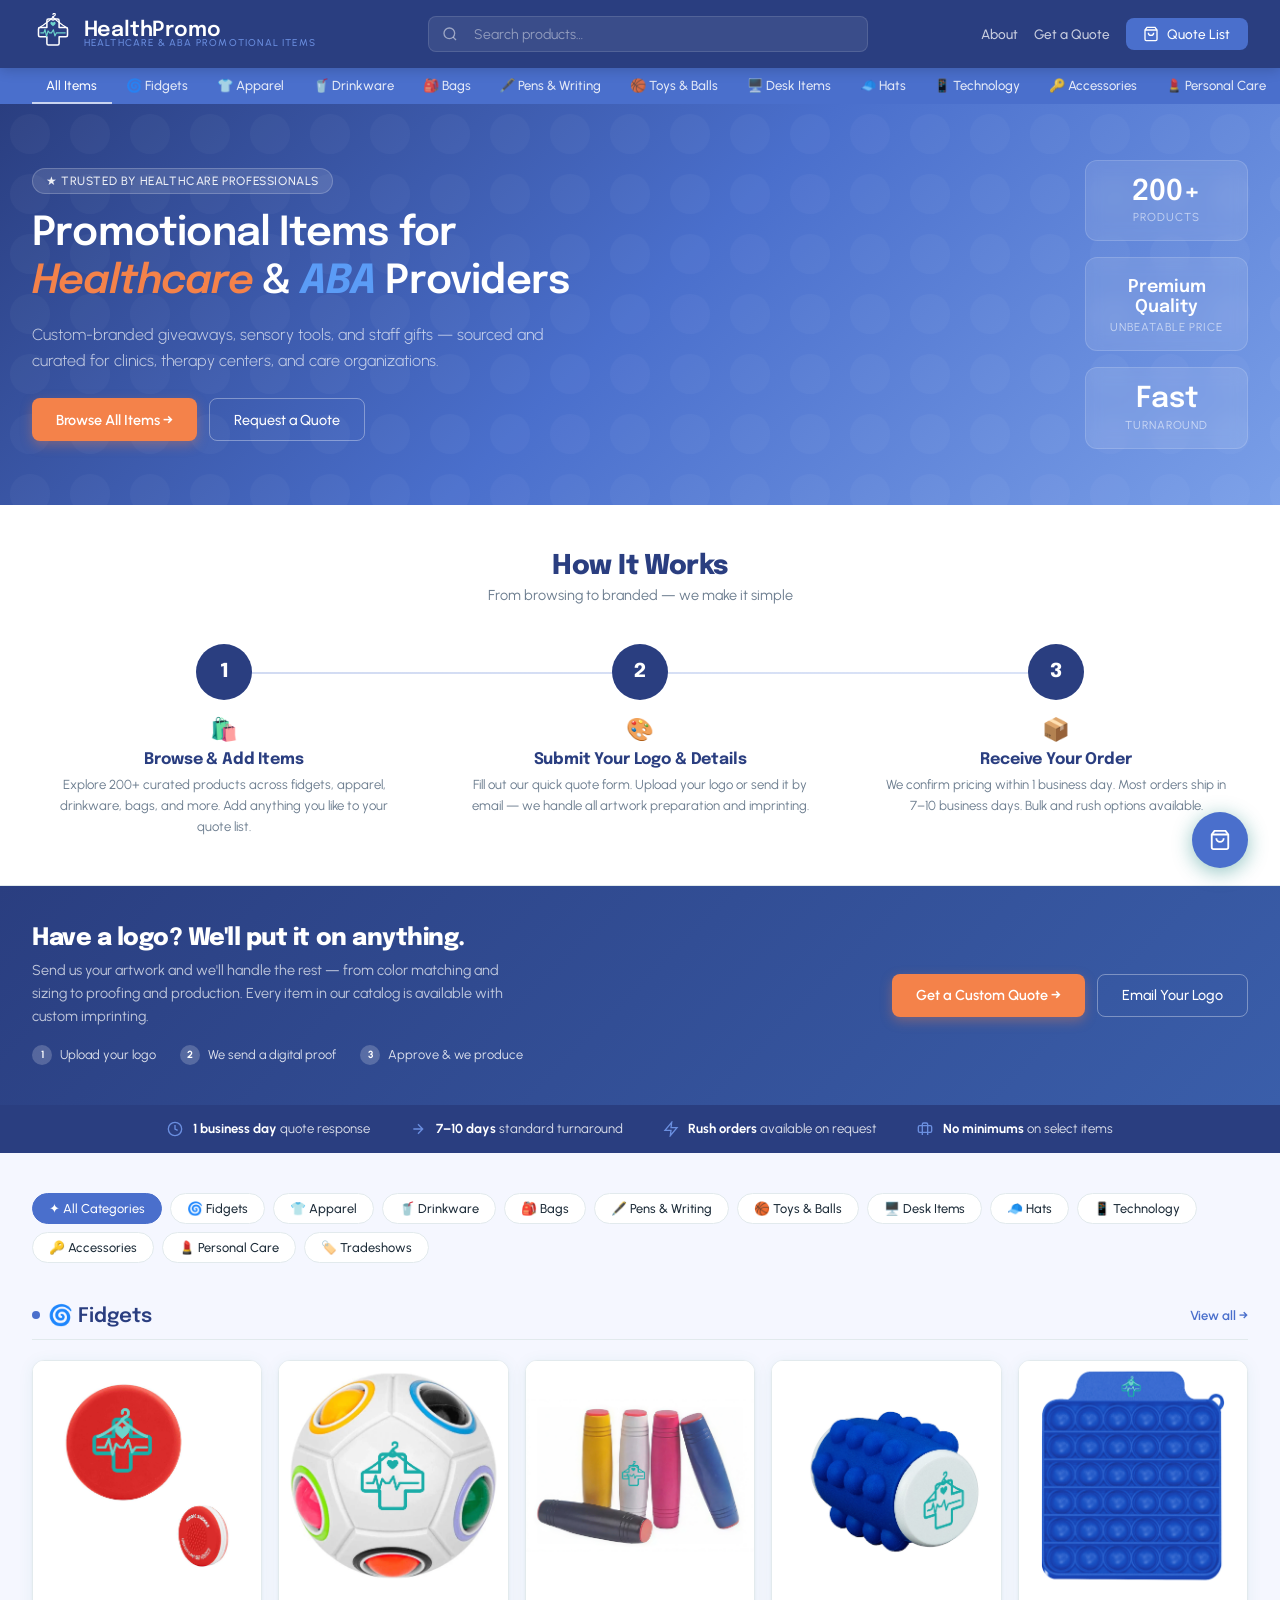
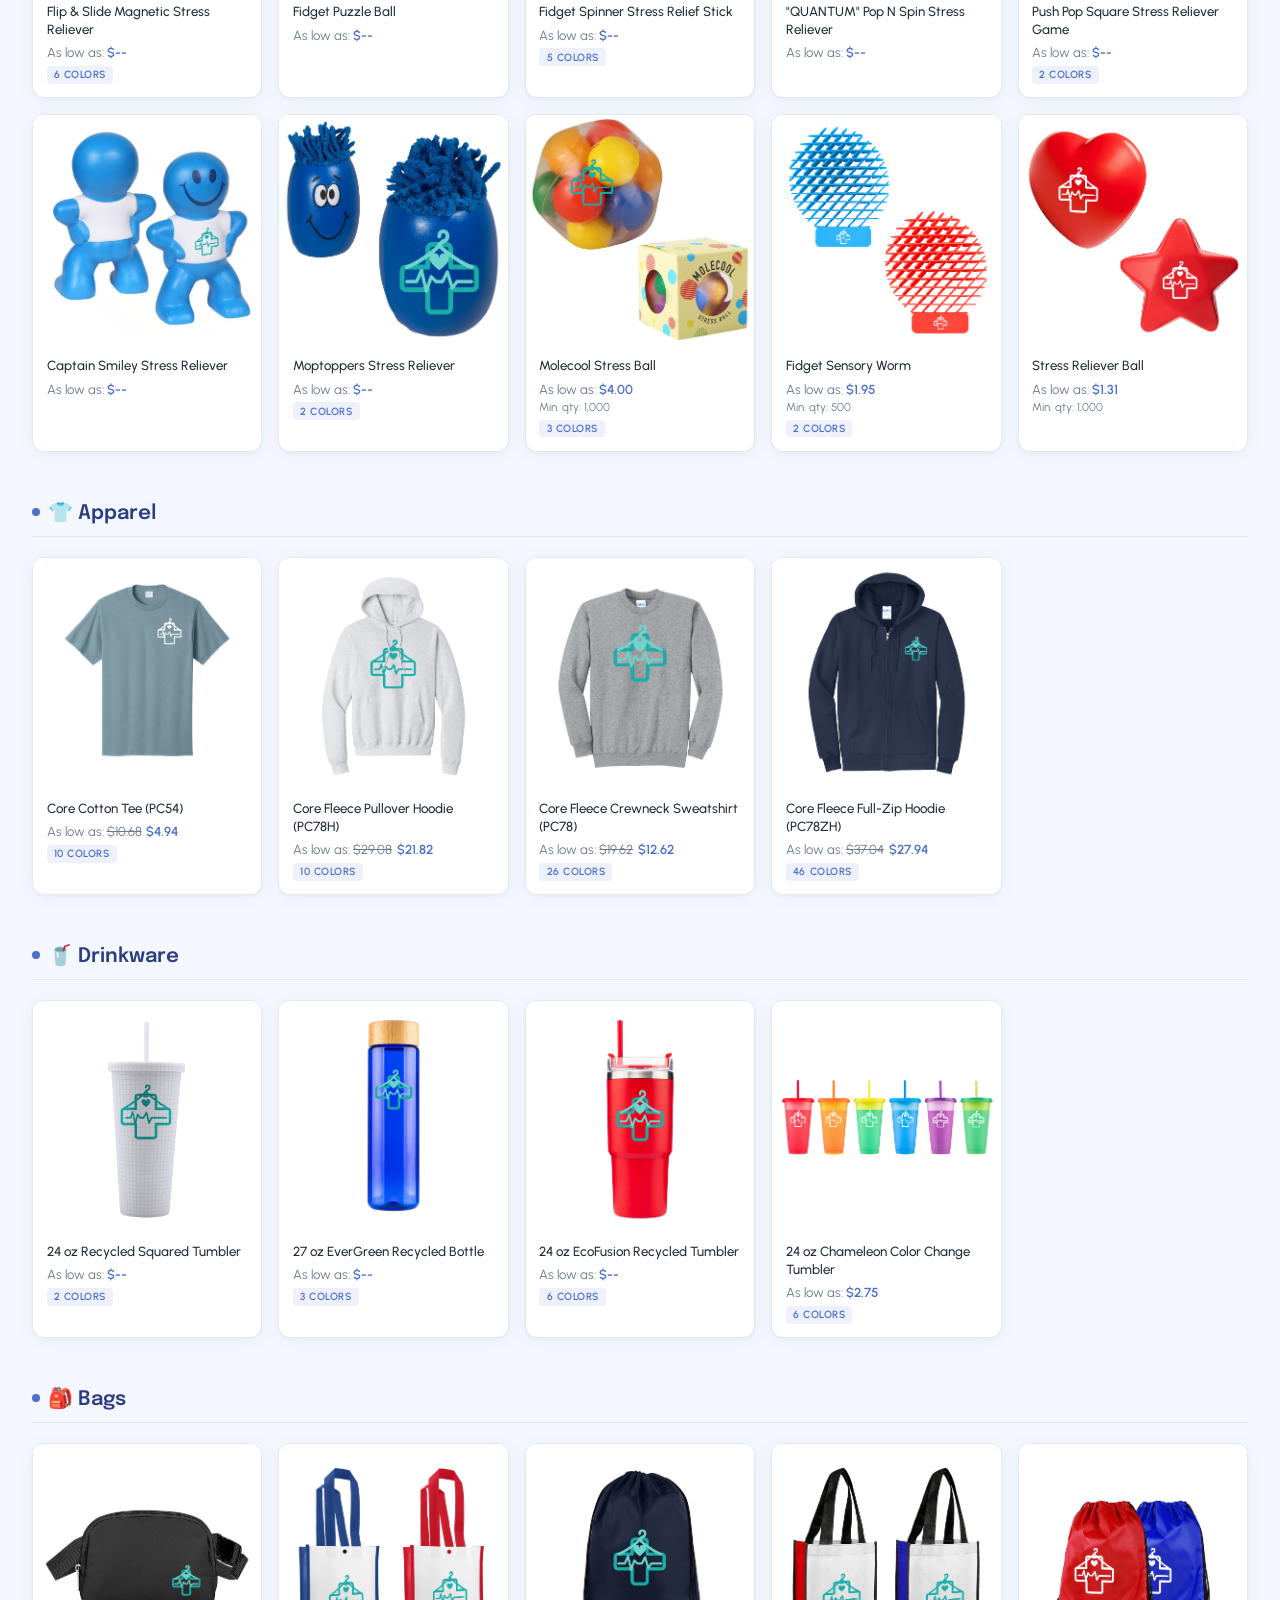
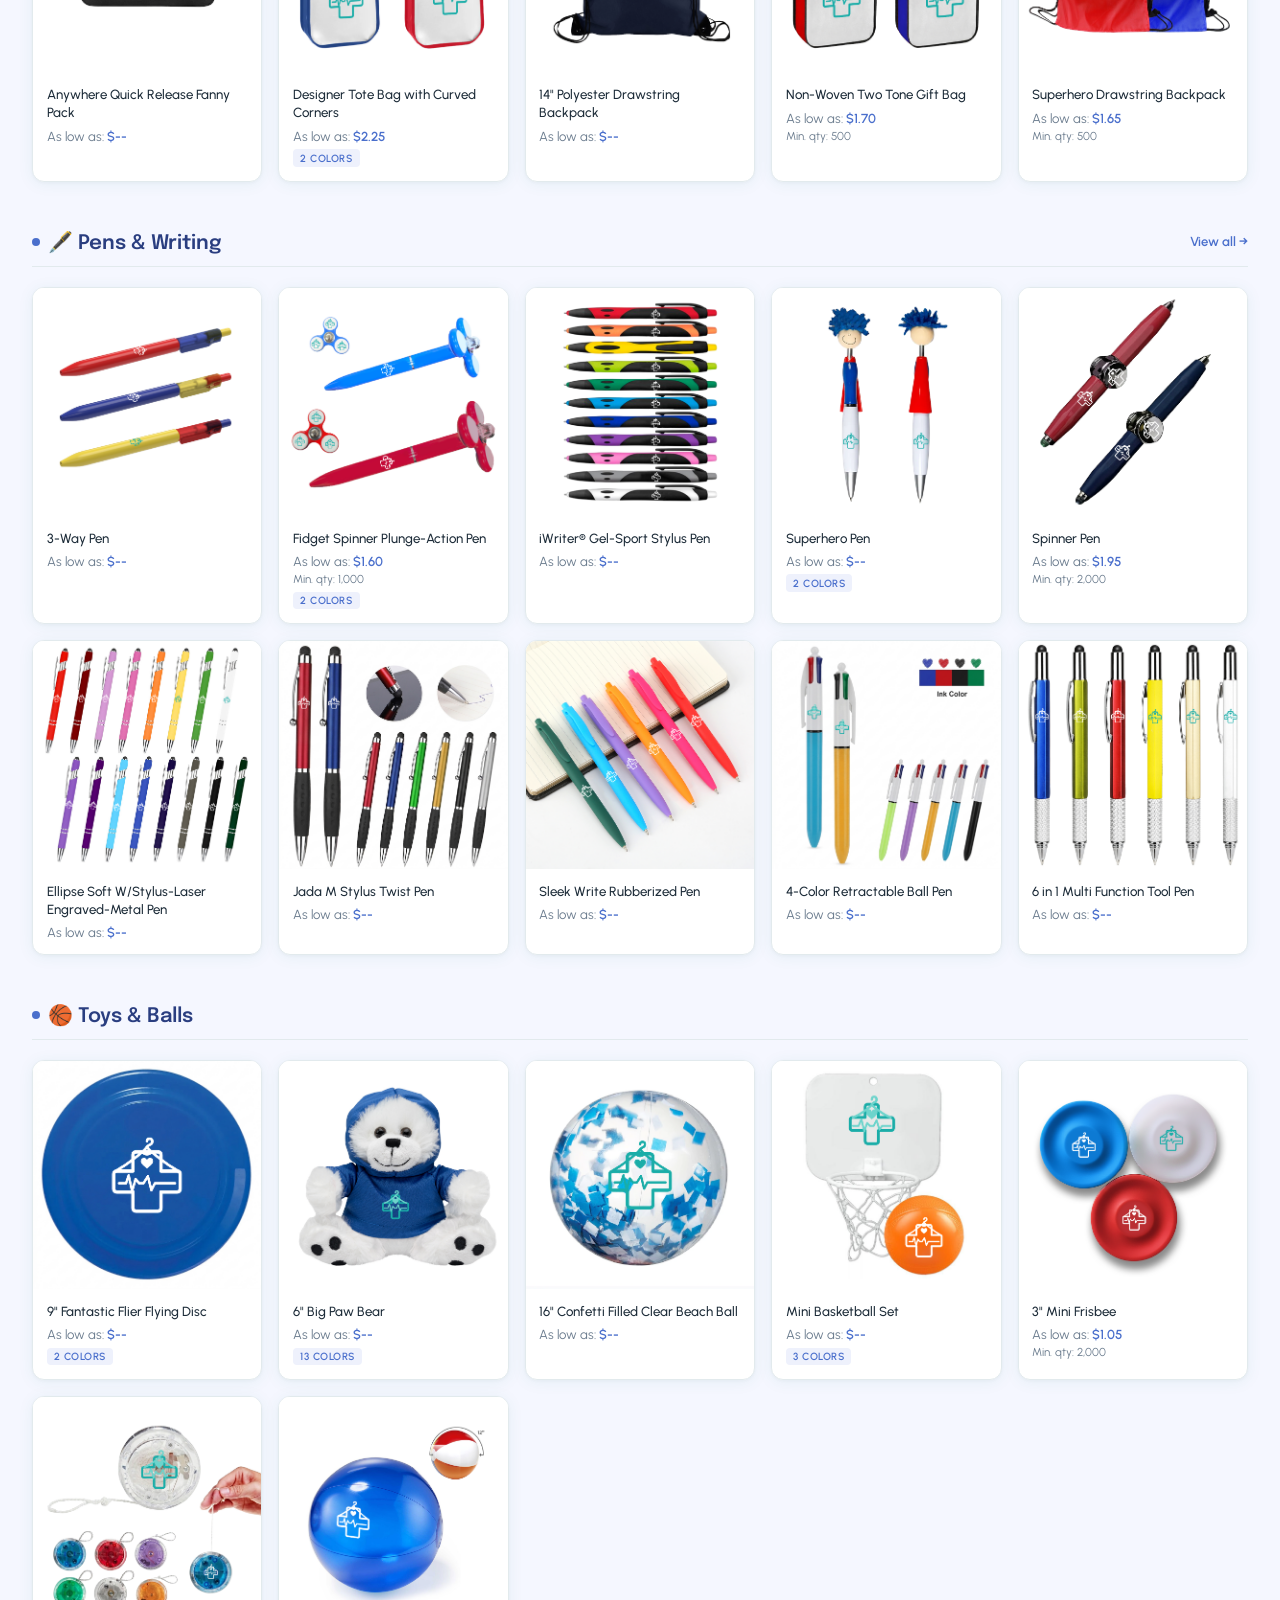
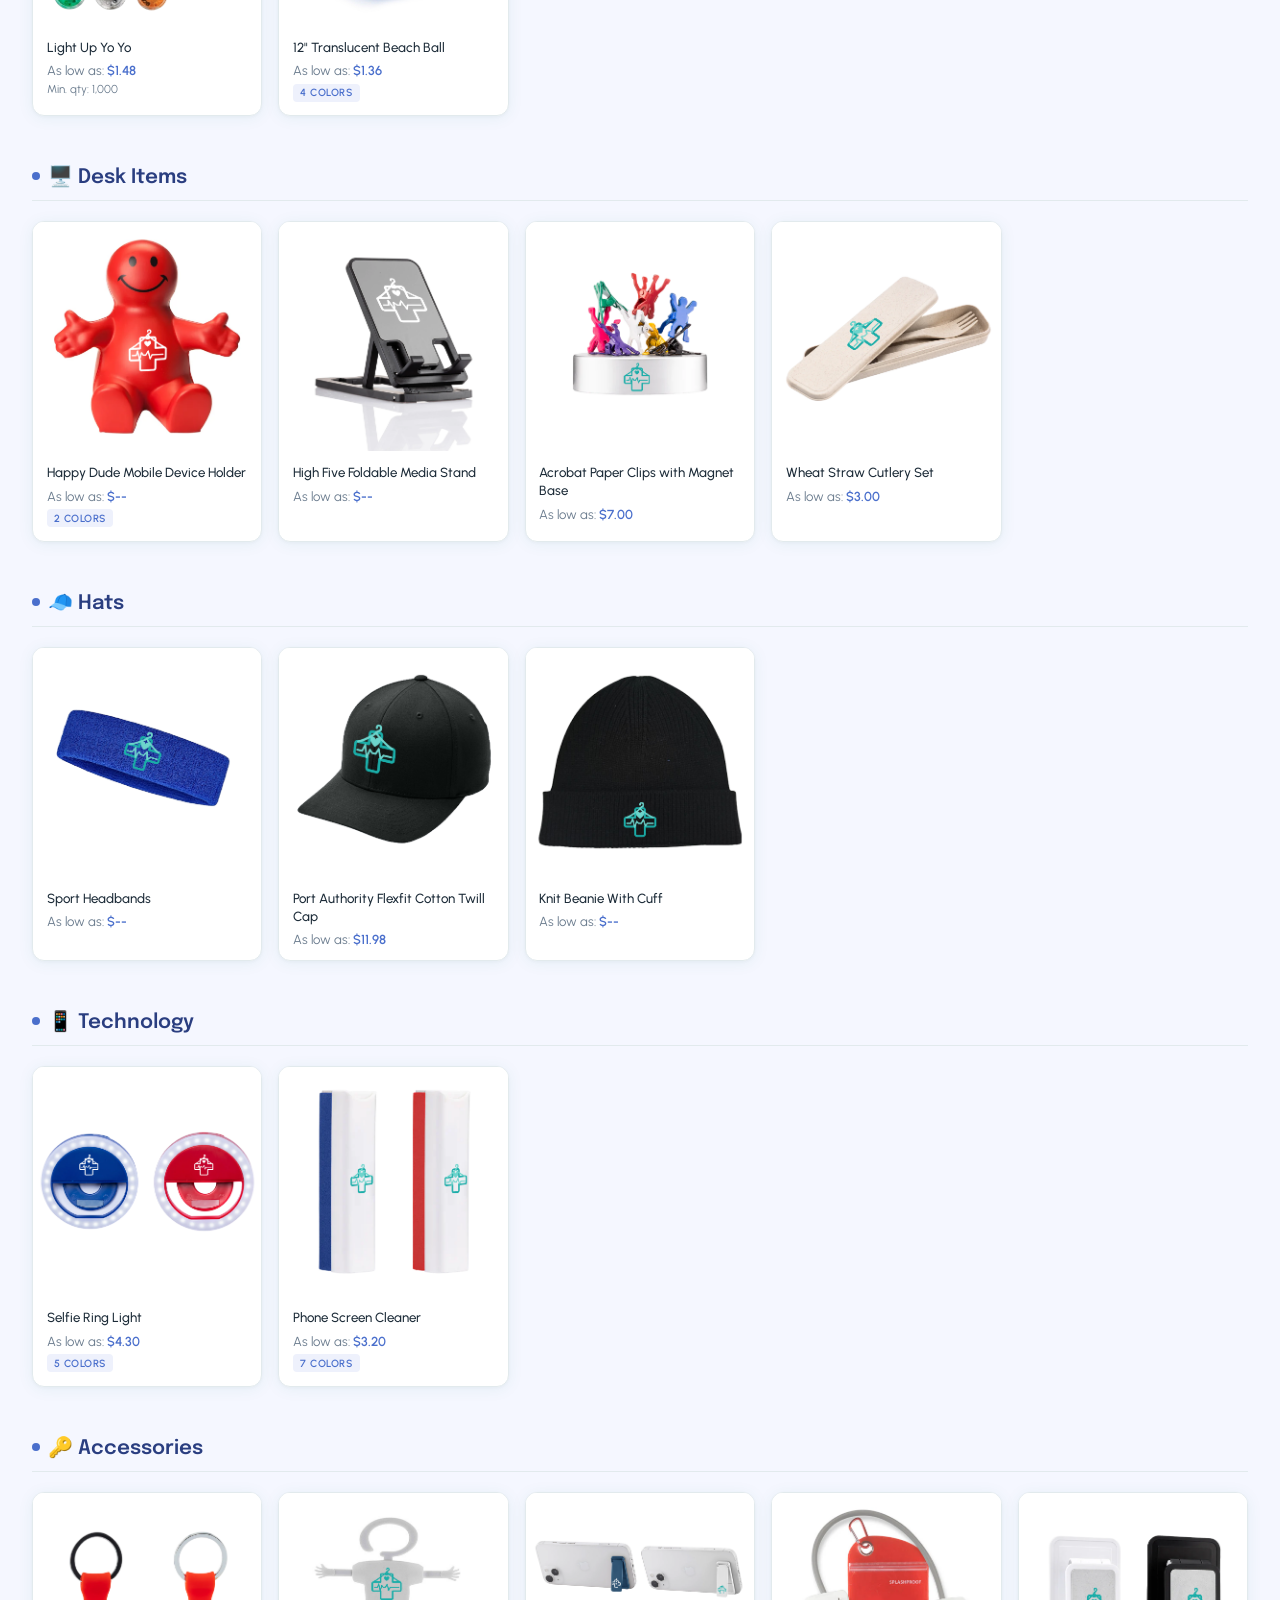
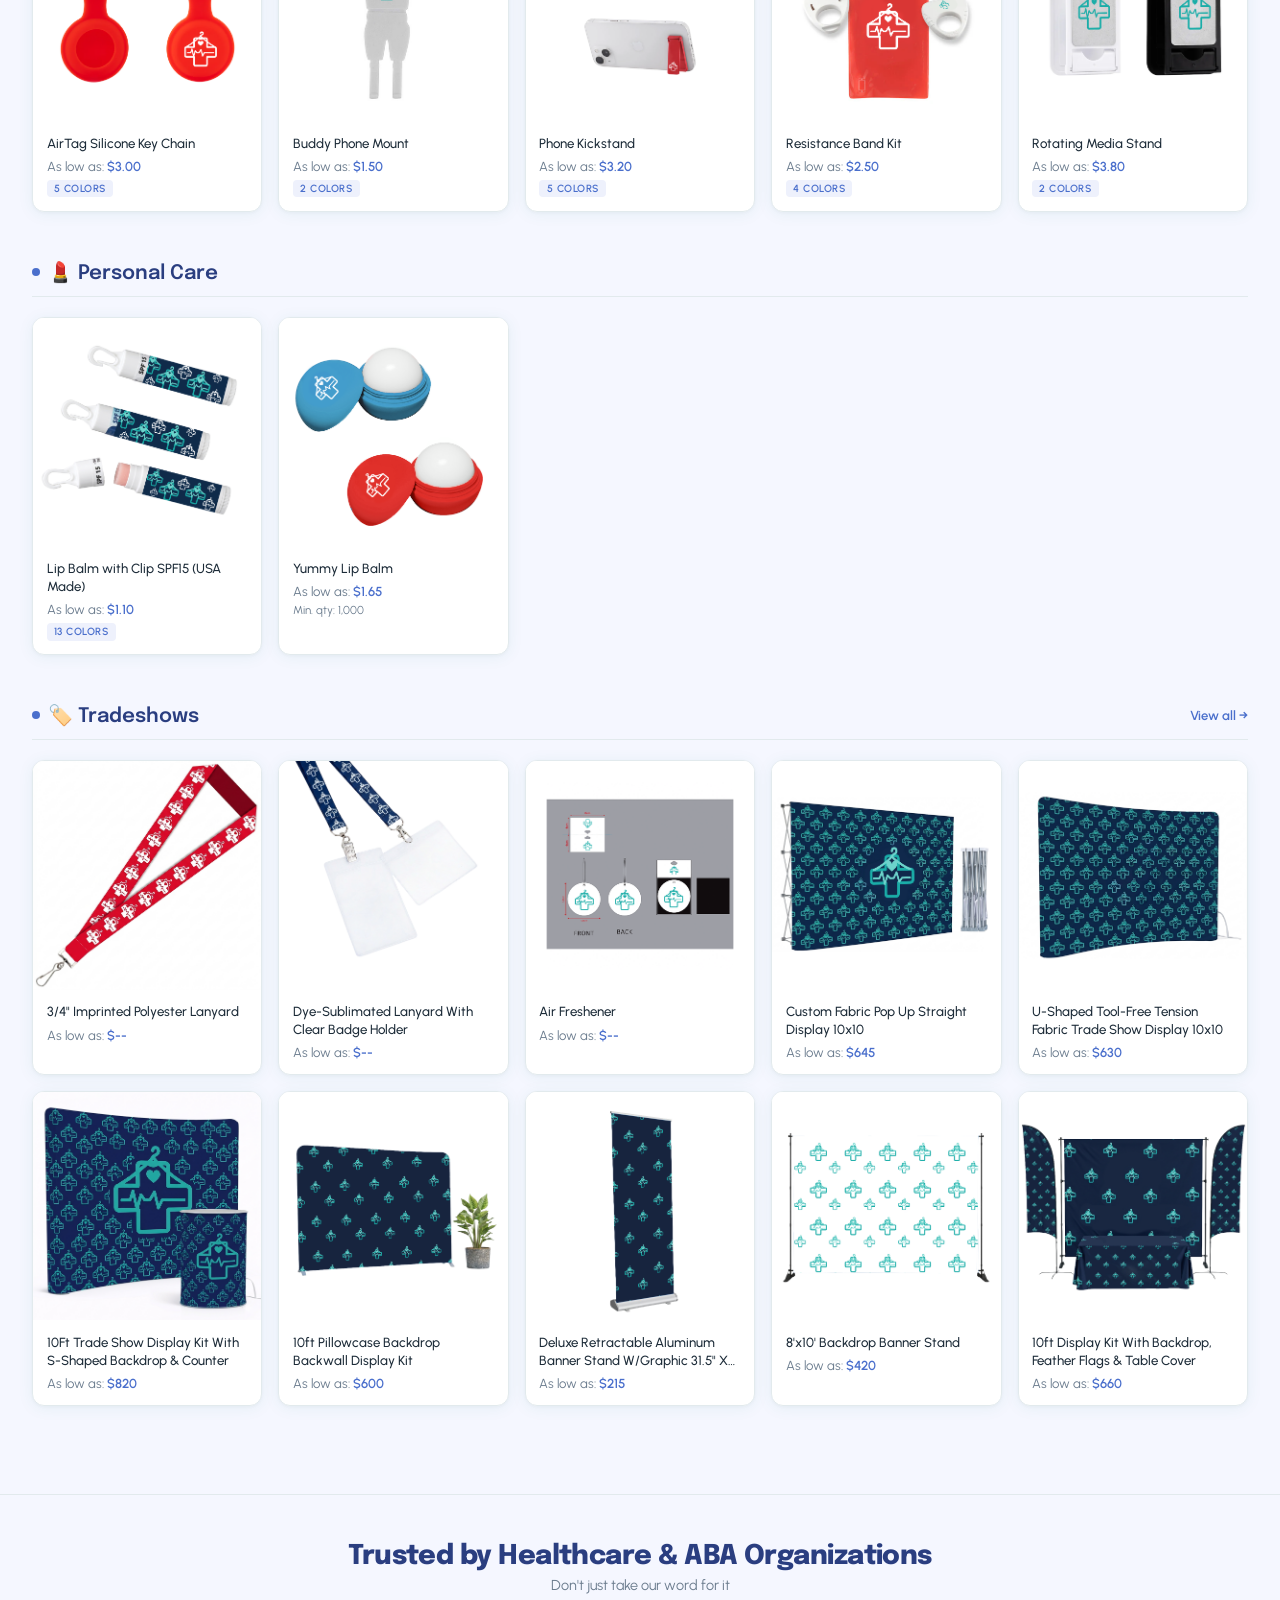
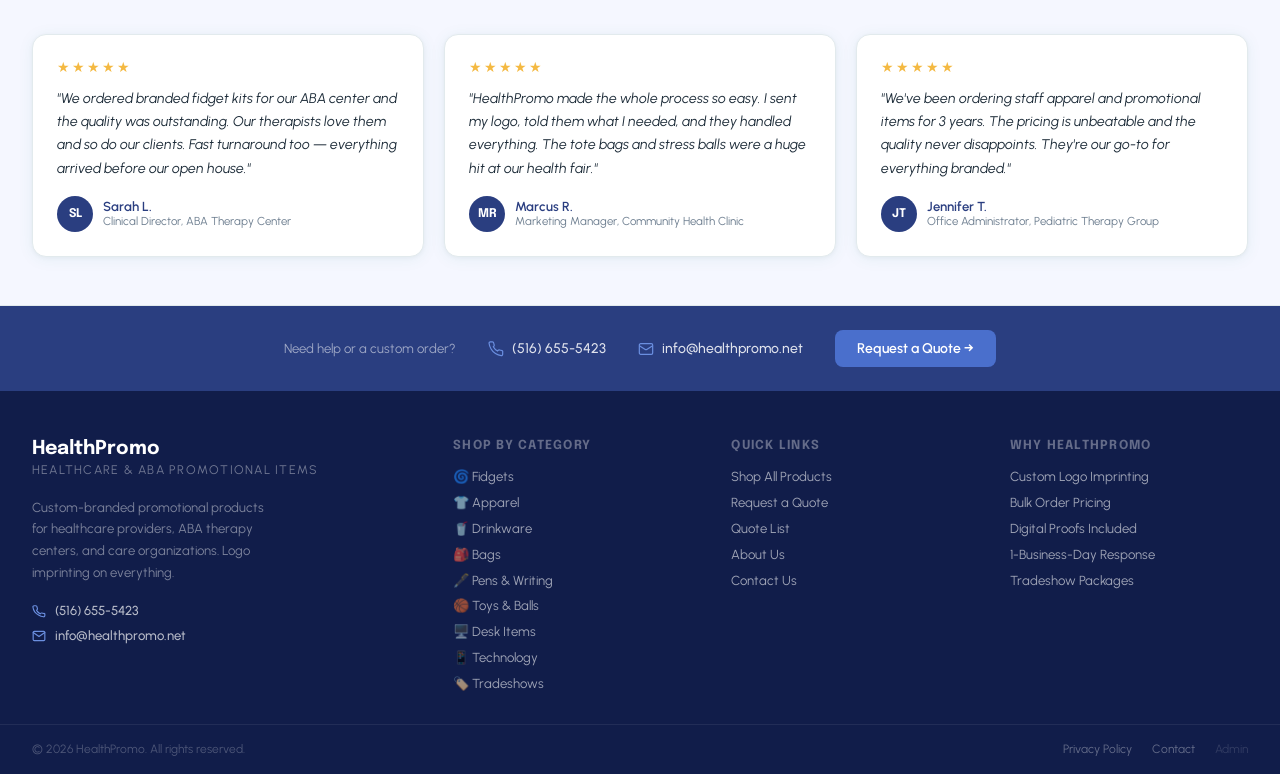
==== index.html @ 78dc8f55 "Add mobile hamburger menu and fix mobile header layout - Hamburger button with animated X/bars toggl" ====
<!DOCTYPE html>
<html lang="en">
<head>
<meta charset="UTF-8">
<meta name="viewport" content="width=device-width, initial-scale=1.0">
<title>HealthPromo — Healthcare & ABA Promotional Items</title>
<meta name="description" content="Custom-branded promotional items for healthcare providers, ABA therapy centers, and care organizations. Fidgets, apparel, drinkware, and more.">
<meta property="og:title" content="HealthPromo — Healthcare & ABA Promotional Items">
<meta property="og:description" content="Custom-branded giveaways, sensory tools, and staff gifts for clinics, therapy centers, and care organizations.">
<meta property="og:type" content="website">
<meta property="og:image" content="logo.svg">
<meta name="theme-color" content="#0a7c78">
<meta property="og:url" content="https://healthpromo.net/">
<link rel="canonical" href="https://healthpromo.net/">
<link rel="icon" type="image/svg+xml" href="favicon.svg">
<link rel="stylesheet" href="css/style.css">
<style>
  /* ── HERO ── */
  .hero {
    background: linear-gradient(135deg, #2a3e80 0%, #4a6fcc 50%, #7a9fe8 100%);
    padding: 3.5rem 2rem;
    position: relative;
    overflow: hidden;
  }
  .hero::before {
    content: '';
    position: absolute; inset: 0;
    background: url("data:image/svg+xml,%3Csvg width='60' height='60' viewBox='0 0 60 60' xmlns='http://www.w3.org/2000/svg'%3E%3Cg fill='%23ffffff' fill-opacity='0.03'%3E%3Ccircle cx='30' cy='30' r='20'/%3E%3C/g%3E%3C/svg%3E");
  }
  .hero-inner { max-width: 1280px; margin: 0 auto; position: relative; display: flex; align-items: center; justify-content: space-between; gap: 2rem; }
  .hero-text { max-width: 560px; }
  .hero-badge { display: inline-flex; align-items: center; gap: 0.4rem; background: rgba(255,255,255,0.12); border: 1px solid rgba(255,255,255,0.2); color: rgba(255,255,255,0.9); border-radius: 100px; padding: 0.3rem 0.8rem; font-size: 0.75rem; font-weight: 500; letter-spacing: 0.05em; text-transform: uppercase; margin-bottom: 1rem; }
  .hero h1 { font-family: 'Epilogue', sans-serif; letter-spacing: -0.02em; font-size: 2.5rem; font-weight: 600; color: white; line-height: 1.2; margin-bottom: 1rem; }
  .hero h1 em { font-style: italic; color: var(--accent); }
  .hero-aba { color: #5b9cf6; font-weight: 700; font-style: italic; }
  .hero p { color: rgba(255,255,255,0.72); font-size: 1rem; line-height: 1.65; margin-bottom: 1.5rem; font-weight: 300; }
  .hero-cta { display: flex; gap: 0.75rem; flex-wrap: wrap; }
  .hero-stats { display: flex; flex-direction: column; gap: 1rem; flex-shrink: 0; }
  .stat-card { background: rgba(255,255,255,0.1); border: 1px solid rgba(255,255,255,0.15); border-radius: 12px; padding: 1rem 1.5rem; text-align: center; backdrop-filter: blur(8px); min-width: 130px; }
  .stat-num { font-family: 'Epilogue', sans-serif; font-size: 1.8rem; color: white; font-weight: 600; }
  .stat-label { font-size: 0.72rem; color: rgba(255,255,255,0.6); text-transform: uppercase; letter-spacing: 0.08em; margin-top: 0.2rem; }

  /* ── MAIN ── */
  .main { max-width: 1280px; margin: 0 auto; padding: 2.5rem 2rem; }

  .quote-banner { background: linear-gradient(90deg, var(--teal-light), white); border: 1.5px solid rgba(10,124,120,0.15); border-radius: 14px; padding: 1.25rem 1.75rem; margin-bottom: 2.5rem; display: flex; align-items: center; gap: 1rem; }
  .quote-icon { width: 44px; height: 44px; background: var(--teal); border-radius: 10px; display: flex; align-items: center; justify-content: center; flex-shrink: 0; }
  .quote-icon svg { width: 22px; height: 22px; fill: white; }
  .quote-content h3 { font-size: 0.9rem; font-weight: 600; color: var(--navy); margin-bottom: 0.25rem; }
  .quote-content p { font-size: 0.8rem; color: var(--muted); line-height: 1.5; }
  .quote-content a { color: var(--teal); font-weight: 600; text-decoration: none; }

  .category-pills { display: flex; gap: 0.5rem; flex-wrap: wrap; margin-bottom: 2.5rem; }
  .pill { background: white; border: 1.5px solid var(--border); border-radius: 100px; padding: 0.45rem 1rem; font-size: 0.8rem; font-weight: 500; color: var(--text); cursor: pointer; transition: all 0.18s; text-decoration: none; display: flex; align-items: center; gap: 0.4rem; font-family: 'Urbanist', sans-serif; }
  .pill:hover { border-color: var(--teal); color: var(--teal); background: var(--teal-light); }
  .pill.active { background: var(--teal); color: white; border-color: var(--teal); }

  .section-header { display: flex; align-items: center; justify-content: space-between; margin-bottom: 1.25rem; padding-bottom: 0.75rem; border-bottom: 1.5px solid var(--border); }
  .section-title { font-family: 'Epilogue', sans-serif; font-size: 1.25rem; color: var(--navy); font-weight: 600; display: flex; align-items: center; gap: 0.5rem; }
  .section-title .dot { width: 8px; height: 8px; background: var(--teal); border-radius: 50%; display: inline-block; }
  .view-all { color: var(--teal); text-decoration: none; font-size: 0.82rem; font-weight: 600; display: flex; align-items: center; gap: 0.3rem; transition: gap 0.2s; }
  .view-all:hover { gap: 0.5rem; }

  .product-grid { display: grid; grid-template-columns: repeat(auto-fill, minmax(200px, 1fr)); gap: 1rem; margin-bottom: 3rem; }

  .product-card { background: white; border-radius: 12px; overflow: hidden; box-shadow: var(--card-shadow); transition: transform 0.22s ease, box-shadow 0.22s ease; cursor: pointer; position: relative; border: 1px solid var(--border); animation: fadeUp 0.4s ease both; }
  .product-card:hover { transform: translateY(-4px); box-shadow: var(--card-shadow-hover); }
  .product-card:nth-child(1){animation-delay:.05s} .product-card:nth-child(2){animation-delay:.1s} .product-card:nth-child(3){animation-delay:.15s} .product-card:nth-child(4){animation-delay:.2s} .product-card:nth-child(5){animation-delay:.25s} .product-card:nth-child(6){animation-delay:.3s}

  .product-img { width: 100%; aspect-ratio: 1; overflow: hidden; background: var(--sky); position: relative; }
  .product-img img { width: 100%; height: 100%; object-fit: contain; transition: transform 0.3s ease; background: white; }
  .product-card:hover .product-img img { transform: scale(1.06); }
  .product-img-placeholder { width: 100%; height: 100%; display: flex; align-items: center; justify-content: center; background: linear-gradient(135deg, var(--sky), var(--teal-light)); color: var(--teal); font-size: 2.5rem; }

  .product-info { padding: 0.85rem; }
  .product-name { font-size: 0.83rem; font-weight: 500; color: var(--text); line-height: 1.35; margin-bottom: 0.4rem; display: -webkit-box; -webkit-line-clamp: 2; -webkit-box-orient: vertical; overflow: hidden; }
  .product-price { font-size: 0.82rem; font-weight: 600; color: var(--teal); }
  .product-price .original { color: var(--muted); text-decoration: line-through; font-weight: 400; margin-right: 0.3rem; }
  .product-price .as-low-as { color: var(--muted); font-weight: 400; }
  .product-min { font-size: 0.72rem; color: var(--muted); margin-top: 0.2rem; }
  .tag { display: inline-block; font-size: 0.65rem; font-weight: 600; padding: 0.15rem 0.45rem; border-radius: 4px; letter-spacing: 0.05em; text-transform: uppercase; margin-top: 0.35rem; }
  .tag-colors { background: var(--teal-light); color: var(--teal); }

  .add-btn { position: absolute; top: 10px; right: 10px; width: 32px; height: 32px; border-radius: 8px; background: var(--teal); color: white; border: none; cursor: pointer; display: flex; align-items: center; justify-content: center; opacity: 0; transform: scale(0.8); transition: opacity 0.2s, transform 0.2s, background 0.2s; font-size: 1.1rem; line-height: 1; z-index: 10; }
  .product-card:hover .add-btn { opacity: 1; transform: scale(1); }
  .add-btn:hover { background: var(--teal-mid); }

  .preview-btn { position: absolute; top: 10px; left: 10px; border-radius: 8px; background: var(--navy); color: white; border: none; cursor: pointer; display: flex; align-items: center; gap: 0.3rem; opacity: 0; transform: scale(0.8); transition: opacity 0.2s, transform 0.2s, background 0.2s; font-size: 0.65rem; font-weight: 600; padding: 0 0.5rem; height: 32px; white-space: nowrap; font-family: 'Urbanist', sans-serif; z-index: 10; }
  .product-card:hover .preview-btn { opacity: 1; transform: scale(1); }
  .preview-btn:hover { background: #1a3060; }
  .preview-btn svg { width: 12px; height: 12px; fill: none; stroke: currentColor; stroke-width: 2; flex-shrink: 0; }
  .proof-btn { background: var(--accent) !important; text-decoration: none; }
  .proof-btn:hover { background: #d96b35 !important; }

  /* ── LOGO PREVIEW MODAL ── */
  .lp-overlay { display: none; position: fixed; inset: 0; background: rgba(0,0,0,0.7); z-index: 2000; align-items: center; justify-content: center; padding: 1rem; }
  .lp-overlay.open { display: flex; }
  .lp-modal { background: white; border-radius: 18px; width: 100%; max-width: 680px; max-height: 92vh; overflow-y: auto; box-shadow: 0 24px 60px rgba(0,0,0,0.3); display: flex; flex-direction: column; }
  .lp-header { padding: 1.25rem 1.5rem; border-bottom: 1px solid var(--border); display: flex; align-items: center; justify-content: space-between; flex-shrink: 0; }
  .lp-header h3 { font-family: 'Epilogue', sans-serif; font-size: 1.05rem; font-weight: 800; color: var(--navy); letter-spacing: -0.01em; }
  .lp-close { background: none; border: none; font-size: 1.4rem; cursor: pointer; color: var(--muted); line-height: 1; padding: 0; transition: color 0.2s; }
  .lp-close:hover { color: var(--text); }
  .lp-body { padding: 1.25rem 1.5rem; flex: 1; }
  .lp-canvas-wrap { position: relative; width: 100%; background: #f0f4f8; border-radius: 12px; overflow: hidden; margin-bottom: 1.25rem; display: flex; align-items: center; justify-content: center; min-height: 280px; }
  .lp-canvas-wrap canvas { max-width: 100%; max-height: 400px; display: block; cursor: move; border-radius: 10px; }
  .lp-hint { text-align: center; font-size: 0.75rem; color: var(--muted); margin-top: 0.4rem; margin-bottom: 1rem; }
  .lp-controls { display: grid; grid-template-columns: 1fr 1fr; gap: 0.75rem; margin-bottom: 1.25rem; }
  .lp-upload-area { grid-column: 1/-1; border: 2px dashed var(--border); border-radius: 10px; padding: 1rem; text-align: center; cursor: pointer; transition: all 0.2s; background: var(--warm); }
  .lp-upload-area:hover { border-color: var(--teal); background: var(--teal-light); }
  .lp-upload-area.has-logo { border-color: var(--teal); background: var(--teal-light); }
  .lp-upload-area input { display: none; }
  .lp-upload-label { font-size: 0.82rem; color: var(--muted); cursor: pointer; }
  .lp-upload-label strong { color: var(--teal); }
  .lp-slider-group { display: flex; flex-direction: column; gap: 0.4rem; }
  .lp-slider-label { font-size: 0.75rem; font-weight: 600; color: var(--text); }
  .lp-slider-label span { color: var(--muted); font-weight: 400; }
  .lp-slider { width: 100%; }
  .lp-footer { padding: 1rem 1.5rem; border-top: 1px solid var(--border); display: flex; gap: 0.75rem; flex-shrink: 0; }
  .lp-dl-btn { background: var(--navy); color: white; border: none; border-radius: 8px; padding: 0.65rem 1.2rem; font-family: 'Urbanist', sans-serif; font-size: 0.85rem; font-weight: 600; cursor: pointer; flex: 1; transition: background 0.2s; display: flex; align-items: center; justify-content: center; gap: 0.4rem; }
  .lp-dl-btn:hover { background: #1a3060; }
  .lp-quote-btn { background: var(--teal); color: white; border: none; border-radius: 8px; padding: 0.65rem 1.2rem; font-family: 'Urbanist', sans-serif; font-size: 0.85rem; font-weight: 600; cursor: pointer; flex: 1; transition: background 0.2s; display: flex; align-items: center; justify-content: center; gap: 0.4rem; }
  .lp-quote-btn:hover { background: var(--teal-mid); }
  .lp-no-img { text-align: center; padding: 3rem 1rem; color: var(--muted); font-size: 0.9rem; }

  @keyframes fadeUp { from{opacity:0;transform:translateY(16px)} to{opacity:1;transform:translateY(0)} }
  @media(max-width:768px){.hero h1{font-size:1.8rem}.hero-stats{display:none}.product-grid{grid-template-columns:repeat(2,1fr)}}
  @media(max-width:480px){.product-grid{grid-template-columns:repeat(2,1fr);gap:.65rem}.main{padding:1.5rem 1rem}}

  /* ── HOW IT WORKS ── */
  .how-it-works { background: white; padding: 3rem 2rem; border-bottom: 1.5px solid var(--border); }
  .how-inner { max-width: 1280px; margin: 0 auto; }
  .section-heading { text-align: center; margin-bottom: 2.5rem; }
  .section-heading h2 { font-family: 'Epilogue', sans-serif; font-size: 1.7rem; font-weight: 800; color: var(--navy); letter-spacing: -0.02em; margin-bottom: 0.4rem; }
  .section-heading p { font-size: 0.9rem; color: var(--muted); }
  .steps-grid { display: grid; grid-template-columns: repeat(3, 1fr); gap: 2rem; position: relative; }
  .steps-grid::before { content: ''; position: absolute; top: 28px; left: calc(16.66% + 1rem); right: calc(16.66% + 1rem); height: 2px; background: linear-gradient(90deg, var(--teal), var(--teal-mid)); opacity: 0.25; }
  .step { text-align: center; padding: 0 1rem; }
  .step-num { width: 56px; height: 56px; border-radius: 50%; background: var(--navy); color: white; font-family: 'Epilogue', sans-serif; font-size: 1.2rem; font-weight: 800; display: flex; align-items: center; justify-content: center; margin: 0 auto 1rem; position: relative; z-index: 1; }
  .step-icon { font-size: 1.4rem; margin-bottom: 0.5rem; }
  .step h3 { font-family: 'Epilogue', sans-serif; font-size: 1rem; font-weight: 700; color: var(--navy); margin-bottom: 0.4rem; letter-spacing: -0.01em; }
  .step p { font-size: 0.82rem; color: var(--muted); line-height: 1.6; }

  /* ── LOGO UPLOAD CTA ── */
  .logo-cta { background: linear-gradient(135deg, var(--navy) 0%, #3a5eaa 100%); padding: 2.5rem 2rem; }
  .logo-cta-inner { max-width: 1280px; margin: 0 auto; display: flex; align-items: center; justify-content: space-between; gap: 2rem; flex-wrap: wrap; }
  .logo-cta-text h2 { font-family: 'Epilogue', sans-serif; font-size: 1.5rem; font-weight: 800; color: white; letter-spacing: -0.02em; margin-bottom: 0.5rem; }
  .logo-cta-text p { color: rgba(255,255,255,0.7); font-size: 0.9rem; line-height: 1.6; max-width: 480px; }
  .logo-cta-actions { display: flex; gap: 0.75rem; flex-wrap: wrap; flex-shrink: 0; }
  .logo-steps { display: flex; gap: 1.5rem; margin-top: 1rem; flex-wrap: wrap; }
  .logo-step { display: flex; align-items: center; gap: 0.5rem; color: rgba(255,255,255,0.85); font-size: 0.8rem; }
  .logo-step-dot { width: 20px; height: 20px; border-radius: 50%; background: rgba(255,255,255,0.2); color: white; font-size: 0.65rem; font-weight: 700; display: flex; align-items: center; justify-content: center; flex-shrink: 0; }

  /* ── TESTIMONIALS ── */
  .testimonials { background: var(--warm); padding: 3rem 2rem; border-top: 1.5px solid var(--border); border-bottom: 1.5px solid var(--border); }
  .testimonials-inner { max-width: 1280px; margin: 0 auto; }
  .testimonials-grid { display: grid; grid-template-columns: repeat(3, 1fr); gap: 1.25rem; }
  .testimonial-card { background: white; border-radius: 14px; padding: 1.5rem; box-shadow: var(--card-shadow); border: 1px solid var(--border); }
  .stars { color: #f4b942; font-size: 0.85rem; margin-bottom: 0.75rem; letter-spacing: 2px; }
  .testimonial-text { font-size: 0.875rem; color: var(--text); line-height: 1.65; margin-bottom: 1rem; font-style: italic; }
  .testimonial-author { display: flex; align-items: center; gap: 0.65rem; }
  .author-avatar { width: 36px; height: 36px; border-radius: 50%; background: var(--navy); color: white; font-family: 'Epilogue', sans-serif; font-size: 0.75rem; font-weight: 700; display: flex; align-items: center; justify-content: center; flex-shrink: 0; }
  .author-name { font-size: 0.82rem; font-weight: 600; color: var(--navy); }
  .author-role { font-size: 0.72rem; color: var(--muted); }

  /* ── FEATURED COLLECTIONS ── */
  .collections { background: white; padding: 3rem 2rem; border-bottom: 1.5px solid var(--border); }
  .collections-inner { max-width: 1280px; margin: 0 auto; }
  .collections-grid { display: grid; grid-template-columns: repeat(3, 1fr); gap: 1.25rem; }
  .collection-card { border-radius: 14px; overflow: hidden; position: relative; cursor: pointer; transition: transform 0.22s, box-shadow 0.22s; border: 1px solid var(--border); box-shadow: var(--card-shadow); }
  .collection-card:hover { transform: translateY(-4px); box-shadow: var(--card-shadow-hover); }
  .collection-bg { padding: 2rem 1.5rem 1.5rem; position: relative; }
  .collection-emoji { font-size: 2.5rem; margin-bottom: 0.75rem; display: block; }
  .collection-name { font-family: 'Epilogue', sans-serif; font-size: 1.05rem; font-weight: 800; color: white; margin-bottom: 0.35rem; letter-spacing: -0.01em; }
  .collection-desc { font-size: 0.78rem; color: rgba(255,255,255,0.8); line-height: 1.5; margin-bottom: 1rem; }
  .collection-link { font-size: 0.78rem; font-weight: 600; color: white; background: rgba(255,255,255,0.2); border-radius: 6px; padding: 0.35rem 0.75rem; display: inline-block; transition: background 0.2s; }
  .collection-card:hover .collection-link { background: rgba(255,255,255,0.3); }

  /* ── TURNAROUND BAR ── */
  .turnaround-bar { background: var(--navy); padding: 1rem 2rem; }
  .turnaround-inner { max-width: 1280px; margin: 0 auto; display: flex; align-items: center; justify-content: center; gap: 2.5rem; flex-wrap: wrap; }
  .turnaround-item { display: flex; align-items: center; gap: 0.6rem; color: rgba(255,255,255,0.85); font-size: 0.82rem; }
  .turnaround-item svg { width: 16px; height: 16px; stroke: var(--teal-mid); fill: none; flex-shrink: 0; }
  .turnaround-item strong { color: white; }

  @media(max-width:768px){
    .steps-grid{grid-template-columns:1fr;gap:1.5rem}.steps-grid::before{display:none}
    .testimonials-grid{grid-template-columns:1fr}
    .collections-grid{grid-template-columns:1fr}
    .logo-cta-inner{flex-direction:column}
    .turnaround-inner{gap:1rem}
  }

  /* ── FLOATING QUOTE BUTTON ── */
  .fab-quote {
    position: fixed;
    bottom: 2rem;
    right: 2rem;
    z-index: 500;
    width: 56px;
    height: 56px;
    border-radius: 50%;
    background: var(--teal);
    color: white;
    text-decoration: none;
    display: flex;
    align-items: center;
    justify-content: center;
    box-shadow: 0 4px 20px rgba(10,124,120,0.45);
    transition: transform 0.2s ease, box-shadow 0.2s ease, background 0.2s;
    flex-shrink: 0;
  }
  .fab-quote:hover {
    background: var(--teal-mid);
    transform: translateY(-3px);
    box-shadow: 0 8px 28px rgba(10,124,120,0.5);
  }
  .fab-quote .fab-icon {
    width: 22px; height: 22px;
    stroke: white;
    fill: none;
    flex-shrink: 0;
  }
  .fab-badge {
    position: absolute;
    top: -4px;
    right: -4px;
    background: var(--accent);
    color: white;
    border-radius: 50%;
    width: 20px; height: 20px;
    font-size: 0.68rem;
    font-weight: 700;
    display: none;
    align-items: center;
    justify-content: center;
    border: 2px solid #2a3e80;
  }
  .fab-quote { position: fixed; }

  @keyframes fabPop { 0%{transform:scale(1)} 40%{transform:scale(1.2)} 100%{transform:scale(1)} }
  .fab-quote.pop { animation: fabPop 0.32s ease; }
</style>
</head>
<body>
<div id="siteHeader"></div>

<section class="hero">
  <div class="hero-inner">
    <div class="hero-text">
      <div class="hero-badge">★ Trusted by Healthcare Professionals</div>
      <h1>Promotional Items for <em>Healthcare</em> &amp; <span class="hero-aba">ABA</span> Providers</h1>
      <p>Custom-branded giveaways, sensory tools, and staff gifts — sourced and curated for clinics, therapy centers, and care organizations.</p>
      <div class="hero-cta">
        <a href="#products" class="btn-primary">Browse All Items →</a>
        <a href="quote.html" class="btn-outline">Request a Quote</a>
      </div>
    </div>
    <div class="hero-stats">
      <div class="stat-card"><div class="stat-num">200+</div><div class="stat-label">Products</div></div>
      <div class="stat-card"><div class="stat-num" style="font-size:1.1rem;line-height:1.15;padding-top:0.15rem">Premium<br>Quality</div><div class="stat-label">Unbeatable Price</div></div>
      <div class="stat-card"><div class="stat-num">Fast</div><div class="stat-label">Turnaround</div></div>
    </div>
  </div>
</section>

<!-- HOW IT WORKS -->
<section class="how-it-works">
  <div class="how-inner">
    <div class="section-heading">
      <h2>How It Works</h2>
      <p>From browsing to branded — we make it simple</p>
    </div>
    <div class="steps-grid">
      <div class="step">
        <div class="step-num">1</div>
        <div class="step-icon">🛍️</div>
        <h3>Browse & Add Items</h3>
        <p>Explore 200+ curated products across fidgets, apparel, drinkware, bags, and more. Add anything you like to your quote list.</p>
      </div>
      <div class="step">
        <div class="step-num">2</div>
        <div class="step-icon">🎨</div>
        <h3>Submit Your Logo & Details</h3>
        <p>Fill out our quick quote form. Upload your logo or send it by email — we handle all artwork preparation and imprinting.</p>
      </div>
      <div class="step">
        <div class="step-num">3</div>
        <div class="step-icon">📦</div>
        <h3>Receive Your Order</h3>
        <p>We confirm pricing within 1 business day. Most orders ship in 7–10 business days. Bulk and rush options available.</p>
      </div>
    </div>
  </div>
</section>

<!-- LOGO UPLOAD CTA -->
<section class="logo-cta">
  <div class="logo-cta-inner">
    <div class="logo-cta-text">
      <h2>Have a logo? We'll put it on anything.</h2>
      <p>Send us your artwork and we'll handle the rest — from color matching and sizing to proofing and production. Every item in our catalog is available with custom imprinting.</p>
      <div class="logo-steps">
        <div class="logo-step"><div class="logo-step-dot">1</div> Upload your logo</div>
        <div class="logo-step"><div class="logo-step-dot">2</div> We send a digital proof</div>
        <div class="logo-step"><div class="logo-step-dot">3</div> Approve &amp; we produce</div>
      </div>
    </div>
    <div class="logo-cta-actions">
      <a href="quote.html" class="btn-primary">Get a Custom Quote →</a>
      <a href="mailto:contact@healthpromo.com" class="btn-outline">Email Your Logo</a>
    </div>
  </div>
</section>

<!-- TURNAROUND BAR -->
<div class="turnaround-bar">
  <div class="turnaround-inner">
    <div class="turnaround-item">
      <svg viewBox="0 0 24 24" stroke-width="2"><circle cx="12" cy="12" r="10"/><path d="M12 6v6l4 2"/></svg>
      <span><strong>1 business day</strong> quote response</span>
    </div>
    <div class="turnaround-item">
      <svg viewBox="0 0 24 24" stroke-width="2"><path d="M5 12h14M12 5l7 7-7 7"/></svg>
      <span><strong>7–10 days</strong> standard turnaround</span>
    </div>
    <div class="turnaround-item">
      <svg viewBox="0 0 24 24" stroke-width="2"><path d="M13 2L3 14h9l-1 8 10-12h-9l1-8z"/></svg>
      <span><strong>Rush orders</strong> available on request</span>
    </div>
    <div class="turnaround-item">
      <svg viewBox="0 0 24 24" stroke-width="2"><path d="M20 7H4a2 2 0 0 0-2 2v6a2 2 0 0 0 2 2h16a2 2 0 0 0 2-2V9a2 2 0 0 0-2-2z"/><path d="M16 21V5a2 2 0 0 0-2-2h-4a2 2 0 0 0-2 2v16"/></svg>
      <span><strong>No minimums</strong> on select items</span>
    </div>
  </div>
</div>



<main class="main" id="products">

  <div class="category-pills" id="categoryPills"></div>
  <div id="productSections"></div>
</main>

<!-- TESTIMONIALS -->
<section class="testimonials">
  <div class="testimonials-inner">
    <div class="section-heading">
      <h2>Trusted by Healthcare & ABA Organizations</h2>
      <p>Don't just take our word for it</p>
    </div>
    <div class="testimonials-grid">
      <div class="testimonial-card">
        <div class="stars">★★★★★</div>
        <div class="testimonial-text">"We ordered branded fidget kits for our ABA center and the quality was outstanding. Our therapists love them and so do our clients. Fast turnaround too — everything arrived before our open house."</div>
        <div class="testimonial-author">
          <div class="author-avatar">SL</div>
          <div>
            <div class="author-name">Sarah L.</div>
            <div class="author-role">Clinical Director, ABA Therapy Center</div>
          </div>
        </div>
      </div>
      <div class="testimonial-card">
        <div class="stars">★★★★★</div>
        <div class="testimonial-text">"HealthPromo made the whole process so easy. I sent my logo, told them what I needed, and they handled everything. The tote bags and stress balls were a huge hit at our health fair."</div>
        <div class="testimonial-author">
          <div class="author-avatar">MR</div>
          <div>
            <div class="author-name">Marcus R.</div>
            <div class="author-role">Marketing Manager, Community Health Clinic</div>
          </div>
        </div>
      </div>
      <div class="testimonial-card">
        <div class="stars">★★★★★</div>
        <div class="testimonial-text">"We've been ordering staff apparel and promotional items for 3 years. The pricing is unbeatable and the quality never disappoints. They're our go-to for everything branded."</div>
        <div class="testimonial-author">
          <div class="author-avatar">JT</div>
          <div>
            <div class="author-name">Jennifer T.</div>
            <div class="author-role">Office Administrator, Pediatric Therapy Group</div>
          </div>
        </div>
      </div>
    </div>
  </div>
</section>

<div id="contactStrip"></div>
<div id="siteFooter"></div>

<!-- LOGO PREVIEW MODAL -->
<div class="lp-overlay" id="lpOverlay">
  <div class="lp-modal">
    <div class="lp-header">
      <h3 id="lpTitle">Preview Your Logo</h3>
      <button class="lp-close" onclick="closeLp()">✕</button>
    </div>
    <div class="lp-body">
      <div class="lp-canvas-wrap">
        <canvas id="lpCanvas"></canvas>
        <div class="lp-no-img" id="lpNoImg">Upload your logo below to see it on this product</div>
      </div>
      <div class="lp-hint" id="lpHint" style="display:none">Drag your logo to reposition it on the product</div>

      <div class="lp-controls">
        <div class="lp-upload-area" id="lpUploadArea" onclick="document.getElementById('lpFileInput').click()">
          <input type="file" id="lpFileInput" accept="image/*" onchange="handleLogoUpload(this)">
          <div class="lp-upload-label" id="lpUploadLabel">
            <strong>Click to upload your logo</strong><br>PNG, JPG, SVG supported
          </div>
        </div>
        <div class="lp-slider-group" id="lpSizeGroup" style="display:none">
          <div class="lp-slider-label">Logo size <span id="lpSizeVal">40%</span></div>
          <input type="range" class="lp-slider" id="lpSize" min="5" max="100" value="40" oninput="updateLogoSize(this.value)">
        </div>
        <div class="lp-slider-group" id="lpOpGroup" style="display:none">
          <div class="lp-slider-label">Opacity <span id="lpOpVal">100%</span></div>
          <input type="range" class="lp-slider" id="lpOp" min="10" max="100" value="100" oninput="updateLogoOpacity(this.value)">
        </div>
      </div>
    </div>
    <div class="lp-footer">
      <button class="lp-dl-btn" onclick="downloadMockup()">
        <svg viewBox="0 0 24 24" width="14" height="14" fill="none" stroke="currentColor" stroke-width="2"><path d="M21 15v4a2 2 0 0 1-2 2H5a2 2 0 0 1-2-2v-4"/><polyline points="7 10 12 15 17 10"/><line x1="12" y1="15" x2="12" y2="3"/></svg>
        Download Mockup
      </button>
      <button class="lp-quote-btn" onclick="addToQuoteFromPreview()">
        + Add to Quote List
      </button>
    </div>
  </div>
</div>

<!-- FLOATING QUOTE BUTTON -->
<a href="quote.html" class="fab-quote" id="fabQuote" title="View Quote List">
  <svg class="fab-icon" viewBox="0 0 24 24" stroke-width="2">
    <path d="M6 2 3 6v14a2 2 0 0 0 2 2h14a2 2 0 0 0 2-2V6l-3-4Z"/>
    <path d="M3 6h18M16 10a4 4 0 0 1-8 0"/>
  </svg>
  <span class="fab-badge" id="fabBadge">0</span>
</a>

<script src="js/data.js?v=9"></script>
<script>
  document.getElementById('siteHeader').innerHTML = renderHeader('shop');
  document.getElementById('contactStrip').innerHTML = renderContactStrip();
  document.getElementById('siteFooter').innerHTML = renderFooter();
  updateCartBadge();

  let activeCategory = 'all';
  let searchQuery = '';

  function renderCategoryPills() {
    const container = document.getElementById('categoryPills');
    const catalog = getCatalog();
    let html = `<button class="pill active" data-cat="all">✦ All Categories</button>`;
    catalog.forEach(c => {
      html += `<button class="pill" data-cat="${c.id}">${c.emoji} ${c.label}</button>`;
    });
    container.innerHTML = html;
    container.querySelectorAll('.pill').forEach(p => {
      p.addEventListener('click', () => {
        activeCategory = p.dataset.cat;
        document.querySelectorAll('.pill').forEach(x => x.classList.remove('active'));
        document.querySelectorAll(`[data-cat="${activeCategory}"]`).forEach(x => x.classList.add('active'));
        renderSections();
        document.getElementById('products').scrollIntoView({ behavior: 'smooth' });
      });
    });
  }

  // Sync nav strip
  function buildNavStrip() {
    const catalog = getCatalog();
    const navInner = document.getElementById('navInner');
    if (!navInner) return;
    let html = `<button class="nav-link active" data-cat="all">All Items</button>`;
    catalog.forEach(c => html += `<button class="nav-link" data-cat="${c.id}">${c.emoji} ${c.label}</button>`);
    navInner.innerHTML = html;
    navInner.querySelectorAll('.nav-link').forEach(link => {
      link.addEventListener('click', () => {
        activeCategory = link.dataset.cat;
        document.querySelectorAll('.nav-link, .pill').forEach(x => x.classList.remove('active'));
        document.querySelectorAll(`[data-cat="${activeCategory}"]`).forEach(x => x.classList.add('active'));
        renderSections();
        document.getElementById('products').scrollIntoView({ behavior: 'smooth', block: 'start' });
      });
    });
  }

  function productCard(p, categoryLabel) {
    const imgHtml = p.img
      ? `<img src="${p.img}" alt="${p.name}" loading="lazy" onerror="this.parentElement.innerHTML='<div class=product-img-placeholder>🏥</div>'">`
      : `<div class="product-img-placeholder">🏥</div>`;
    let priceHtml = p.price
      ? (p.originalPrice ? `<div class="product-price"><span class="as-low-as">As low as: </span><span class="original">${p.originalPrice}</span>${p.price}</div>` : `<div class="product-price"><span class="as-low-as">As low as: </span>${p.price}</div>`)
      : `<div class="product-price"><span class="as-low-as">As low as: </span>$--</div>`;
    const minHtml = p.min ? `<div class="product-min">Min. qty: ${p.min.toLocaleString()}</div>` : '';
    const colorsHtml = p.colors ? `<div class="tag tag-colors">${p.colors} colors</div>` : '';
    const isTradeshow = categoryLabel === 'Tradeshows';
    let actionBtn = '';
    if (isTradeshow) {
      actionBtn = `<a class="preview-btn proof-btn" href="quote.html?product=${encodeURIComponent(p.name)}" title="Request a design proof">
        <svg viewBox="0 0 24 24"><path d="M12 20h9"/><path d="M16.5 3.5a2.121 2.121 0 0 1 3 3L7 19l-4 1 1-4L16.5 3.5z"/></svg>
        Request Design Proof
      </a>`;
    } else if (p.img) {
      actionBtn = `<button class="preview-btn" title="Preview with your logo" data-id="${p.id}">
        <svg viewBox="0 0 24 24"><path d="M1 12s4-8 11-8 11 8 11 8-4 8-11 8-11-8-11-8z"/><circle cx="12" cy="12" r="3"/></svg>
        Try Your Logo
      </button>`;
    }
    return `
      <div class="product-card" data-id="${p.id}">
        <div class="product-img">${imgHtml}</div>
        ${actionBtn}
        <button class="add-btn" title="Add to quote list" data-id="${p.id}">+</button>
        <div class="product-info">
          <div class="product-name">${p.name}</div>
          ${priceHtml}${minHtml}${colorsHtml}
        </div>
      </div>`;
  }

  const PREVIEW_LIMIT = 10;
  const expandedCategories = new Set();
  let lastActiveCategory = 'all';

  function renderSections() {
    const container = document.getElementById('productSections');
    const catalog = getCatalog();
    const q = searchQuery.toLowerCase();
    if (activeCategory !== lastActiveCategory) {
      expandedCategories.clear();
      lastActiveCategory = activeCategory;
    }
    const filtered = activeCategory === 'all' ? catalog : catalog.filter(c => c.id === activeCategory);
    let html = '';
    filtered.forEach(cat => {
      const prods = q ? cat.products.filter(p => p.name.toLowerCase().includes(q)) : cat.products;
      if (!prods.length) return;
      const showAll = activeCategory !== 'all' || q || expandedCategories.has(cat.id);
      const visible = showAll ? prods : prods.slice(0, PREVIEW_LIMIT);
      const remaining = prods.length - PREVIEW_LIMIT;
      const viewAllLink = (!showAll && remaining > 0)
        ? `<a href="#" class="view-all expand-cat-btn" data-cat="${cat.id}">View all →</a>`
        : `<a href="#" class="view-all" data-cat="${cat.id}" style="visibility:hidden">View all →</a>`;
      html += `<div class="section-header">
        <div class="section-title"><span class="dot"></span>${cat.emoji} ${cat.label}</div>
        ${viewAllLink}
      </div>
      <div class="product-grid">${visible.map(p => productCard(p, cat.label)).join('')}</div>`;
    });
    container.innerHTML = html || `<p style="color:var(--muted);padding:2rem 0;">No products found for "${q}".</p>`;

    // Expand category buttons
    container.querySelectorAll('.expand-cat-btn').forEach(btn => {
      btn.addEventListener('click', () => {
        expandedCategories.add(btn.dataset.cat);
        renderSections();
        renderCategoryPills();
      });
    });

    // Add to quote
    container.querySelectorAll('.add-btn').forEach(btn => {
      btn.addEventListener('click', e => {
        e.stopPropagation();
        const id = btn.dataset.id;
        const catalog = getCatalog();
        let found = null, catLabel = '';
        catalog.forEach(cat => {
          const p = cat.products.find(x => x.id === id);
          if (p) { found = p; catLabel = cat.label; }
        });
        if (found) {
          addToCart(found, catLabel);
          btn.textContent = '✓';
          btn.style.background = 'var(--accent)';
          setTimeout(() => { btn.textContent = '+'; btn.style.background = ''; }, 1400);
          showToast(`"${found.name}" added to quote list`);
          updateFab();
        }
      });
    });

    // Preview with logo buttons
    container.querySelectorAll('.preview-btn').forEach(btn => {
      btn.addEventListener('click', e => {
        e.stopPropagation();
        const id = btn.dataset.id;
        const catalog = getCatalog();
        let found = null, catLabel = '';
        catalog.forEach(cat => {
          const p = cat.products.find(x => x.id === id);
          if (p) { found = p; catLabel = cat.label; }
        });
        if (found) openLogoPreview(found, catLabel);
      });
    });
    // Click card → go to product detail page
    container.querySelectorAll('.product-card').forEach(card => {
      card.addEventListener('click', e => {
        if (e.target.closest('.add-btn, .preview-btn, a')) return;
        window.location.href = `product.html?id=${card.dataset.id}`;
      });
    });

    container.querySelectorAll('.view-all[data-cat]').forEach(link => {
      link.addEventListener('click', e => {
        e.preventDefault();
        activeCategory = link.dataset.cat;
        document.querySelectorAll('.pill, .nav-link').forEach(x => x.classList.remove('active'));
        document.querySelectorAll(`[data-cat="${activeCategory}"]`).forEach(x => x.classList.add('active'));
        renderSections();
      });
    });
  }

  // Search
  document.addEventListener('input', e => {
    if (e.target.id === 'searchInput') {
      searchQuery = e.target.value;
      activeCategory = 'all';
      document.querySelectorAll('.pill, .nav-link').forEach(x => x.classList.remove('active'));
      document.querySelectorAll('[data-cat="all"]').forEach(x => x.classList.add('active'));
      renderSections();
    }
  });

  // Render immediately with DEFAULT_CATALOG (instant)
  renderCategoryPills();
  buildNavStrip();
  renderSections();

  // Re-render after fetching from Google Sheet (picks up any new products)
  initCatalog().then(() => {
    renderCategoryPills();
    buildNavStrip();
    renderSections();
  });

  // ── LOGO PREVIEW SYSTEM ──
  let lpProduct = null, lpCatLabel = '', lpLogoImg = null;
  let lpLogoX = 0, lpLogoY = 0, lpLogoW = 0, lpLogoH = 0;
  let lpSize = 40, lpOpacity = 1;
  let lpDragging = false, lpDragOffX = 0, lpDragOffY = 0;
  let lpProductImg = null;

  function openLogoPreview(product, catLabel) {
    lpProduct = product;
    lpCatLabel = catLabel;
    lpLogoImg = null;
    lpSize = 40;
    lpOpacity = 1;
    document.getElementById('lpTitle').textContent = product.name;
    document.getElementById('lpSize').value = 40;
    document.getElementById('lpOp').value = 100;
    document.getElementById('lpSizeVal').textContent = '40%';
    document.getElementById('lpOpVal').textContent = '100%';
    document.getElementById('lpSizeGroup').style.display = 'none';
    document.getElementById('lpOpGroup').style.display = 'none';
    document.getElementById('lpHint').style.display = 'none';
    document.getElementById('lpUploadArea').classList.remove('has-logo');
    document.getElementById('lpUploadLabel').innerHTML = '<strong>Click to upload your logo</strong><br>PNG, JPG, SVG supported';
    document.getElementById('lpFileInput').value = '';

    const canvas = document.getElementById('lpCanvas');
    canvas.style.display = 'none';
    document.getElementById('lpNoImg').style.display = 'block';
    document.getElementById('lpNoImg').textContent = 'Loading product image…';

    // Try loading with CORS first, fall back to drawing a placeholder
    const img = new Image();
    img.crossOrigin = 'anonymous';

    img.onload = () => {
      lpProductImg = img;
      canvas.width = Math.min(img.width, 800);
      canvas.height = Math.round(canvas.width * (img.height / img.width));
      canvas.style.display = 'block';
      document.getElementById('lpNoImg').style.display = 'none';
      drawCanvas();
    };

    img.onerror = () => {
      // CORS blocked — load without crossOrigin for display only
      // Use a placeholder canvas so logo upload still works
      lpProductImg = null;
      canvas.width = 600;
      canvas.height = 450;
      const ctx = canvas.getContext('2d');
      ctx.fillStyle = '#eef1fc';
      ctx.fillRect(0, 0, 600, 450);
      ctx.fillStyle = '#4a6fcc';
      ctx.font = 'bold 16px Epilogue, sans-serif';
      ctx.textAlign = 'center';
      ctx.fillText(product.name, 300, 200);
      ctx.fillStyle = '#6b8fe0';
      ctx.font = '13px Urbanist, sans-serif';
      ctx.fillText('Upload your logo below to preview it', 300, 230);
      ctx.fillText('(Full image visible after deploying to your site)', 300, 252);
      canvas.style.display = 'block';
      document.getElementById('lpNoImg').style.display = 'none';
      // Store a flag so download still works
      lpProductImg = { _placeholder: true, width: 600, height: 450, _canvas: canvas };
    };

    img.src = product.img;
    document.getElementById('lpOverlay').classList.add('open');
  }

  function closeLp() {
    document.getElementById('lpOverlay').classList.remove('open');
    lpProductImg = null;
    lpLogoImg = null;
  }

  document.getElementById('lpOverlay').addEventListener('click', e => {
    if (e.target === e.currentTarget) closeLp();
  });

  function handleLogoUpload(input) {
    if (!input.files || !input.files[0]) return;
    const file = input.files[0];
    const reader = new FileReader();
    reader.onload = e => {
      const img = new Image();
      img.onload = () => {
        lpLogoImg = img;
        // Default size: 40% of product image width
        const canvas = document.getElementById('lpCanvas');
        lpLogoW = canvas.width * (lpSize / 100);
        lpLogoH = lpLogoW * (img.height / img.width);
        // Center logo
        lpLogoX = (canvas.width - lpLogoW) / 2;
        lpLogoY = (canvas.height - lpLogoH) / 2;
        document.getElementById('lpSizeGroup').style.display = 'flex';
        document.getElementById('lpOpGroup').style.display = 'flex';
        document.getElementById('lpHint').style.display = 'block';
        document.getElementById('lpUploadArea').classList.add('has-logo');
        document.getElementById('lpUploadLabel').innerHTML = `<strong style="color:var(--teal)">✓ Logo uploaded</strong> — click to change`;
        drawCanvas();
      };
      img.src = e.target.result;
    };
    reader.readAsDataURL(file);
  }

  function drawCanvas() {
    const canvas = document.getElementById('lpCanvas');
    const ctx = canvas.getContext('2d');
    ctx.clearRect(0, 0, canvas.width, canvas.height);
    if (lpProductImg && !lpProductImg._placeholder) {
      ctx.drawImage(lpProductImg, 0, 0, canvas.width, canvas.height);
    }
    if (lpLogoImg) {
      ctx.globalAlpha = lpOpacity;
      ctx.drawImage(lpLogoImg, lpLogoX, lpLogoY, lpLogoW, lpLogoH);
      ctx.globalAlpha = 1;
      ctx.strokeStyle = 'rgba(74,111,204,0.8)';
      ctx.lineWidth = Math.max(2, canvas.width * 0.003);
      ctx.setLineDash([8, 4]);
      ctx.strokeRect(lpLogoX - 2, lpLogoY - 2, lpLogoW + 4, lpLogoH + 4);
      ctx.setLineDash([]);
    }
  }

  function downloadMockup() {
    const canvas = document.getElementById('lpCanvas');
    if (!lpLogoImg) return showToast('Upload your logo first', 'error');
    // Draw clean version without selection border
    const offscreen = document.createElement('canvas');
    offscreen.width = canvas.width;
    offscreen.height = canvas.height;
    const ctx = offscreen.getContext('2d');
    if (lpProductImg && !lpProductImg._placeholder) {
      ctx.drawImage(lpProductImg, 0, 0, canvas.width, canvas.height);
    } else {
      // Copy placeholder background
      ctx.drawImage(canvas, 0, 0);
    }
    ctx.globalAlpha = lpOpacity;
    ctx.drawImage(lpLogoImg, lpLogoX, lpLogoY, lpLogoW, lpLogoH);
    ctx.globalAlpha = 1;
    const link = document.createElement('a');
    link.download = `${lpProduct.name.replace(/[^a-z0-9]/gi,'_')}_mockup.png`;
    link.href = offscreen.toDataURL('image/png');
    link.click();
    showToast('Mockup downloaded!');
  }

  function updateLogoSize(val) {
    lpSize = parseInt(val);
    document.getElementById('lpSizeVal').textContent = val + '%';
    if (!lpLogoImg || !lpProductImg) return;
    const canvas = document.getElementById('lpCanvas');
    const cx = lpLogoX + lpLogoW / 2;
    const cy = lpLogoY + lpLogoH / 2;
    lpLogoW = canvas.width * (lpSize / 100);
    lpLogoH = lpLogoW * (lpLogoImg.height / lpLogoImg.width);
    lpLogoX = cx - lpLogoW / 2;
    lpLogoY = cy - lpLogoH / 2;
    drawCanvas();
  }

  function updateLogoOpacity(val) {
    lpOpacity = parseInt(val) / 100;
    document.getElementById('lpOpVal').textContent = val + '%';
    drawCanvas();
  }

  // Drag logo on canvas
  const lpCanvas = document.getElementById('lpCanvas');
  lpCanvas.addEventListener('mousedown', e => {
    if (!lpLogoImg) return;
    const rect = lpCanvas.getBoundingClientRect();
    const scaleX = lpCanvas.width / rect.width;
    const scaleY = lpCanvas.height / rect.height;
    const mx = (e.clientX - rect.left) * scaleX;
    const my = (e.clientY - rect.top) * scaleY;
    if (mx >= lpLogoX && mx <= lpLogoX + lpLogoW && my >= lpLogoY && my <= lpLogoY + lpLogoH) {
      lpDragging = true;
      lpDragOffX = mx - lpLogoX;
      lpDragOffY = my - lpLogoY;
      lpCanvas.style.cursor = 'grabbing';
    }
  });
  lpCanvas.addEventListener('mousemove', e => {
    if (!lpDragging) return;
    const rect = lpCanvas.getBoundingClientRect();
    const scaleX = lpCanvas.width / rect.width;
    const scaleY = lpCanvas.height / rect.height;
    lpLogoX = (e.clientX - rect.left) * scaleX - lpDragOffX;
    lpLogoY = (e.clientY - rect.top) * scaleY - lpDragOffY;
    drawCanvas();
  });
  lpCanvas.addEventListener('mouseup', () => { lpDragging = false; lpCanvas.style.cursor = 'move'; });
  lpCanvas.addEventListener('mouseleave', () => { lpDragging = false; });

  // Touch support
  lpCanvas.addEventListener('touchstart', e => {
    if (!lpLogoImg) return;
    e.preventDefault();
    const touch = e.touches[0];
    const rect = lpCanvas.getBoundingClientRect();
    const scaleX = lpCanvas.width / rect.width;
    const scaleY = lpCanvas.height / rect.height;
    const mx = (touch.clientX - rect.left) * scaleX;
    const my = (touch.clientY - rect.top) * scaleY;
    if (mx >= lpLogoX && mx <= lpLogoX + lpLogoW && my >= lpLogoY && my <= lpLogoY + lpLogoH) {
      lpDragging = true;
      lpDragOffX = mx - lpLogoX;
      lpDragOffY = my - lpLogoY;
    }
  }, { passive: false });
  lpCanvas.addEventListener('touchmove', e => {
    if (!lpDragging) return;
    e.preventDefault();
    const touch = e.touches[0];
    const rect = lpCanvas.getBoundingClientRect();
    const scaleX = lpCanvas.width / rect.width;
    const scaleY = lpCanvas.height / rect.height;
    lpLogoX = (touch.clientX - rect.left) * scaleX - lpDragOffX;
    lpLogoY = (touch.clientY - rect.top) * scaleY - lpDragOffY;
    drawCanvas();
  }, { passive: false });
  lpCanvas.addEventListener('touchend', () => { lpDragging = false; });

  function addToQuoteFromPreview() {
    if (!lpProduct) return;
    const existing = cart.find(i => i.id === lpProduct.id);
    if (existing) existing.qty = (existing.qty || 1) + 1;
    else cart.push({ ...lpProduct, qty: 1, category: lpCatLabel, hasLogoPreview: true });
    updateBadges();
    showToast(`"${lpProduct.name}" added to quote list`);
    closeLp();
  }
  function updateFab() {
    const cart = getCart();
    const total = cart.reduce((s, i) => s + (i.qty || 1), 0);
    const badge = document.getElementById('fabBadge');
    badge.textContent = total;
    badge.style.display = total > 0 ? 'flex' : 'none';
    const fab = document.getElementById('fabQuote');
    fab.classList.add('pop');
    setTimeout(() => fab.classList.remove('pop'), 320);
  }
  updateFab();
</script>
</body>
</html>
---- css/style.css ----
@import url('https://fonts.googleapis.com/css2?family=Epilogue:wght@300;400;500;700;800&family=Urbanist:wght@300;400;500;600;700&display=swap');

:root {
  --teal: #4a6fcc;
  --teal-light: #eef1fc;
  --teal-mid: #6b8fe0;
  --navy: #2a3e80;
  --sky: #dce6fa;
  --warm: #f5f7ff;
  --accent: #f4824a;
  --text: #1c2b38;
  --muted: #6b7c8e;
  --border: #e2eaed;
  --white: #fff;
  --card-shadow: 0 2px 16px rgba(10,124,120,0.07), 0 1px 4px rgba(0,0,0,0.04);
  --card-shadow-hover: 0 8px 32px rgba(10,124,120,0.14), 0 2px 8px rgba(0,0,0,0.06);
}

*, *::before, *::after { box-sizing: border-box; margin: 0; padding: 0; }

html {
  background: #2a3e80;
  overscroll-behavior: none;
}

body {
  font-family: 'Urbanist', sans-serif;
  background: var(--warm);
  color: var(--text);
  min-height: 100vh;
  overscroll-behavior: none;
  max-width: 100vw;
  overflow-x: clip;
}

/* ── HEADER ── */
header {
  background: var(--navy);
  position: sticky;
  top: 0;
  z-index: 100;
  box-shadow: 0 2px 12px rgba(0,0,0,0.18);
}

.header-inner {
  max-width: 1280px;
  margin: 0 auto;
  padding: 0 2rem;
  display: flex;
  align-items: center;
  justify-content: space-between;
  height: 68px;
  gap: 1.5rem;
}

.logo {
  display: flex;
  align-items: center;
  gap: 0.6rem;
  text-decoration: none;
  flex-shrink: 0;
}

.logo-icon svg { width: 26px; height: 26px; }

.logo-text {
  font-family: 'Epilogue', sans-serif;
  font-size: 1.3rem;
  font-weight: 600;
  color: white;
  letter-spacing: -0.01em;
}

.logo-sub {
  font-size: 0.62rem;
  color: var(--teal-mid);
  letter-spacing: 0.12em;
  text-transform: uppercase;
  font-weight: 500;
  display: block;
  margin-top: -4px;
}

.search-bar {
  flex: 1;
  max-width: 440px;
  position: relative;
}

.search-bar input {
  width: 100%;
  padding: 0.55rem 1rem 0.55rem 2.8rem;
  border-radius: 8px;
  border: 1.5px solid rgba(255,255,255,0.12);
  background: rgba(255,255,255,0.08);
  color: white;
  font-family: 'Urbanist', sans-serif;
  font-size: 0.875rem;
  outline: none;
  transition: border-color 0.2s, background 0.2s;
}

.search-bar input::placeholder { color: rgba(255,255,255,0.45); }
.search-bar input:focus {
  border-color: var(--teal-mid);
  background: rgba(255,255,255,0.13);
}

.search-icon {
  position: absolute;
  left: 0.85rem;
  top: 50%;
  transform: translateY(-50%);
  width: 16px; height: 16px;
  stroke: rgba(255,255,255,0.5);
  fill: none;
  pointer-events: none;
}

.header-actions {
  display: flex;
  align-items: center;
  gap: 1rem;
}

.header-nav-link {
  color: rgba(255,255,255,0.75);
  text-decoration: none;
  font-size: 0.85rem;
  font-weight: 500;
  transition: color 0.2s;
  white-space: nowrap;
}
.header-nav-link:hover { color: white; }

.cart-btn {
  background: var(--teal);
  color: white;
  border: none;
  border-radius: 8px;
  padding: 0.5rem 1.1rem;
  font-family: 'Urbanist', sans-serif;
  font-size: 0.85rem;
  font-weight: 500;
  cursor: pointer;
  display: flex;
  align-items: center;
  gap: 0.5rem;
  transition: background 0.2s, transform 0.15s;
  text-decoration: none;
}
.cart-btn:hover { background: var(--teal-mid); transform: translateY(-1px); }

.cart-count {
  background: var(--accent);
  color: white;
  border-radius: 50%;
  width: 20px; height: 20px;
  font-size: 0.68rem;
  font-weight: 700;
  display: none;
  align-items: center;
  justify-content: center;
  flex-shrink: 0;
}

/* ── NAV STRIP ── */
.nav-strip {
  background: var(--teal);
  overflow-x: auto;
  scrollbar-width: none;
}
.nav-strip::-webkit-scrollbar { display: none; }

.nav-inner {
  max-width: 1280px;
  margin: 0 auto;
  padding: 0 2rem;
  display: flex;
  gap: 0;
  white-space: nowrap;
}

.nav-link {
  color: rgba(255,255,255,0.85);
  text-decoration: none;
  font-size: 0.82rem;
  font-weight: 500;
  padding: 0.6rem 0.9rem;
  border-bottom: 2px solid transparent;
  transition: color 0.2s, border-color 0.2s;
  flex-shrink: 0;
  background: none;
  border-top: none;
  border-left: none;
  border-right: none;
  cursor: pointer;
  font-family: 'Urbanist', sans-serif;
}
.nav-link:hover, .nav-link.active {
  color: white;
  border-bottom-color: rgba(255,255,255,0.7);
}

/* ── BUTTONS ── */
.btn-primary {
  background: var(--accent);
  color: white;
  border: none;
  border-radius: 8px;
  padding: 0.7rem 1.5rem;
  font-family: 'Urbanist', sans-serif;
  font-size: 0.9rem;
  font-weight: 600;
  cursor: pointer;
  text-decoration: none;
  display: inline-flex;
  align-items: center;
  gap: 0.5rem;
  transition: all 0.2s;
  box-shadow: 0 4px 12px rgba(244,130,74,0.35);
}
.btn-primary:hover { transform: translateY(-2px); box-shadow: 0 6px 20px rgba(244,130,74,0.45); }

.btn-outline {
  background: transparent;
  color: white;
  border: 1.5px solid rgba(255,255,255,0.35);
  border-radius: 8px;
  padding: 0.7rem 1.5rem;
  font-family: 'Urbanist', sans-serif;
  font-size: 0.9rem;
  font-weight: 500;
  cursor: pointer;
  text-decoration: none;
  transition: all 0.2s;
}
.btn-outline:hover { background: rgba(255,255,255,0.1); border-color: white; }

.btn-outline-teal {
  background: transparent;
  color: var(--teal);
  border: 1.5px solid var(--teal-light);
  border-radius: 8px;
  padding: 0.65rem 1.75rem;
  font-family: 'Urbanist', sans-serif;
  font-size: 0.9rem;
  font-weight: 600;
  cursor: pointer;
  transition: all 0.2s;
}
.btn-outline-teal:hover { background: var(--teal-light); border-color: var(--teal); }

.btn-teal {
  background: var(--teal);
  color: white;
  border: none;
  border-radius: 8px;
  padding: 0.65rem 1.4rem;
  font-family: 'Urbanist', sans-serif;
  font-size: 0.875rem;
  font-weight: 600;
  cursor: pointer;
  text-decoration: none;
  display: inline-flex;
  align-items: center;
  gap: 0.4rem;
  transition: background 0.2s, transform 0.15s;
}
.btn-teal:hover { background: var(--teal-mid); transform: translateY(-1px); }

/* ── CONTACT STRIP ── */
.contact-strip {
  background: var(--navy);
  padding: 1.5rem 2rem;
  display: flex;
  align-items: center;
  justify-content: center;
  gap: 2rem;
  flex-wrap: wrap;
}

.contact-strip p {
  color: rgba(255,255,255,0.55);
  font-size: 0.82rem;
}

.contact-item {
  display: flex;
  align-items: center;
  gap: 0.5rem;
  color: rgba(255,255,255,0.85);
  text-decoration: none;
  font-size: 0.875rem;
  font-weight: 500;
  transition: color 0.2s;
}
.contact-item:hover { color: var(--teal-mid); }
.contact-item svg {
  width: 16px; height: 16px;
  stroke: var(--teal-mid);
  fill: none;
  flex-shrink: 0;
}

/* ── FOOTER ── */
footer {
  background: #111d4a;
  color: rgba(255,255,255,0.55);
  font-size: 0.875rem;
}

.footer-main {
  max-width: 1280px;
  margin: 0 auto;
  padding: 3rem 2rem 2rem;
  display: grid;
  grid-template-columns: 1.6fr 1fr 1fr 1fr;
  gap: 2.5rem;
}

.footer-brand .footer-logo-text {
  font-family: 'Epilogue', sans-serif;
  font-size: 1.2rem;
  font-weight: 700;
  color: white;
}

.footer-brand .footer-tagline {
  font-size: 0.78rem;
  color: rgba(255,255,255,0.4);
  text-transform: uppercase;
  letter-spacing: 0.1em;
  margin-top: 0.15rem;
  margin-bottom: 1.25rem;
}

.footer-brand p {
  font-size: 0.82rem;
  color: rgba(255,255,255,0.45);
  line-height: 1.65;
  max-width: 240px;
  margin-bottom: 1.25rem;
}

.footer-contact-links {
  display: flex;
  flex-direction: column;
  gap: 0.6rem;
}

.footer-contact-item {
  display: flex;
  align-items: center;
  gap: 0.55rem;
  color: rgba(255,255,255,0.7);
  text-decoration: none;
  font-size: 0.82rem;
  font-weight: 500;
  transition: color 0.2s;
}
.footer-contact-item:hover { color: var(--teal-mid); }
.footer-contact-item svg {
  width: 14px; height: 14px;
  stroke: var(--teal-mid);
  fill: none;
  flex-shrink: 0;
}

.footer-col h4 {
  font-family: 'Epilogue', sans-serif;
  font-size: 0.78rem;
  font-weight: 700;
  color: rgba(255,255,255,0.35);
  text-transform: uppercase;
  letter-spacing: 0.1em;
  margin-bottom: 1rem;
}

.footer-col ul {
  list-style: none;
  display: flex;
  flex-direction: column;
  gap: 0.55rem;
}

.footer-col ul li a {
  color: rgba(255,255,255,0.6);
  text-decoration: none;
  font-size: 0.82rem;
  transition: color 0.2s;
}
.footer-col ul li a:hover { color: white; }

.footer-divider {
  border: none;
  border-top: 1px solid rgba(255,255,255,0.07);
  margin: 0;
}

.footer-bottom {
  max-width: 1280px;
  margin: 0 auto;
  padding: 1.1rem 2rem;
  display: flex;
  align-items: center;
  justify-content: space-between;
  gap: 1rem;
  flex-wrap: wrap;
  font-size: 0.75rem;
  color: rgba(255,255,255,0.25);
}

.footer-bottom a {
  color: rgba(255,255,255,0.35);
  text-decoration: none;
  transition: color 0.2s;
}
.footer-bottom a:hover { color: rgba(255,255,255,0.6); }

.footer-bottom-links {
  display: flex;
  gap: 1.25rem;
}

@media (max-width: 900px) {
  .footer-main { grid-template-columns: 1fr 1fr; gap: 2rem; }
}
@media (max-width: 560px) {
  .footer-main { grid-template-columns: 1fr; padding: 2rem 1.25rem 1.5rem; }
  .footer-bottom { flex-direction: column; align-items: flex-start; gap: 0.5rem; padding: 1rem 1.25rem; }
}

/* ── FORM ELEMENTS ── */
.form-group {
  display: flex;
  flex-direction: column;
  gap: 0.4rem;
}

.form-group label {
  font-size: 0.82rem;
  font-weight: 600;
  color: var(--text);
}

.form-group input,
.form-group select,
.form-group textarea {
  padding: 0.65rem 0.9rem;
  border: 1.5px solid var(--border);
  border-radius: 8px;
  font-family: 'Urbanist', sans-serif;
  font-size: 0.875rem;
  color: var(--text);
  background: white;
  outline: none;
  transition: border-color 0.2s;
}

.form-group input:focus,
.form-group select:focus,
.form-group textarea:focus {
  border-color: var(--teal);
}

.form-group textarea {
  resize: vertical;
  min-height: 100px;
}

/* ── TOAST ── */
.toast {
  position: fixed;
  bottom: 2rem;
  right: 2rem;
  background: var(--navy);
  color: white;
  padding: 0.85rem 1.4rem;
  border-radius: 10px;
  font-size: 0.875rem;
  font-weight: 500;
  box-shadow: 0 8px 24px rgba(0,0,0,0.2);
  z-index: 9999;
  transform: translateY(120%);
  opacity: 0;
  transition: transform 0.3s ease, opacity 0.3s ease;
  display: flex;
  align-items: center;
  gap: 0.6rem;
}
.toast.show { transform: translateY(0); opacity: 1; }
.toast.success { border-left: 4px solid var(--teal-mid); }
.toast.error { border-left: 4px solid #e55; }

/* ── HAMBURGER ── */
.hamburger {
  display: none;
  flex-direction: column;
  justify-content: center;
  gap: 5px;
  background: none;
  border: none;
  cursor: pointer;
  padding: 4px;
  flex-shrink: 0;
  width: 30px;
  height: 30px;
}
.hamburger span {
  display: block;
  width: 22px;
  height: 2px;
  background: rgba(255,255,255,0.85);
  border-radius: 2px;
  transition: transform 0.25s ease, opacity 0.2s ease, width 0.25s ease;
  transform-origin: center;
}
.hamburger.open span:nth-child(1) { transform: rotate(45deg) translate(5px, 5px); }
.hamburger.open span:nth-child(2) { opacity: 0; width: 0; }
.hamburger.open span:nth-child(3) { transform: rotate(-45deg) translate(5px, -5px); }

/* ── MOBILE MENU ── */
.mobile-menu {
  position: absolute;
  top: 100%;
  left: 0;
  right: 0;
  background: var(--navy);
  border-top: 1px solid rgba(255,255,255,0.1);
  box-shadow: 0 8px 32px rgba(0,0,0,0.3);
  z-index: 98;
  transform: translateY(-8px);
  opacity: 0;
  visibility: hidden;
  transition: transform 0.22s ease, opacity 0.22s ease, visibility 0.22s;
  display: none;
}
.mobile-menu.open {
  transform: translateY(0);
  opacity: 1;
  visibility: visible;
}
.mobile-menu-inner {
  padding: 0.5rem 1.25rem 1.25rem;
  display: flex;
  flex-direction: column;
}
.mobile-menu-link {
  color: rgba(255,255,255,0.82);
  text-decoration: none;
  font-size: 0.975rem;
  font-weight: 500;
  padding: 0.85rem 0;
  border-bottom: 1px solid rgba(255,255,255,0.08);
  display: block;
  transition: color 0.15s;
}
.mobile-menu-link:hover { color: white; }
.mobile-menu-cta {
  margin-top: 0.9rem;
  background: var(--teal);
  color: white;
  border-radius: 8px;
  text-align: center;
  padding: 0.85rem 1rem;
  font-weight: 600;
  font-size: 0.95rem;
  text-decoration: none;
  display: block;
  transition: background 0.2s;
}
.mobile-menu-cta:hover { background: var(--teal-mid); }
.mobile-menu-contacts {
  margin-top: 0.85rem;
  display: flex;
  gap: 1.25rem;
  flex-wrap: wrap;
}
.mobile-menu-contacts a {
  color: rgba(255,255,255,0.45);
  font-size: 0.8rem;
  text-decoration: none;
  transition: color 0.15s;
}
.mobile-menu-contacts a:hover { color: rgba(255,255,255,0.75); }

/* ── RESPONSIVE ── */
@media (max-width: 768px) {
  .header-inner { padding: 0 1rem; gap: 0.75rem; }
  .search-bar { max-width: 160px; }
  .header-nav-link { display: none; }
  .logo-sub { display: none; }
  .cart-btn-text { display: none; }
  .hamburger { display: flex; }
  .mobile-menu { display: block; }
}
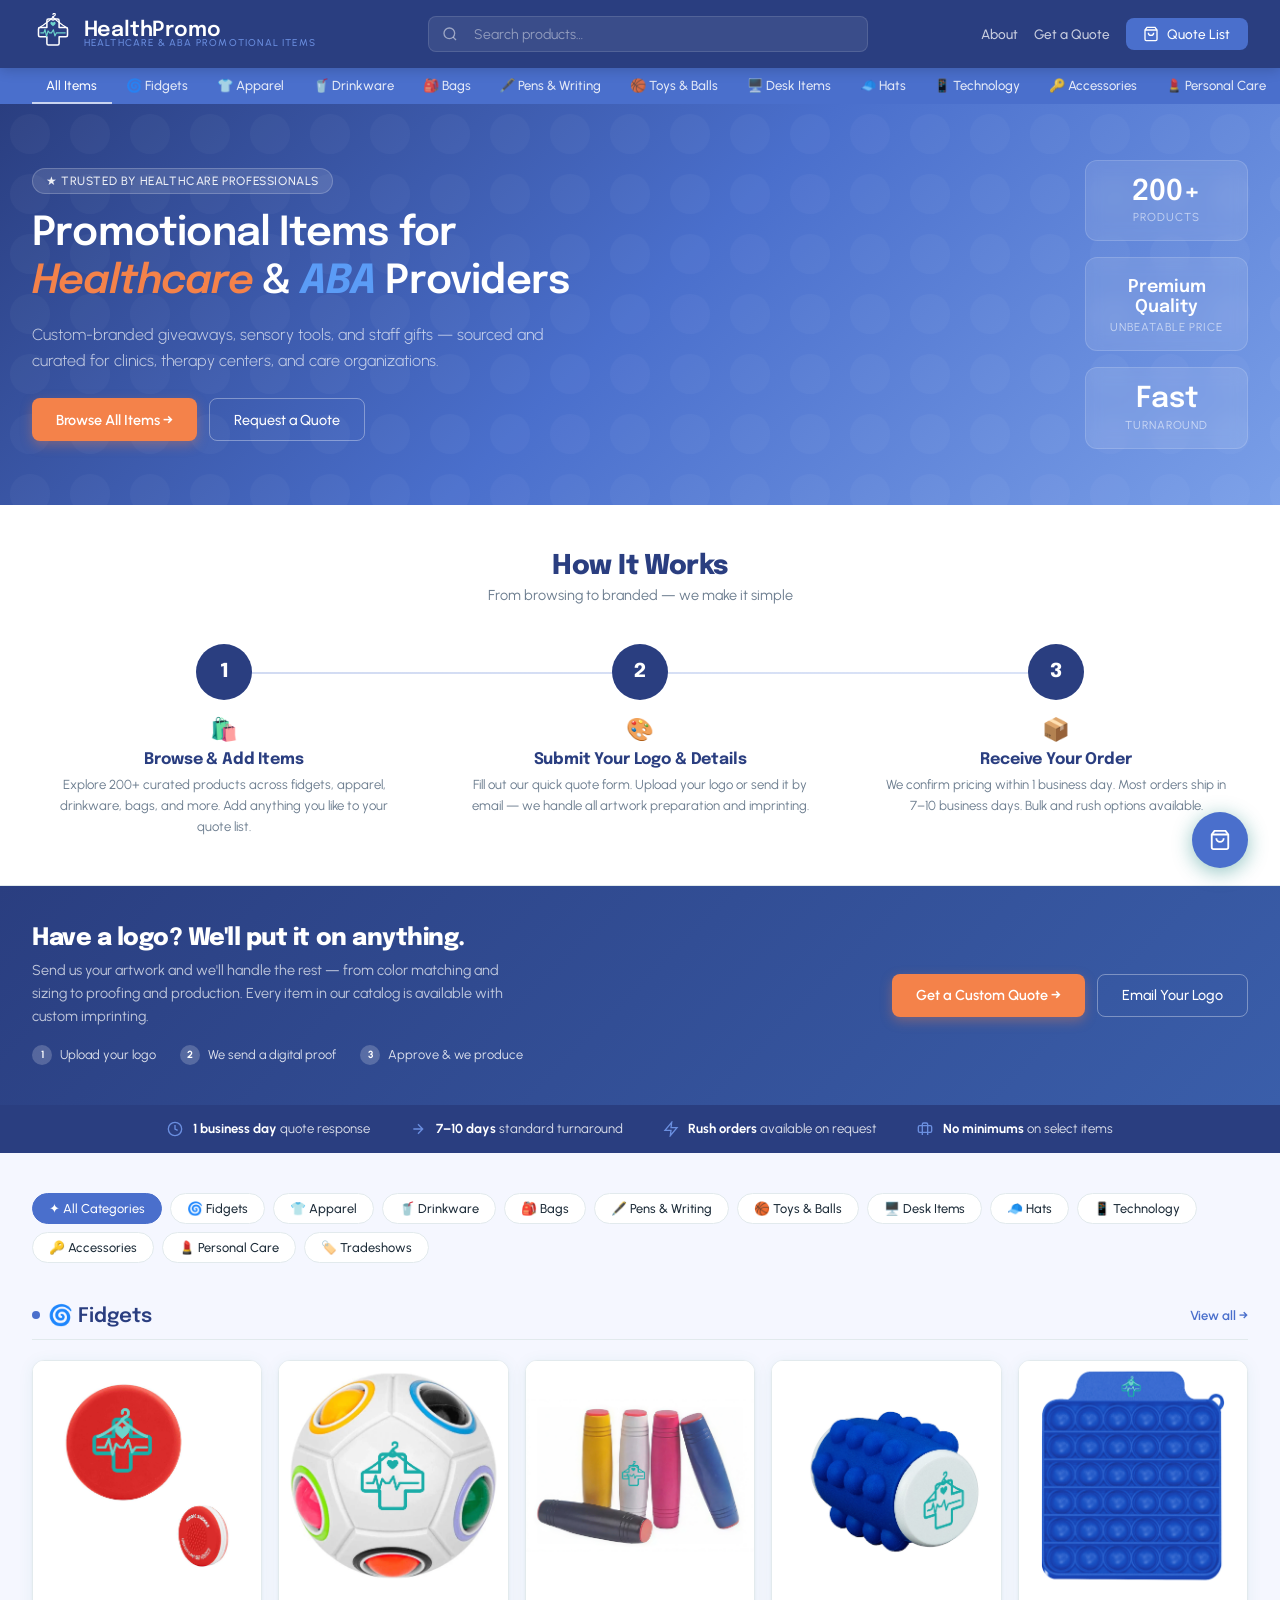
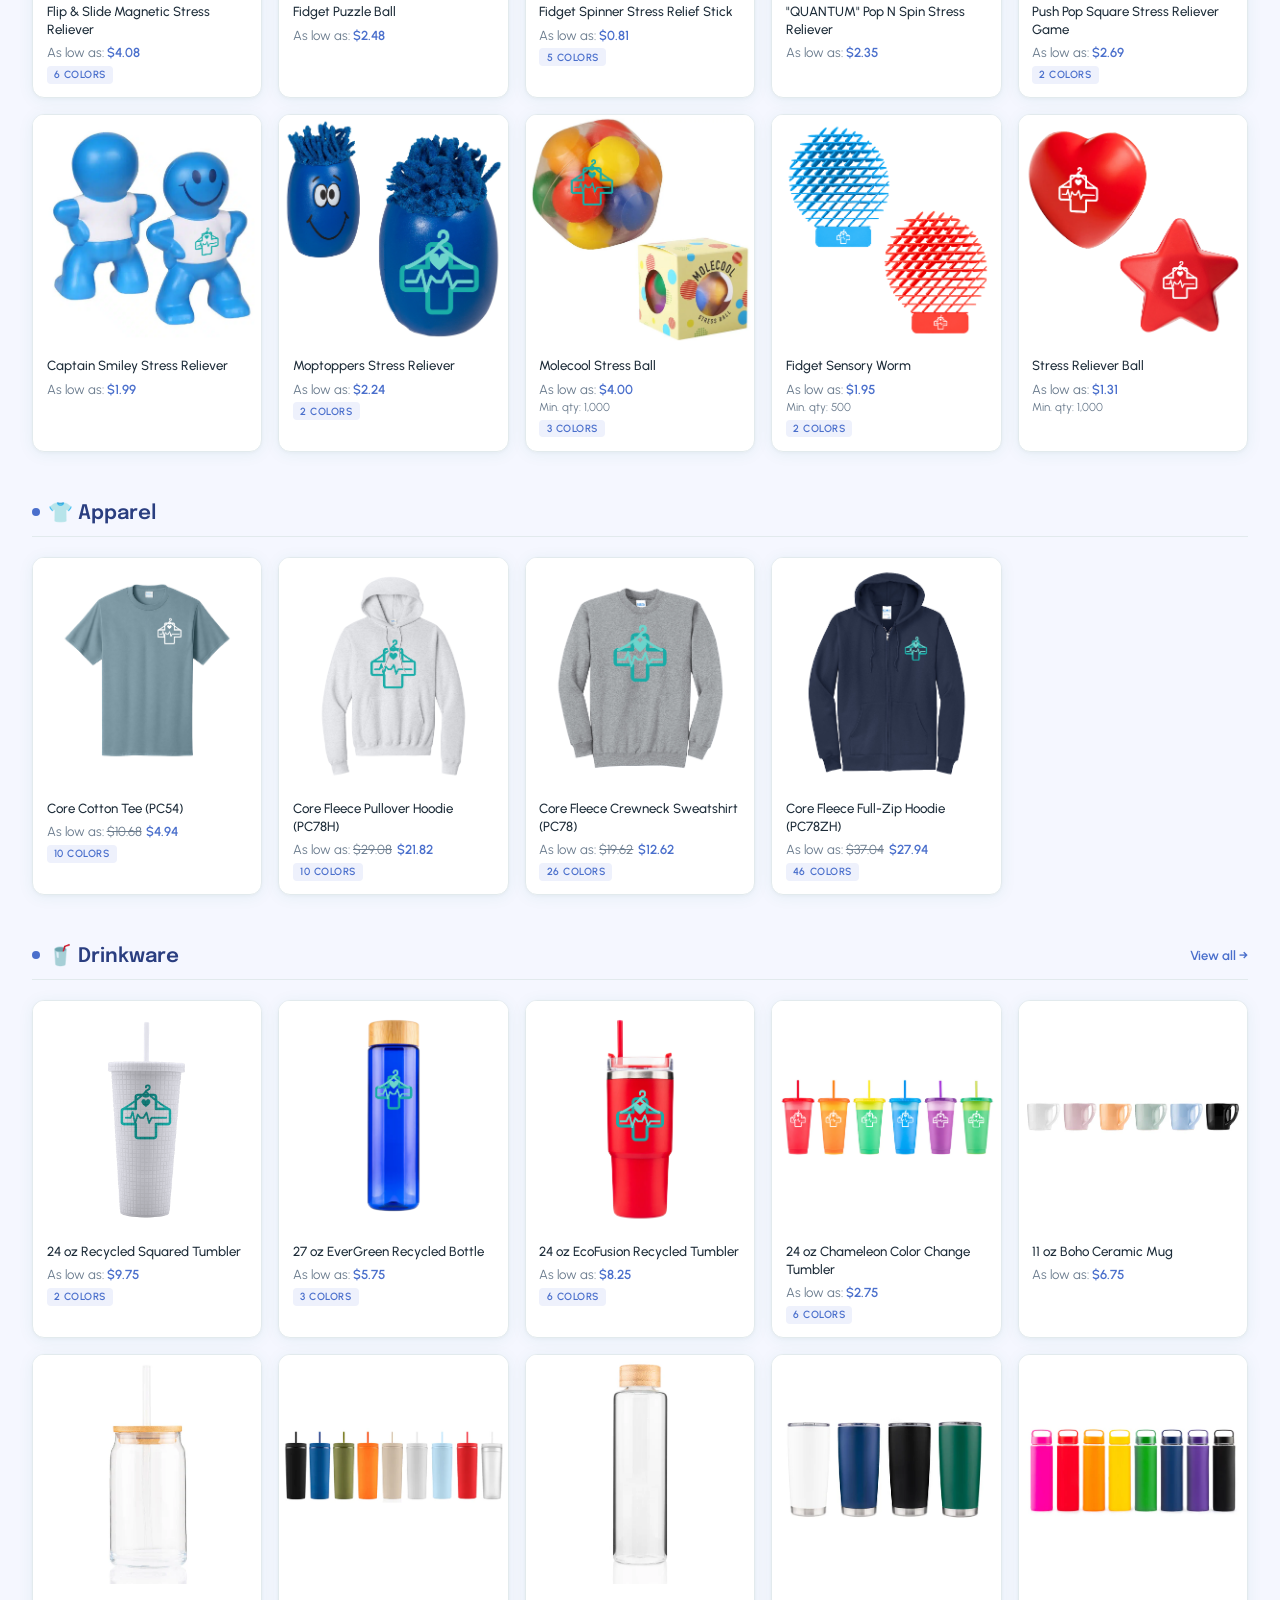
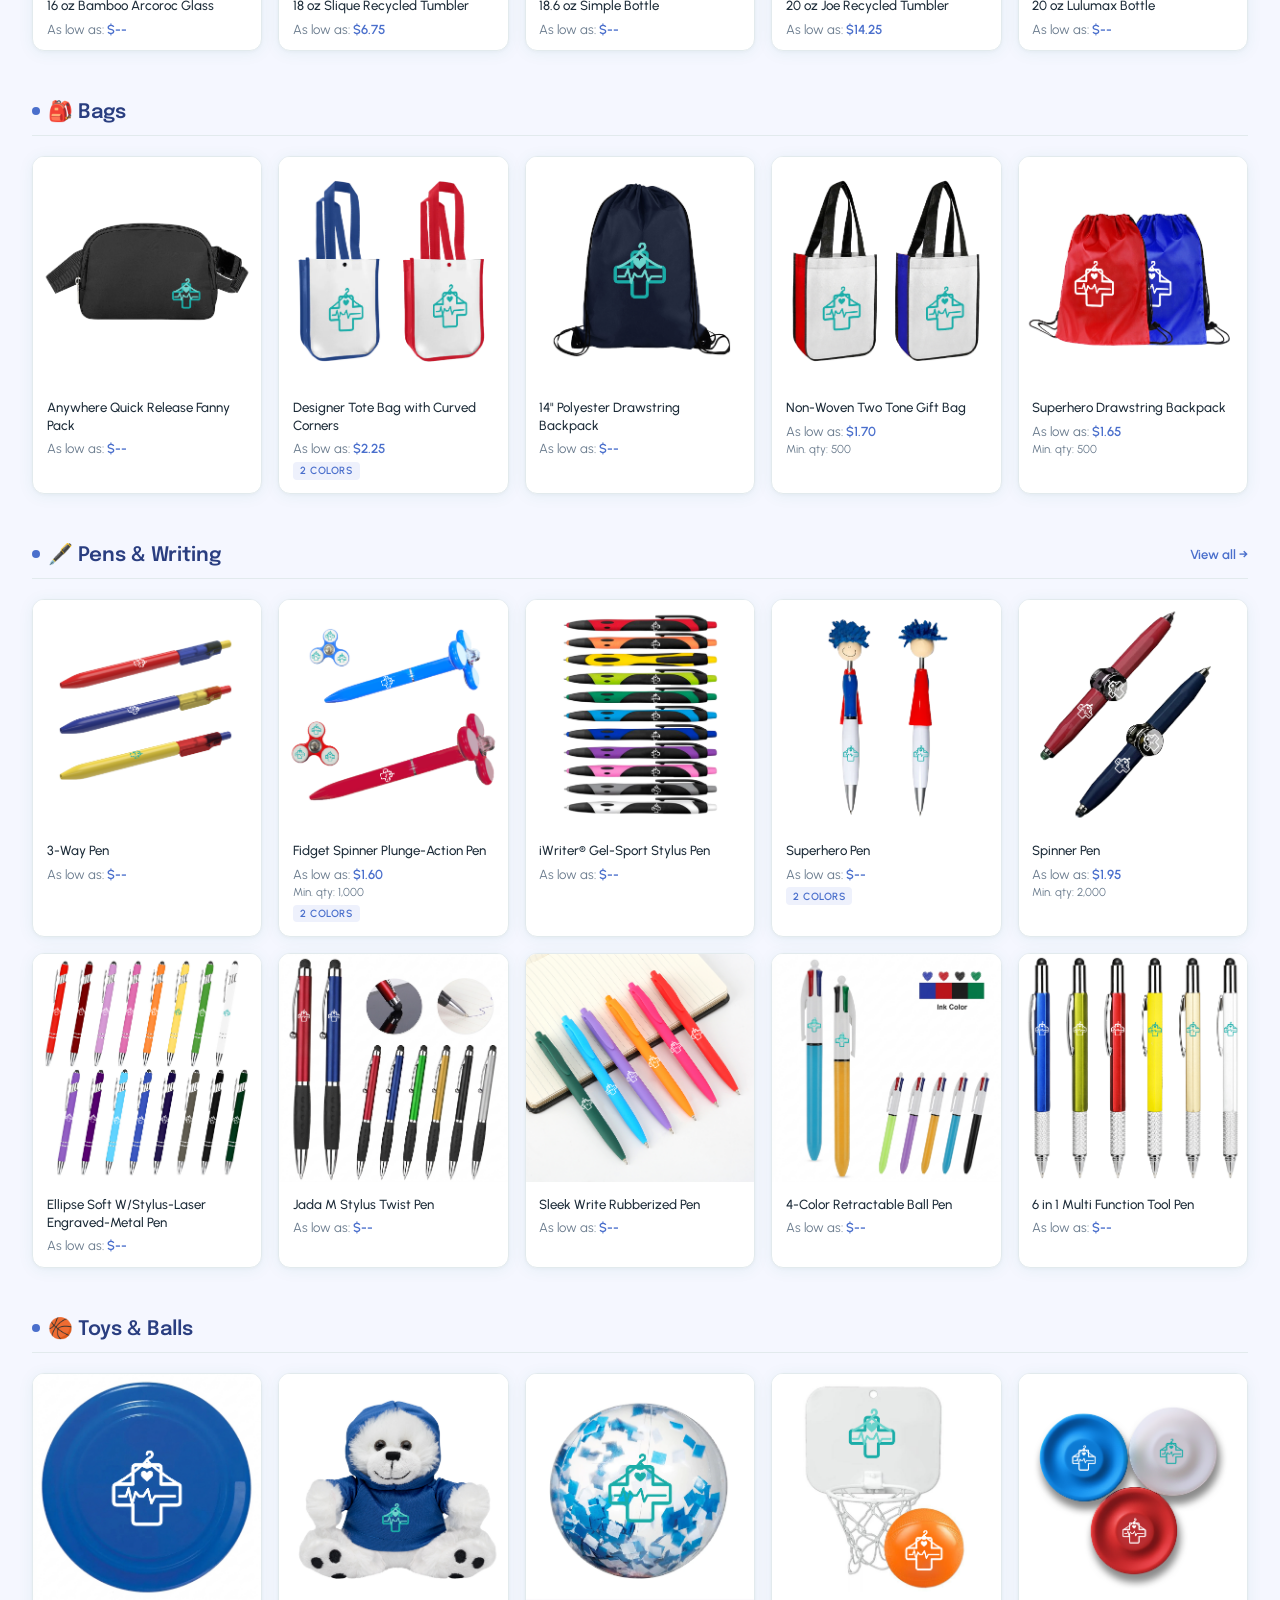
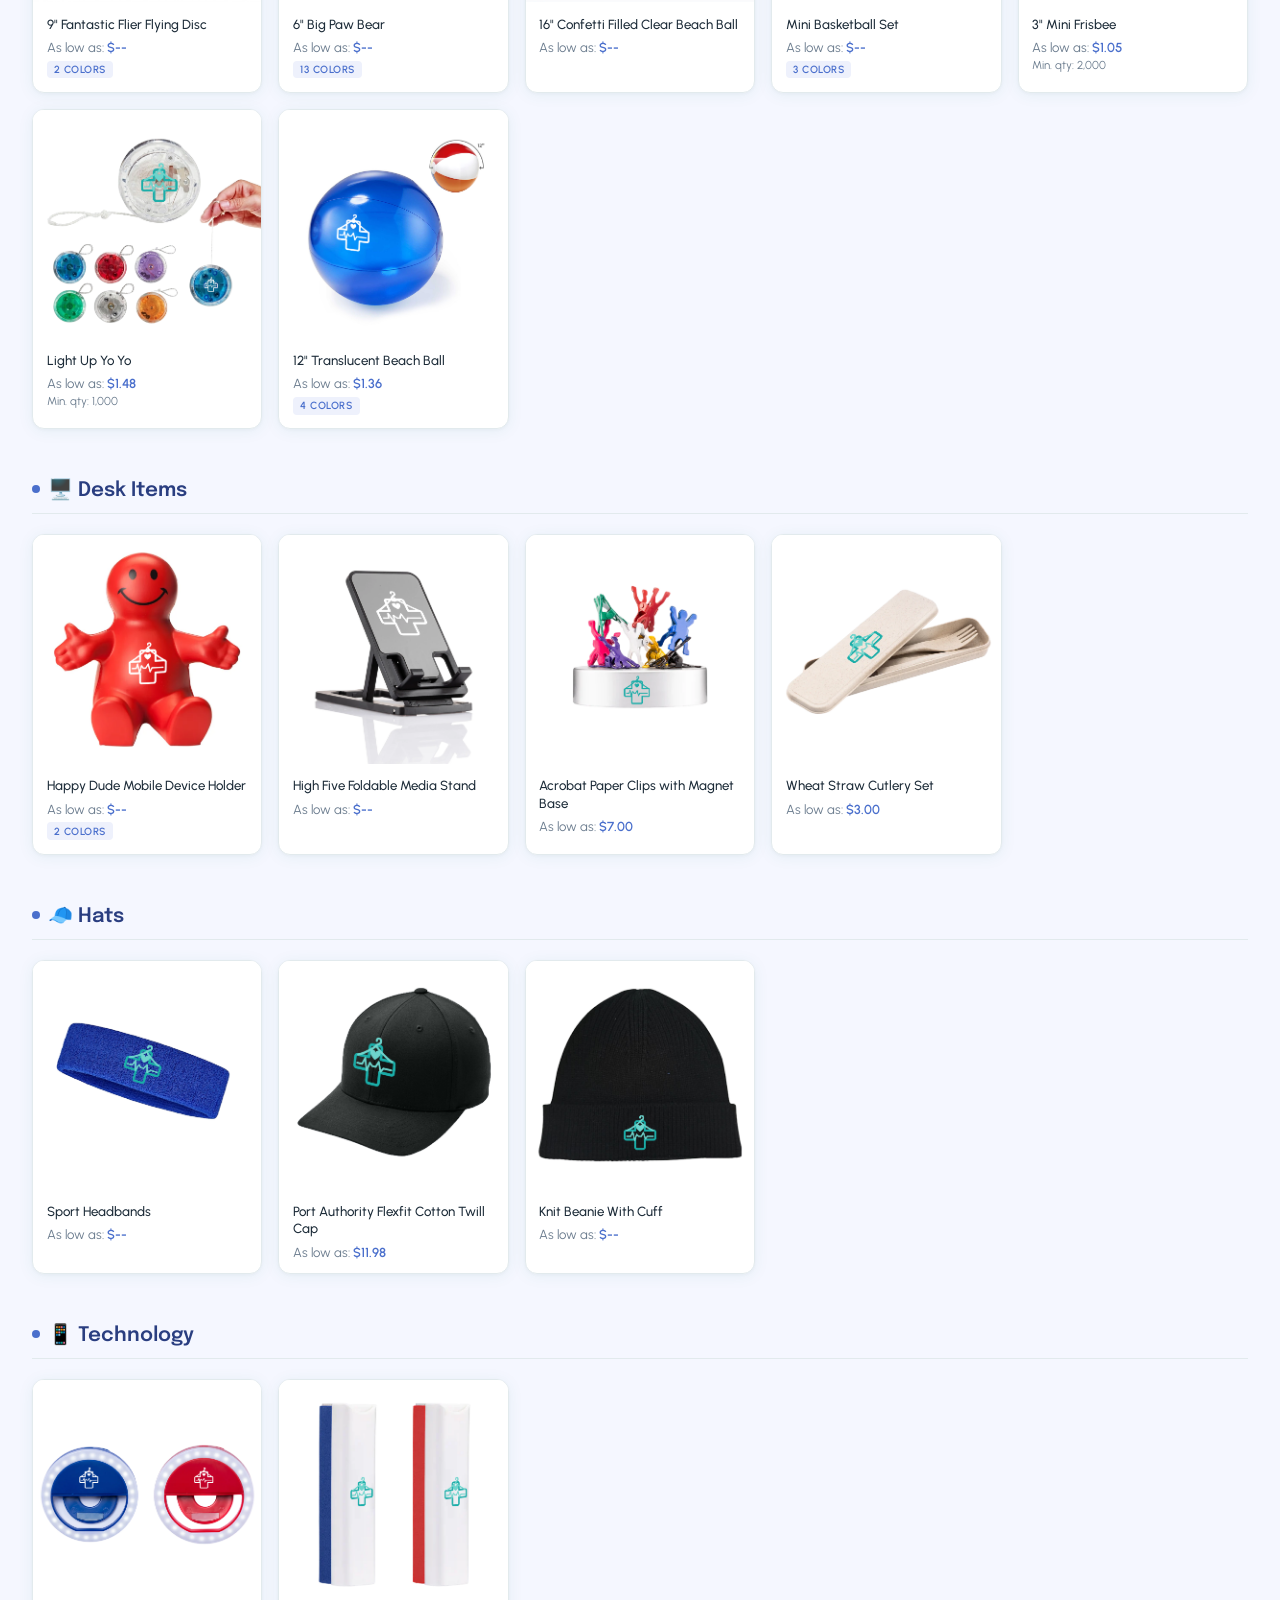
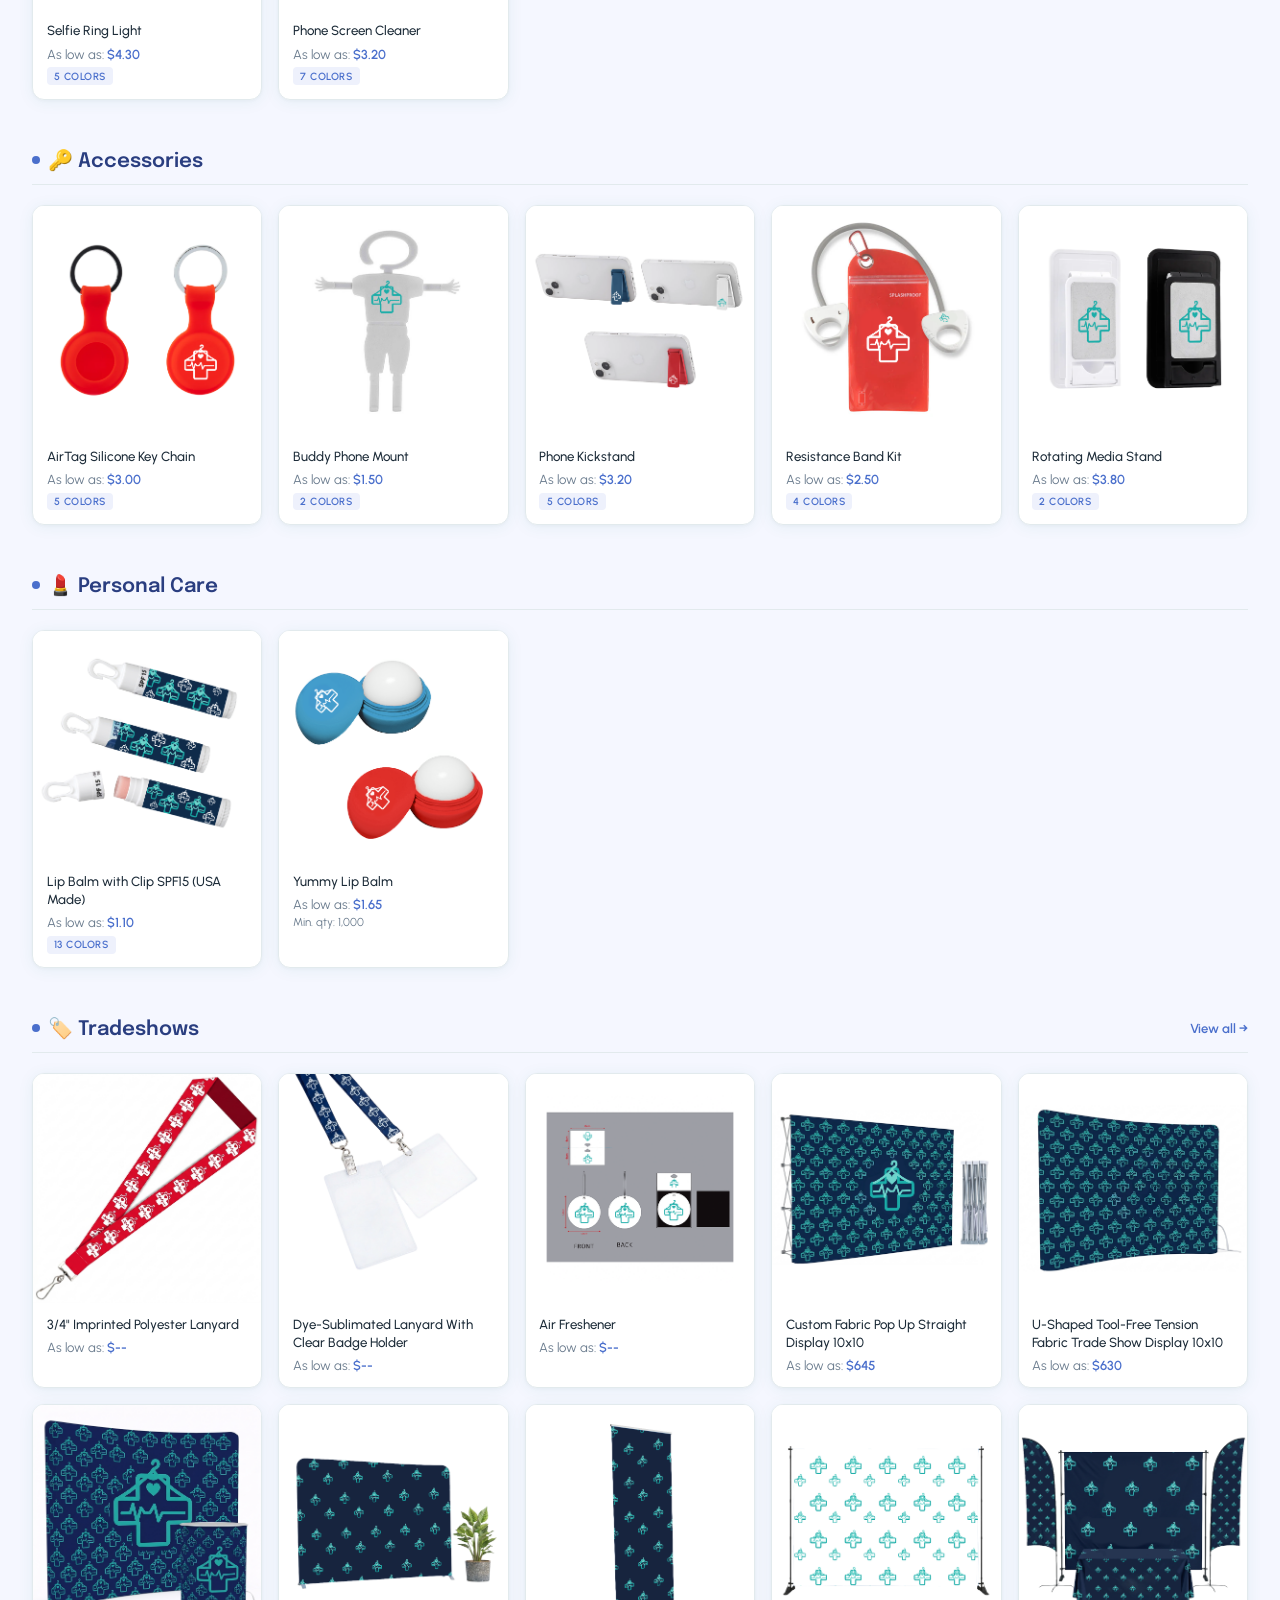
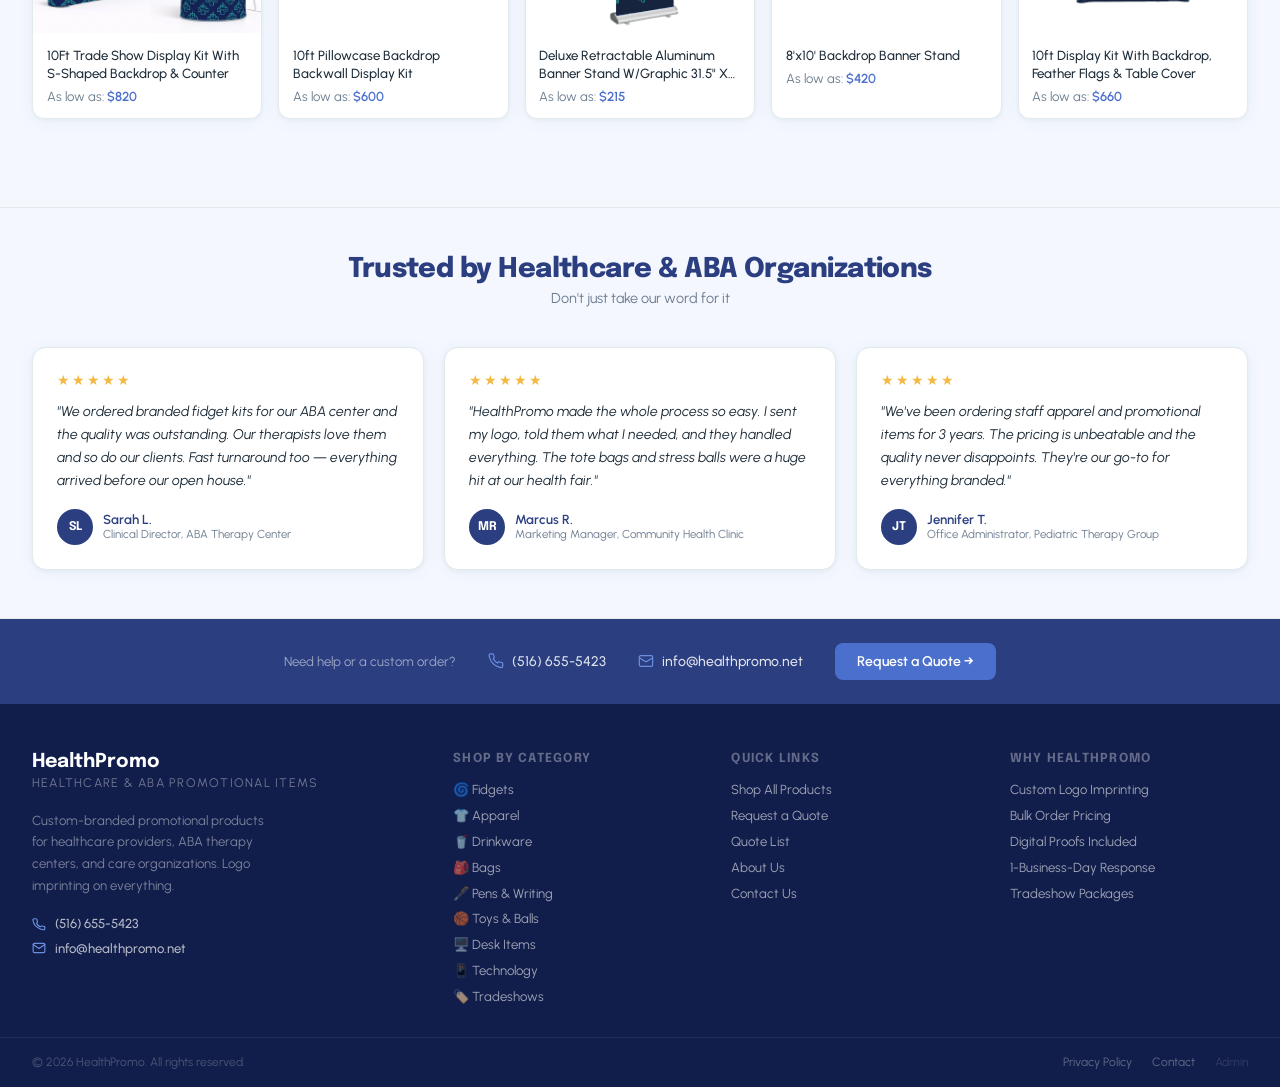
==== commit 04329105: "Add drinkware prices for d5-d24 (16 products) Prices sourced from Gordon Sinclair supplier pages usi" ====
--- a/index.html
+++ b/index.html
@@ -442,7 +442,7 @@
   <span class="fab-badge" id="fabBadge">0</span>
 </a>
 
-<script src="js/data.js?v=9"></script>
+<script src="js/data.js?v=10"></script>
 <script>
   document.getElementById('siteHeader').innerHTML = renderHeader('shop');
   document.getElementById('contactStrip').innerHTML = renderContactStrip();
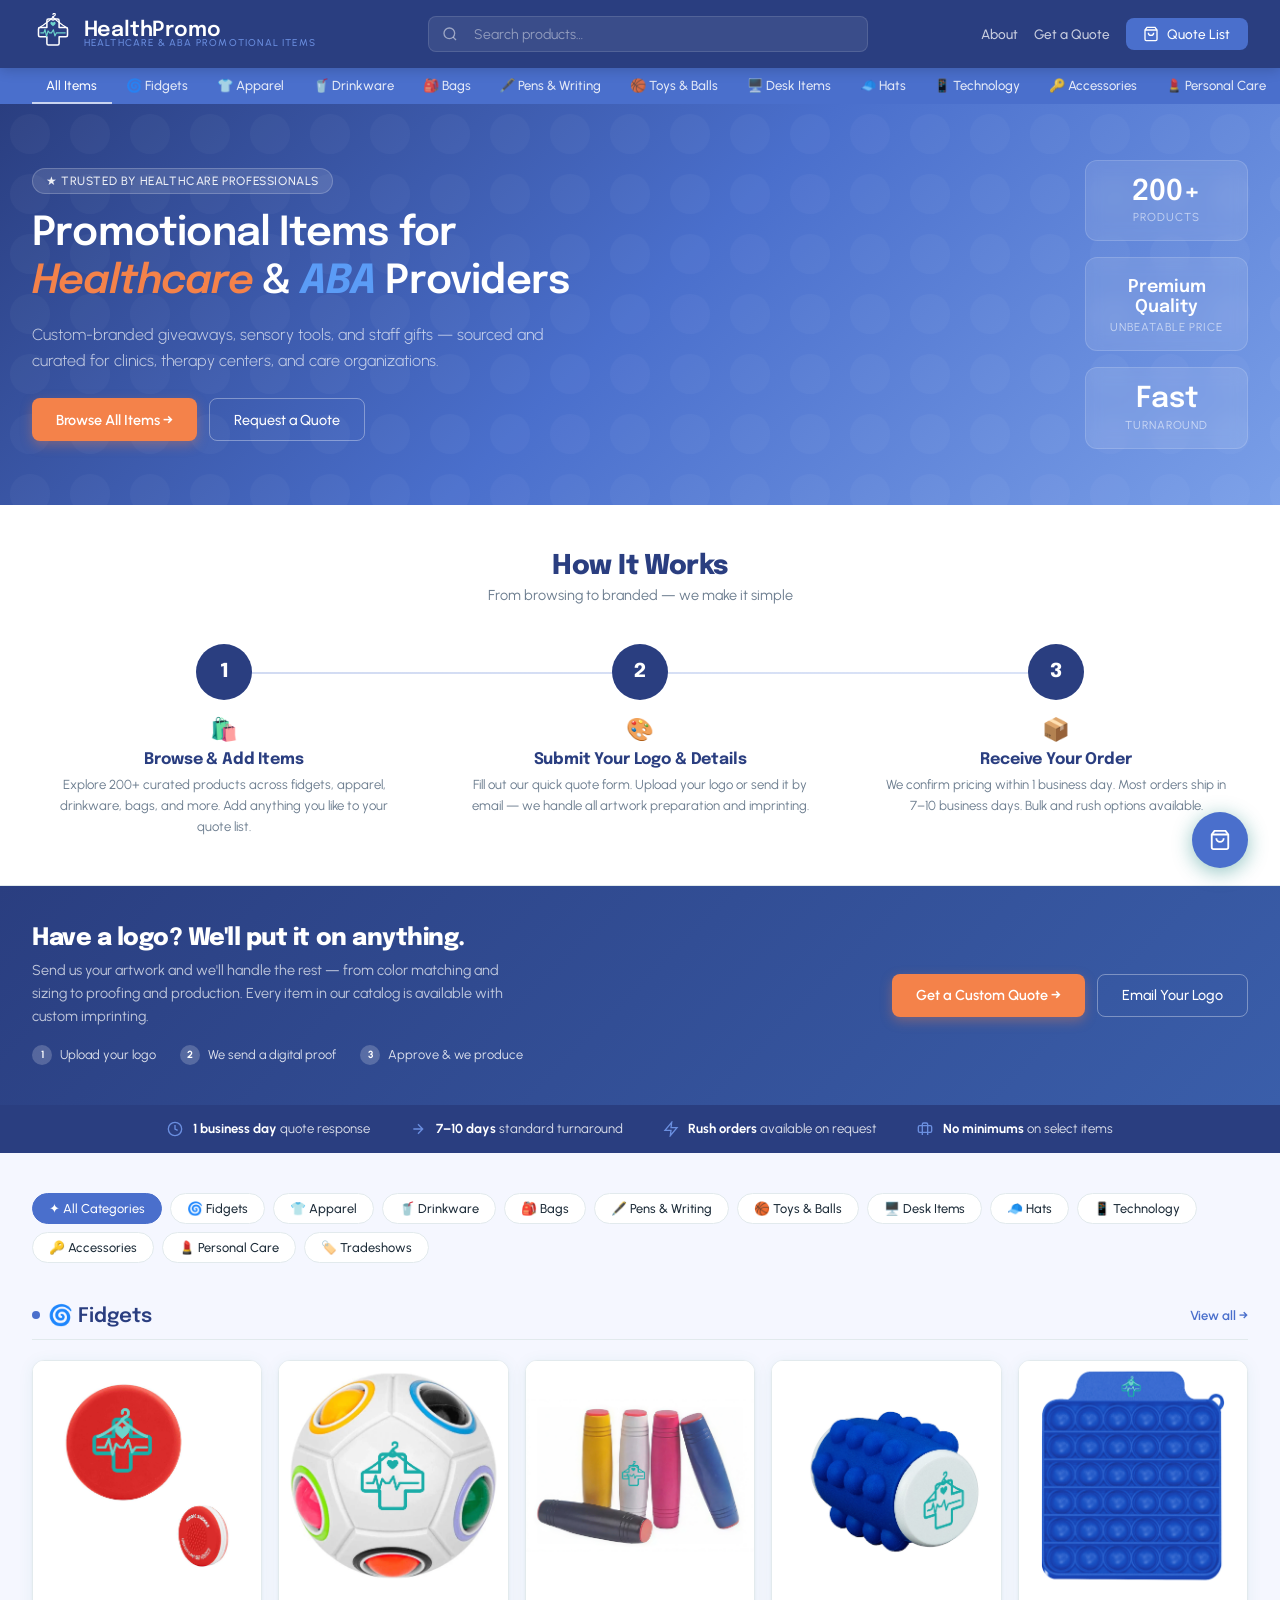
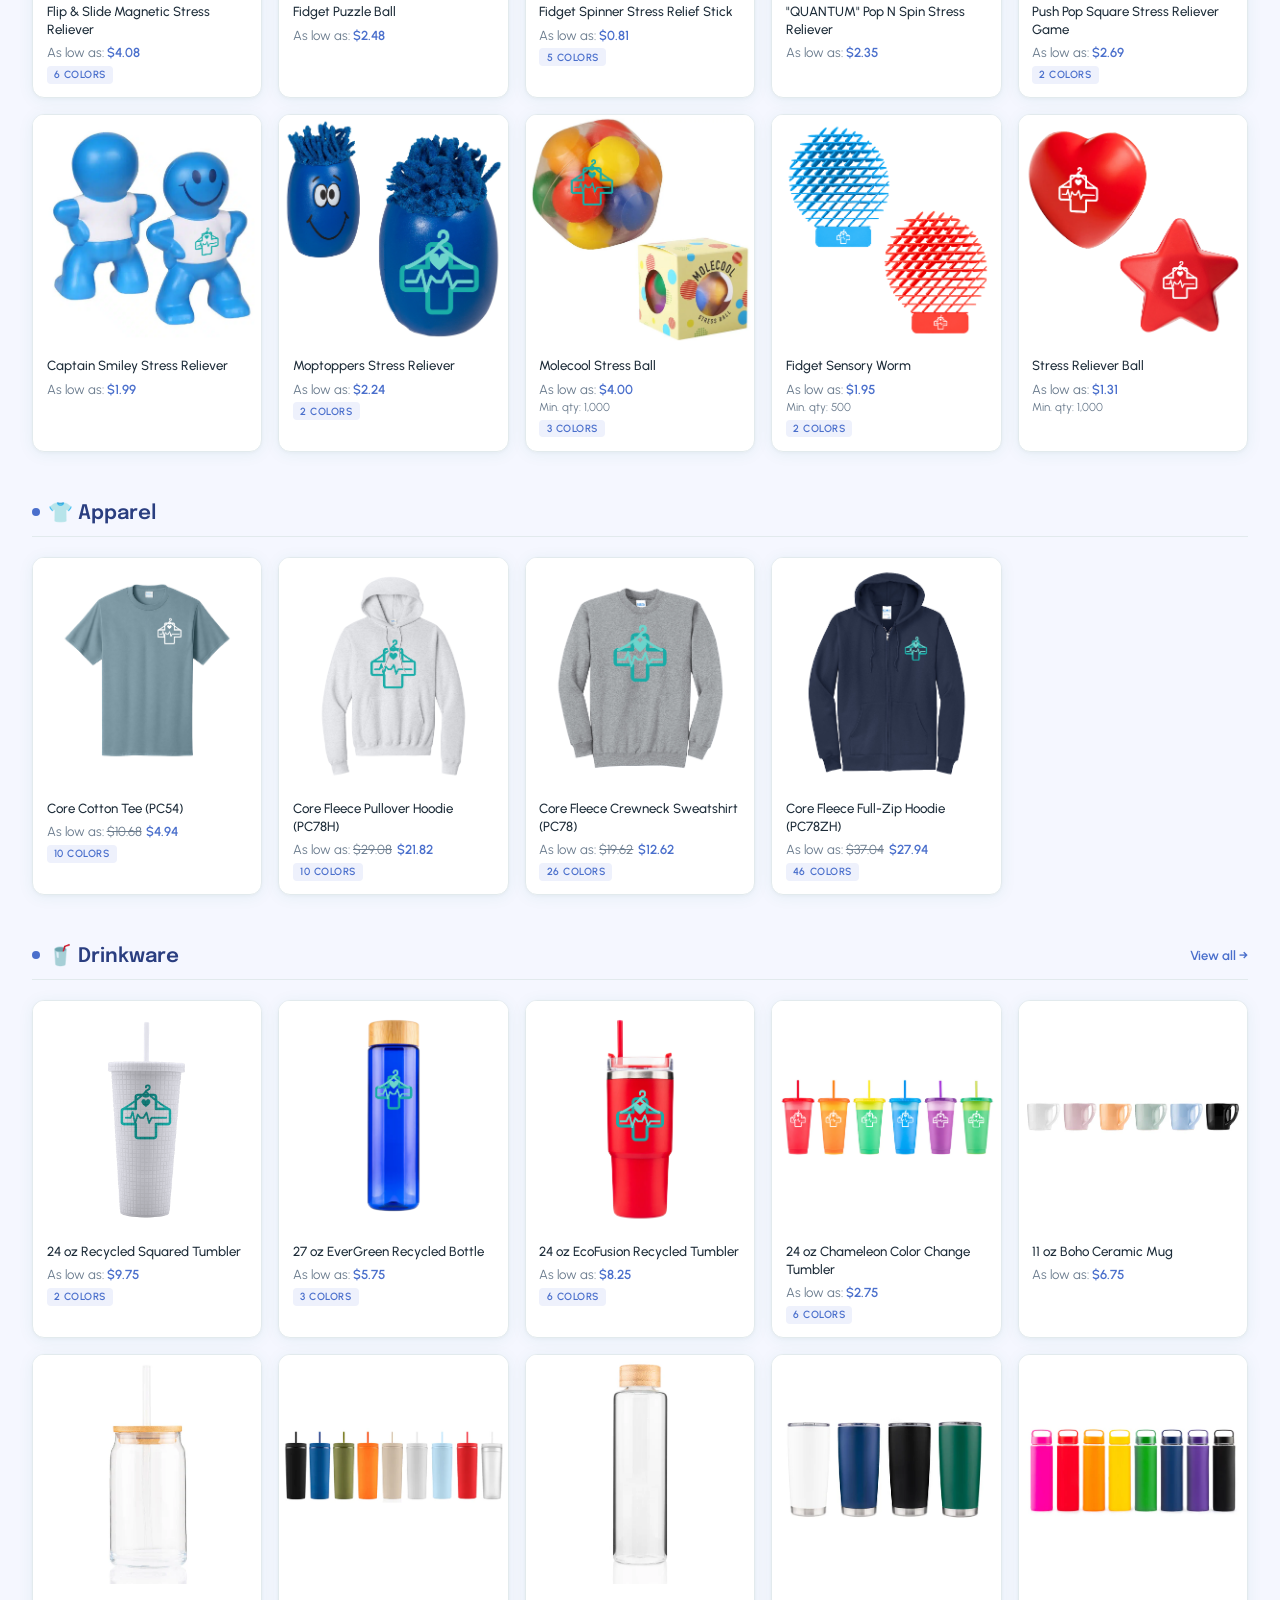
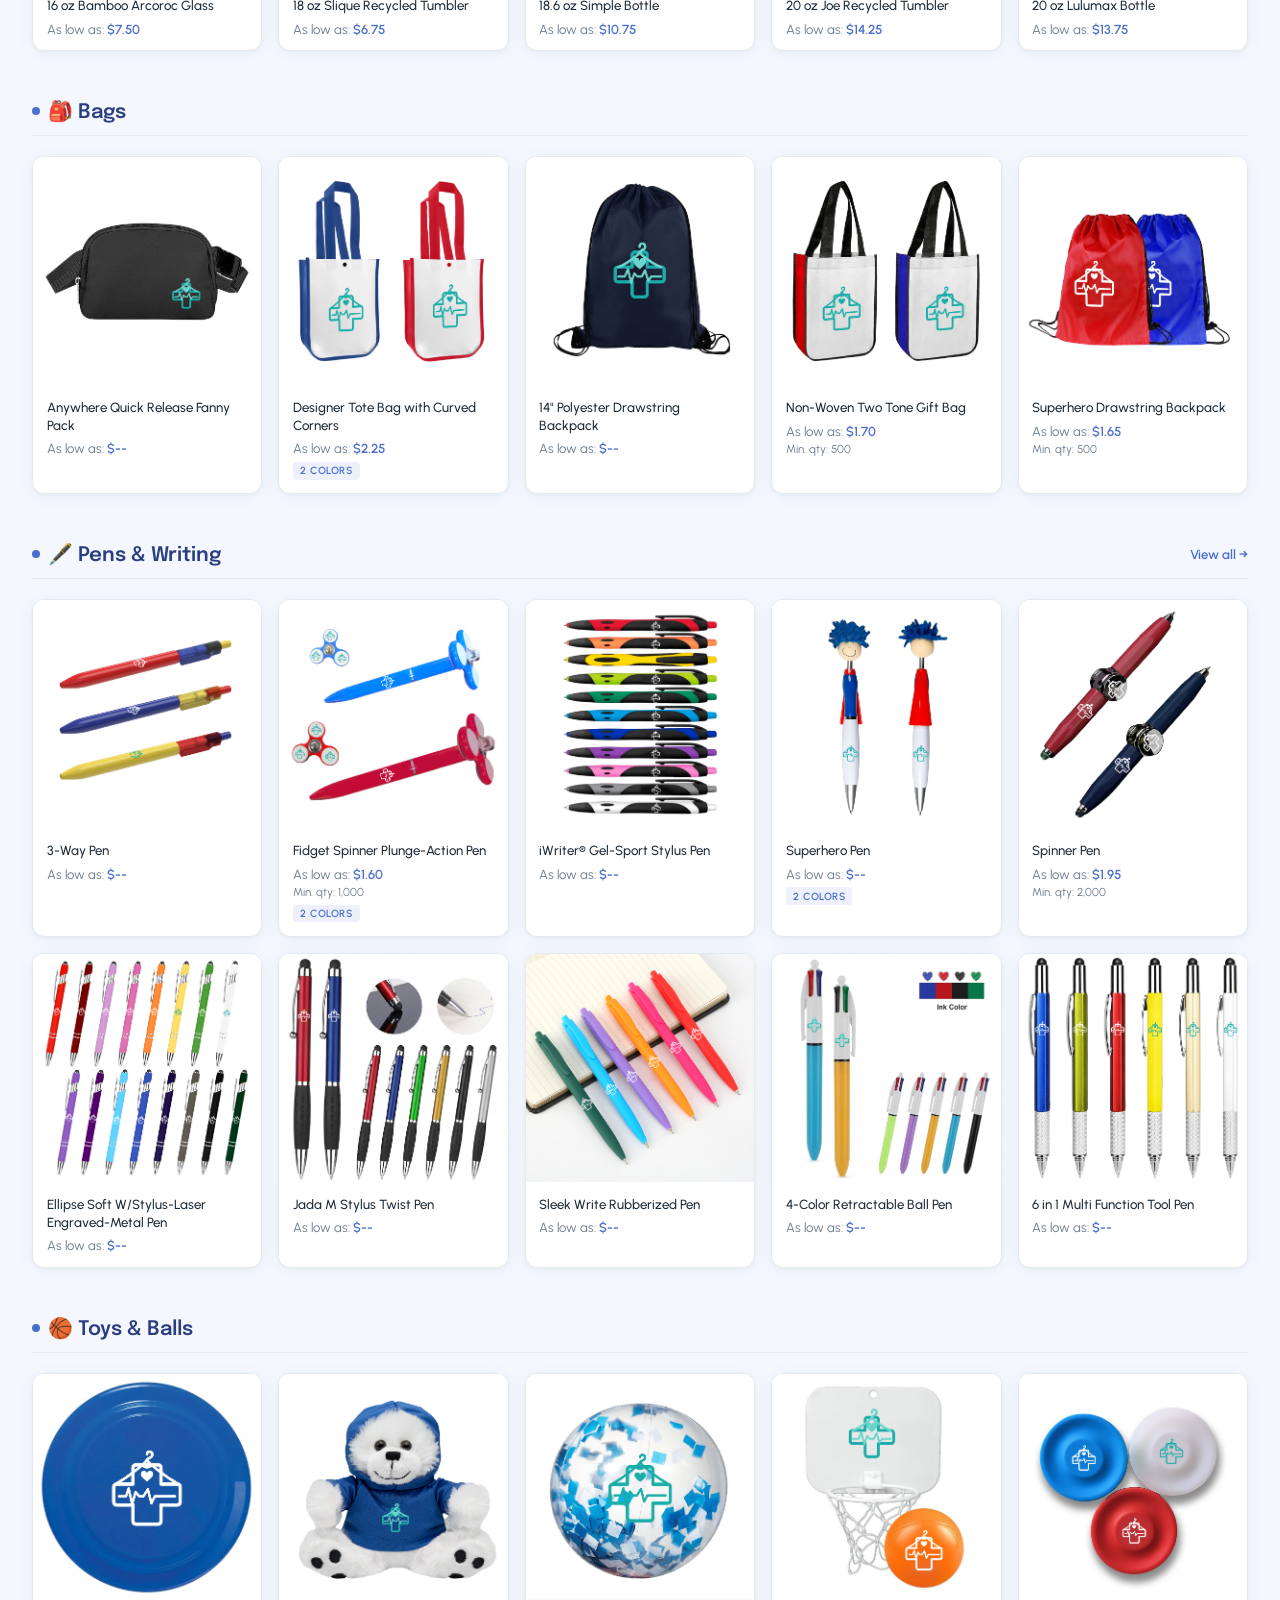
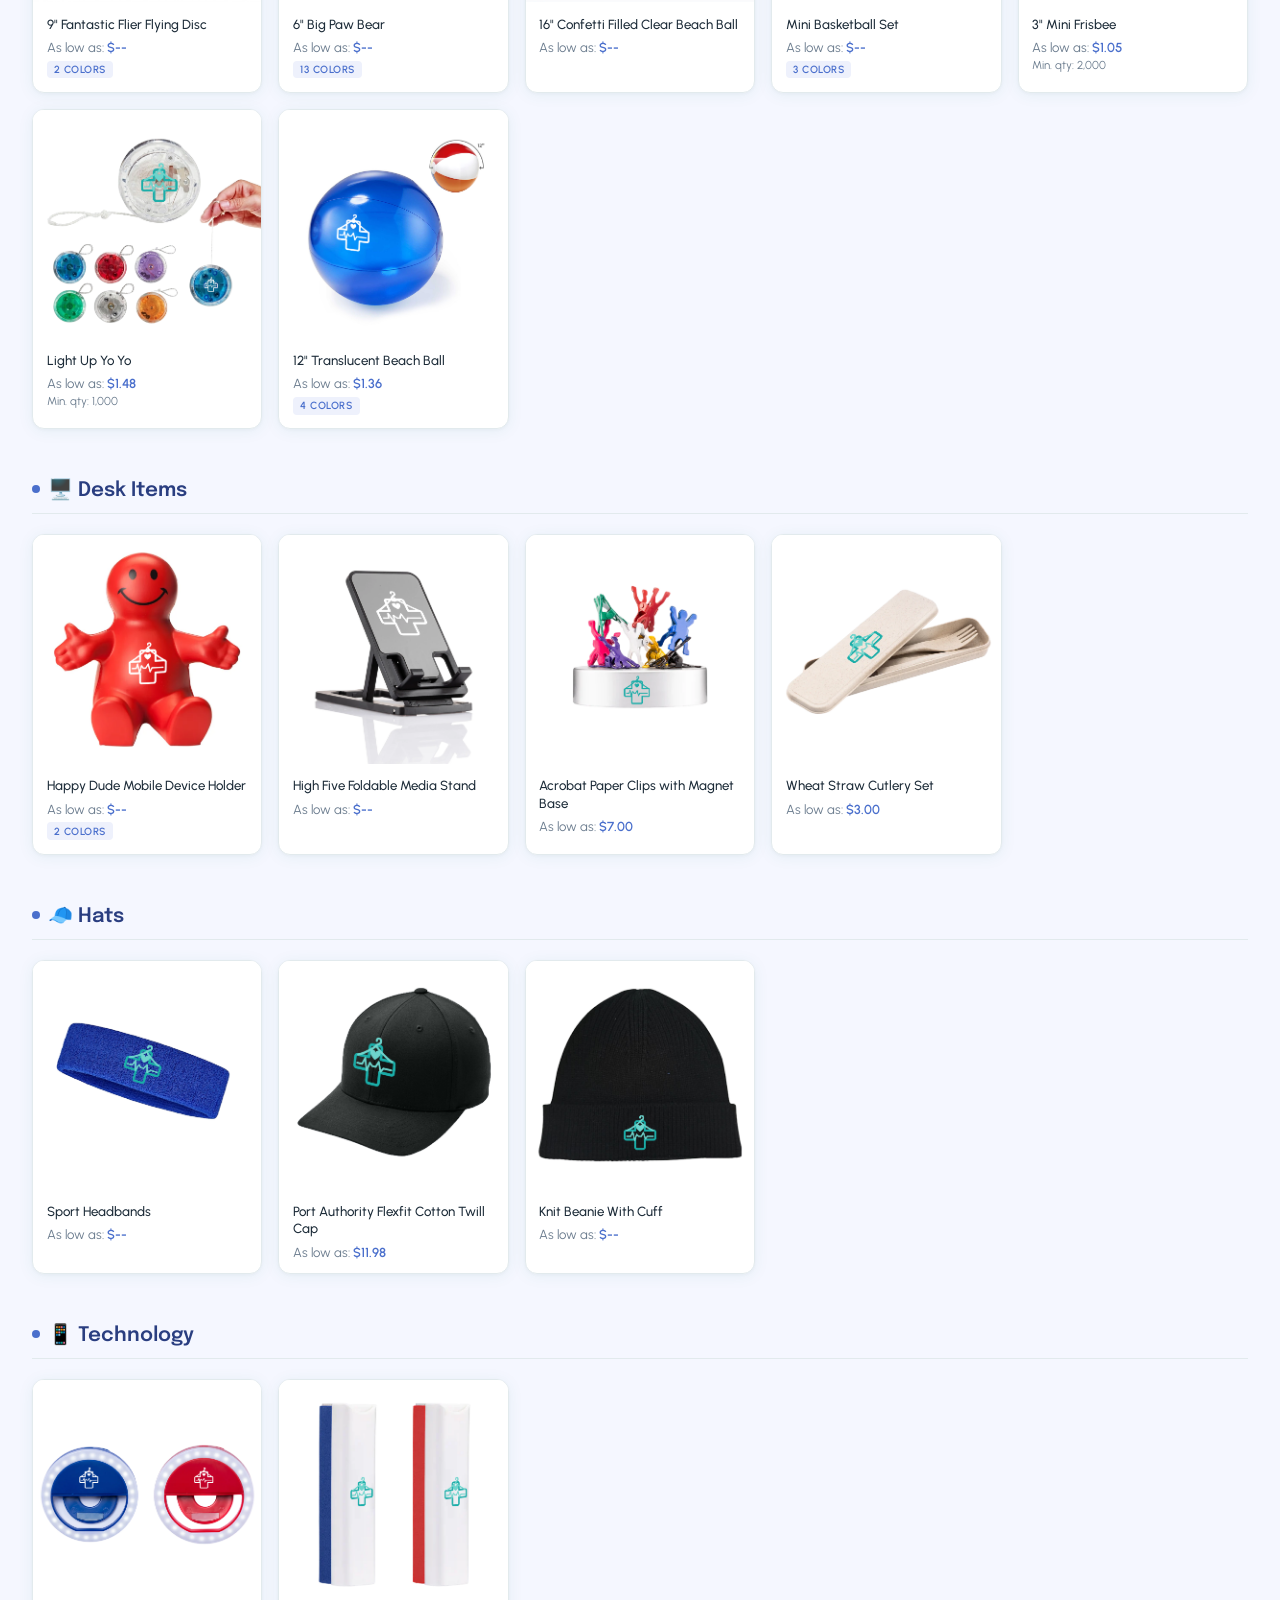
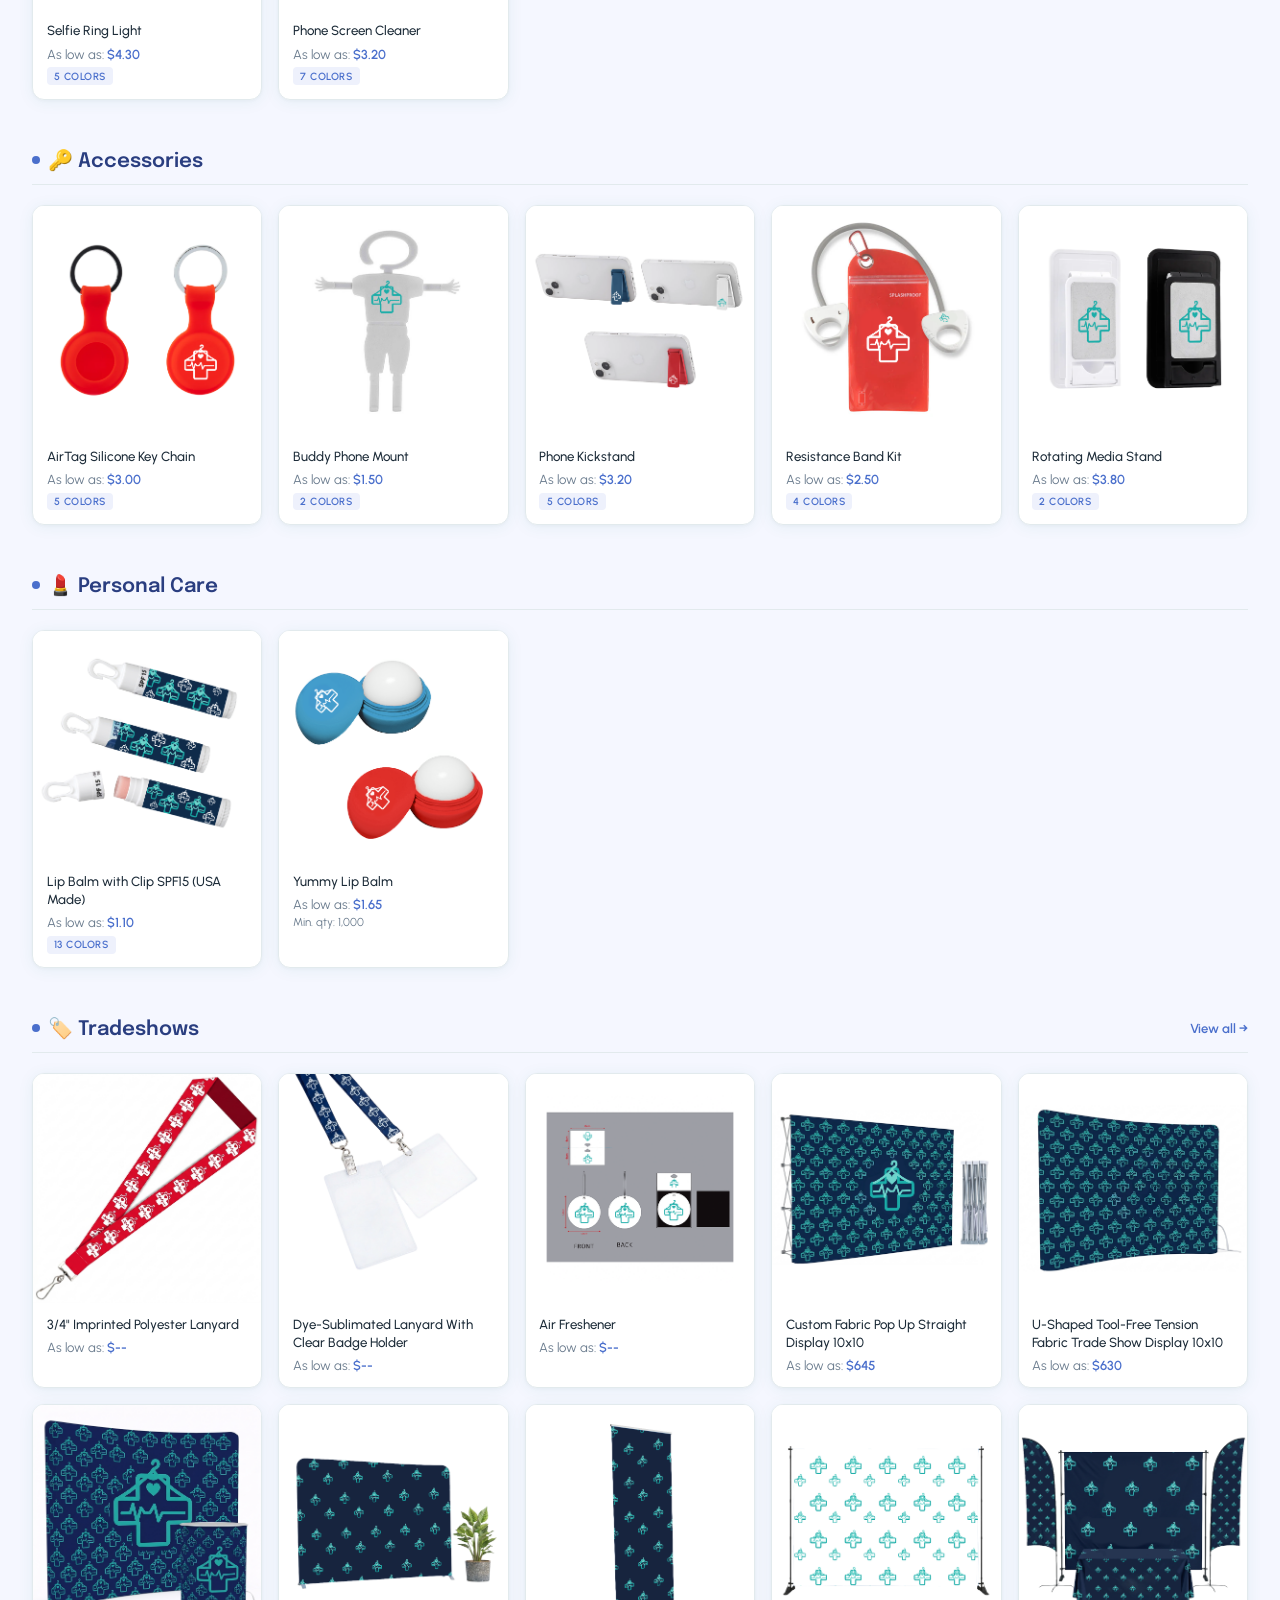
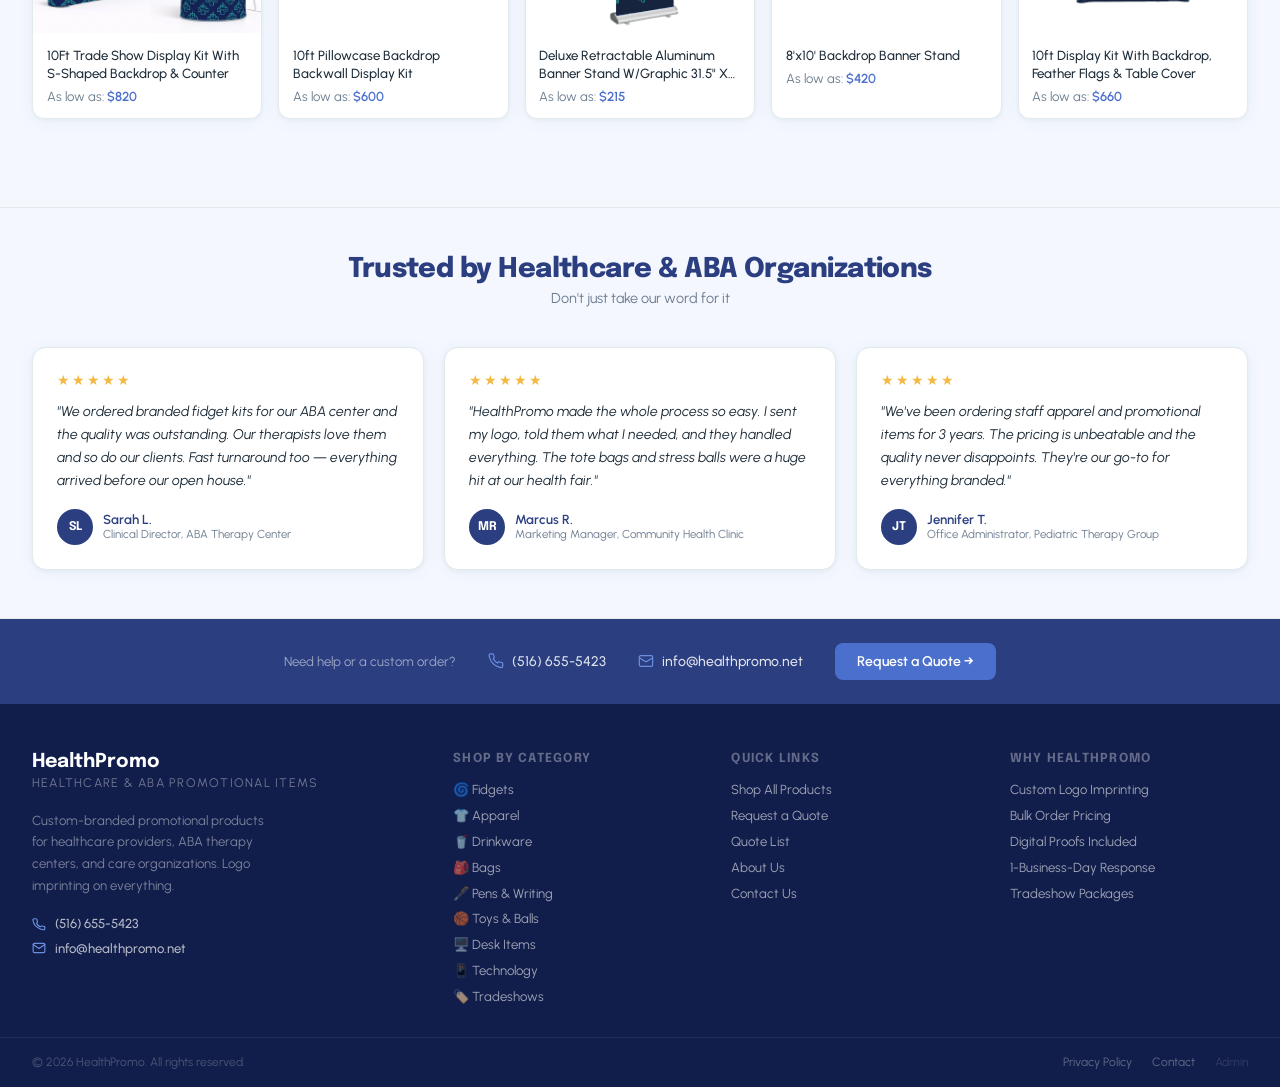
==== commit 13f2491e: "Add remaining drinkware prices d6, d8, d10, d11 All 20 drinkware products (d5-d24) now fully priced." ====
--- a/index.html
+++ b/index.html
@@ -442,7 +442,7 @@
   <span class="fab-badge" id="fabBadge">0</span>
 </a>
 
-<script src="js/data.js?v=10"></script>
+<script src="js/data.js?v=11"></script>
 <script>
   document.getElementById('siteHeader').innerHTML = renderHeader('shop');
   document.getElementById('contactStrip').innerHTML = renderContactStrip();
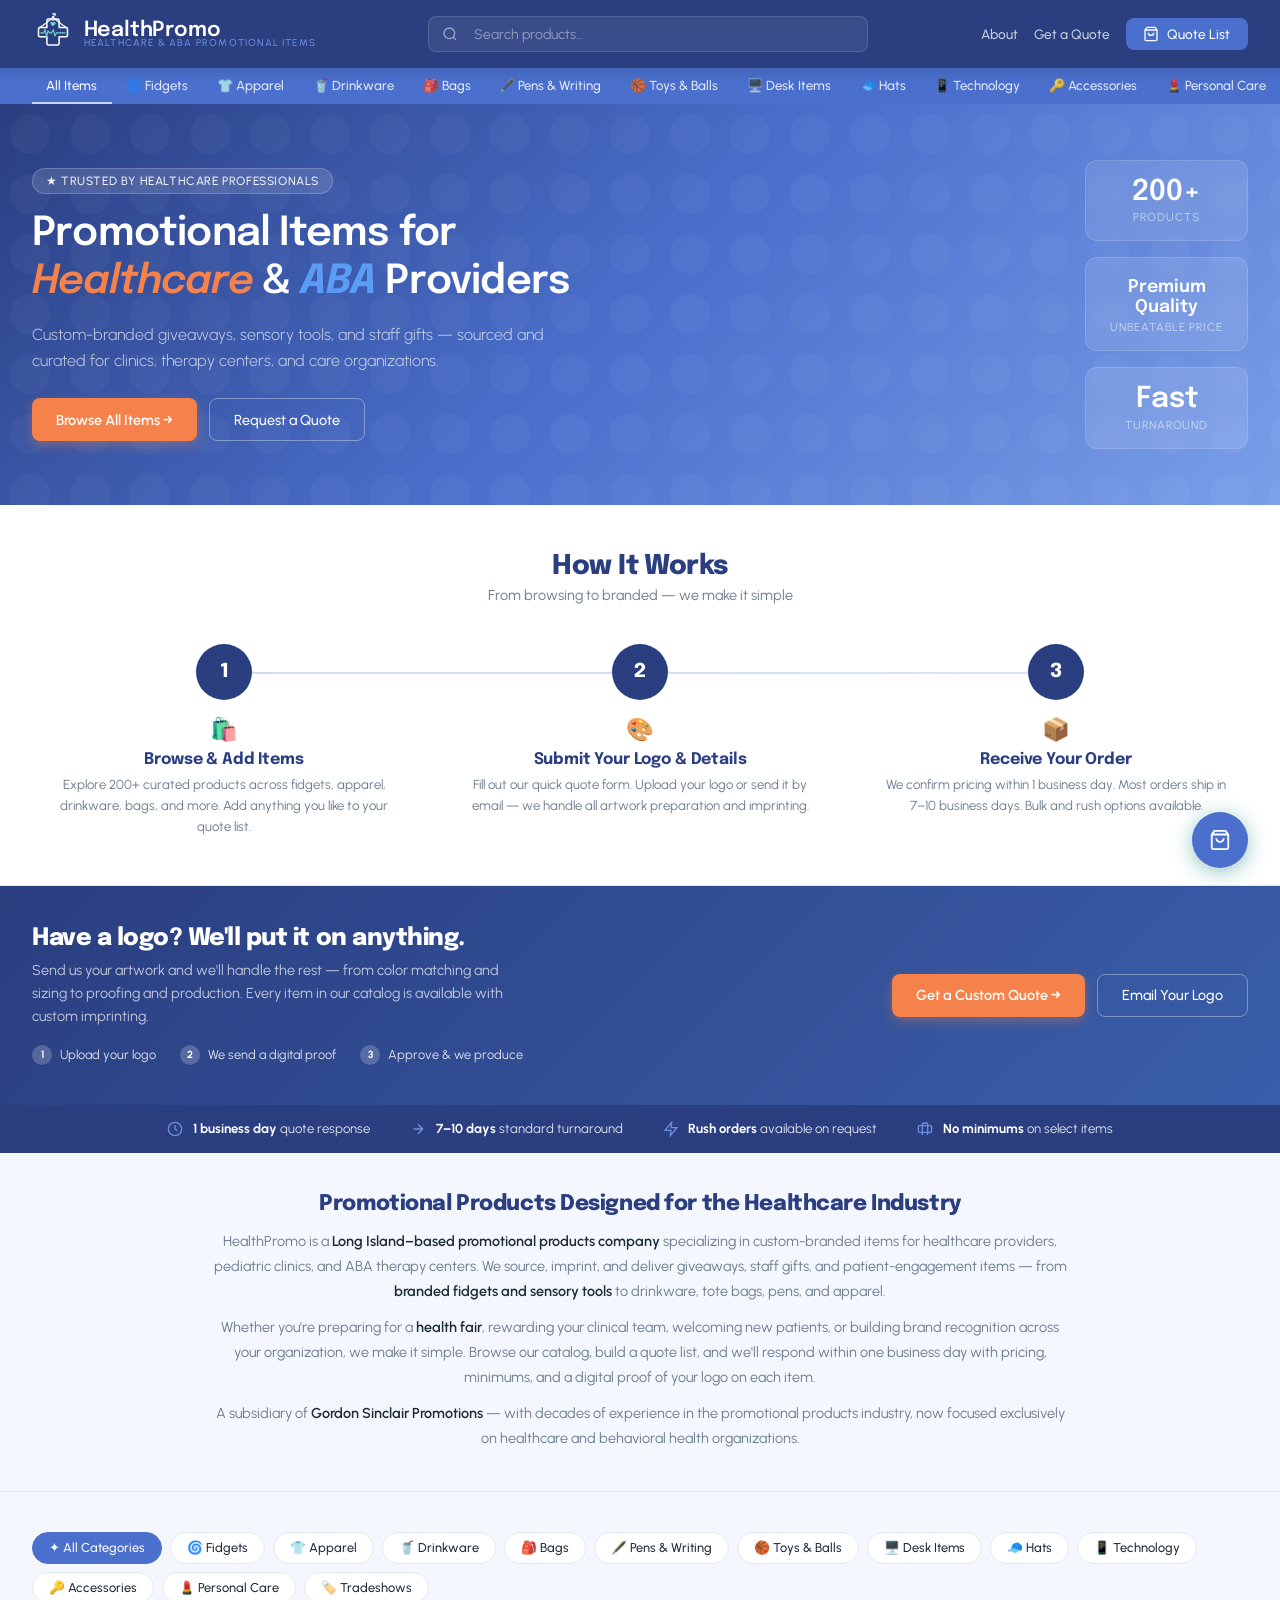
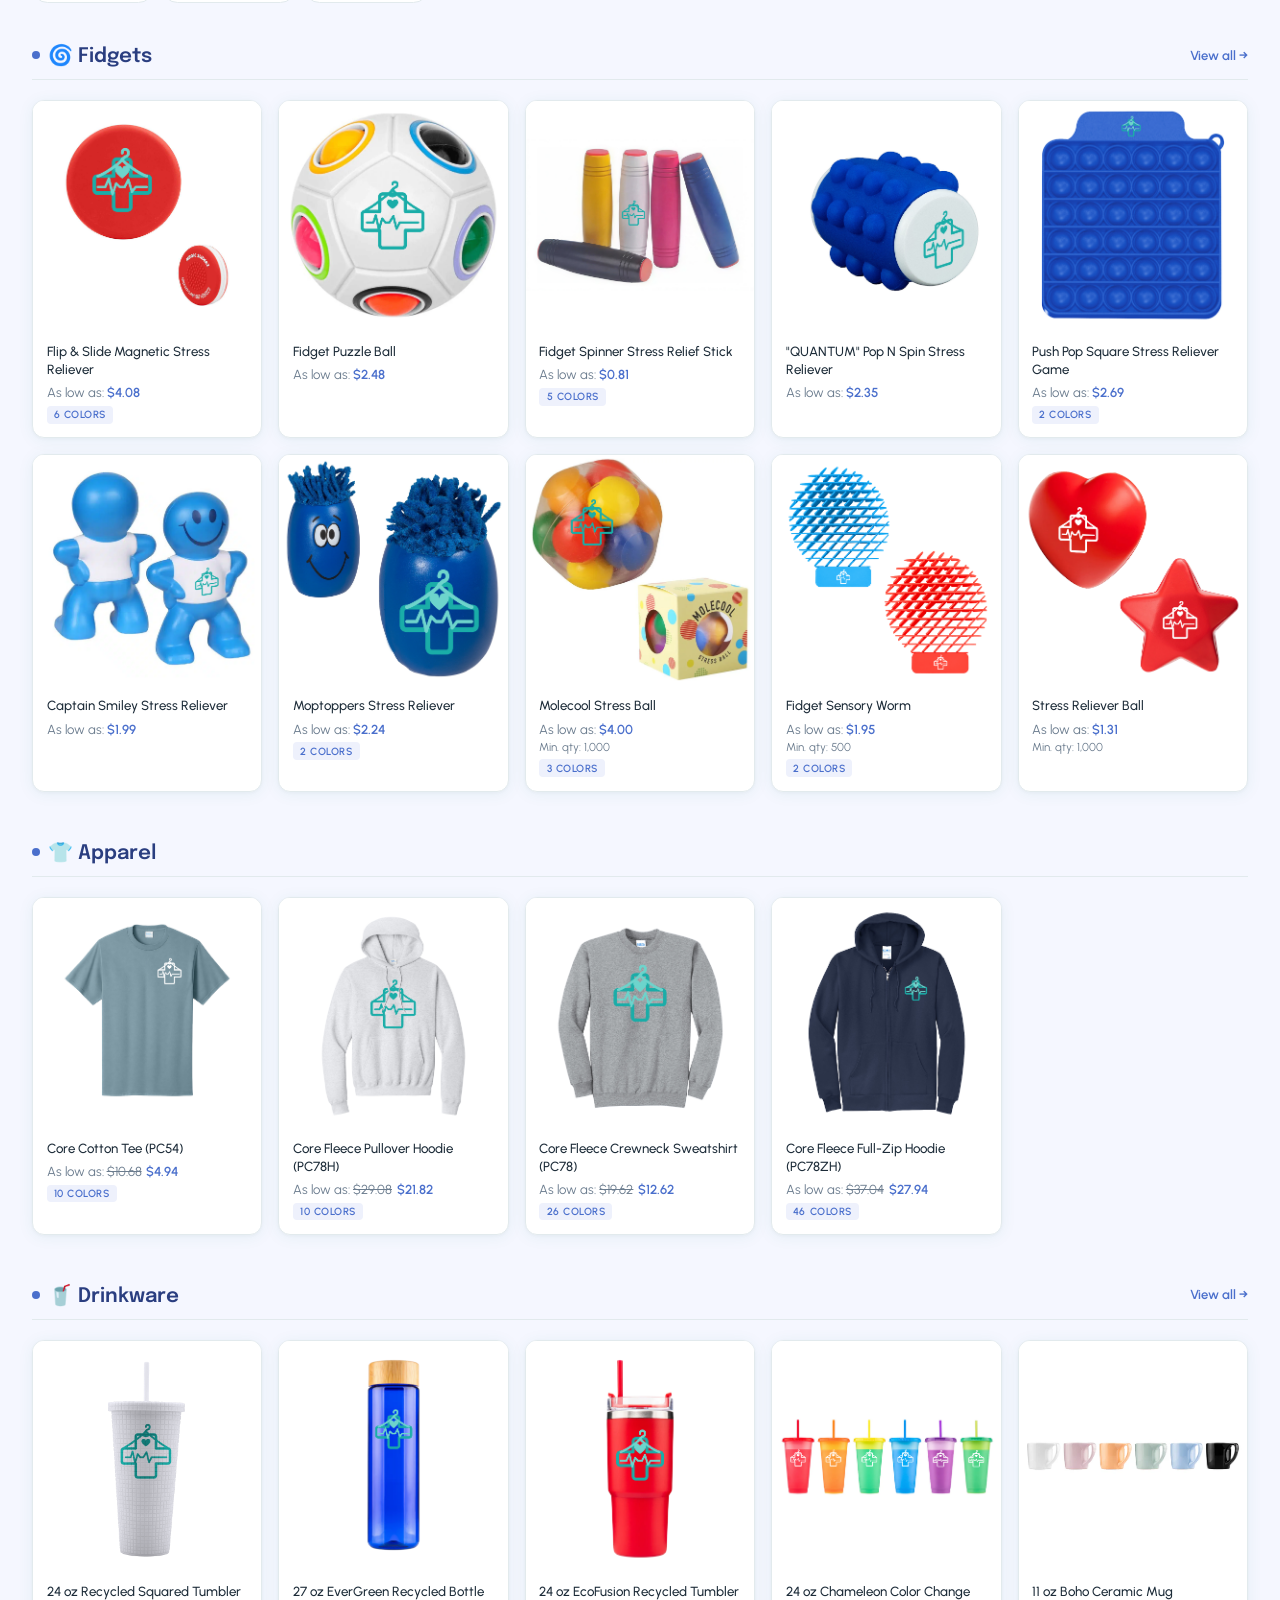
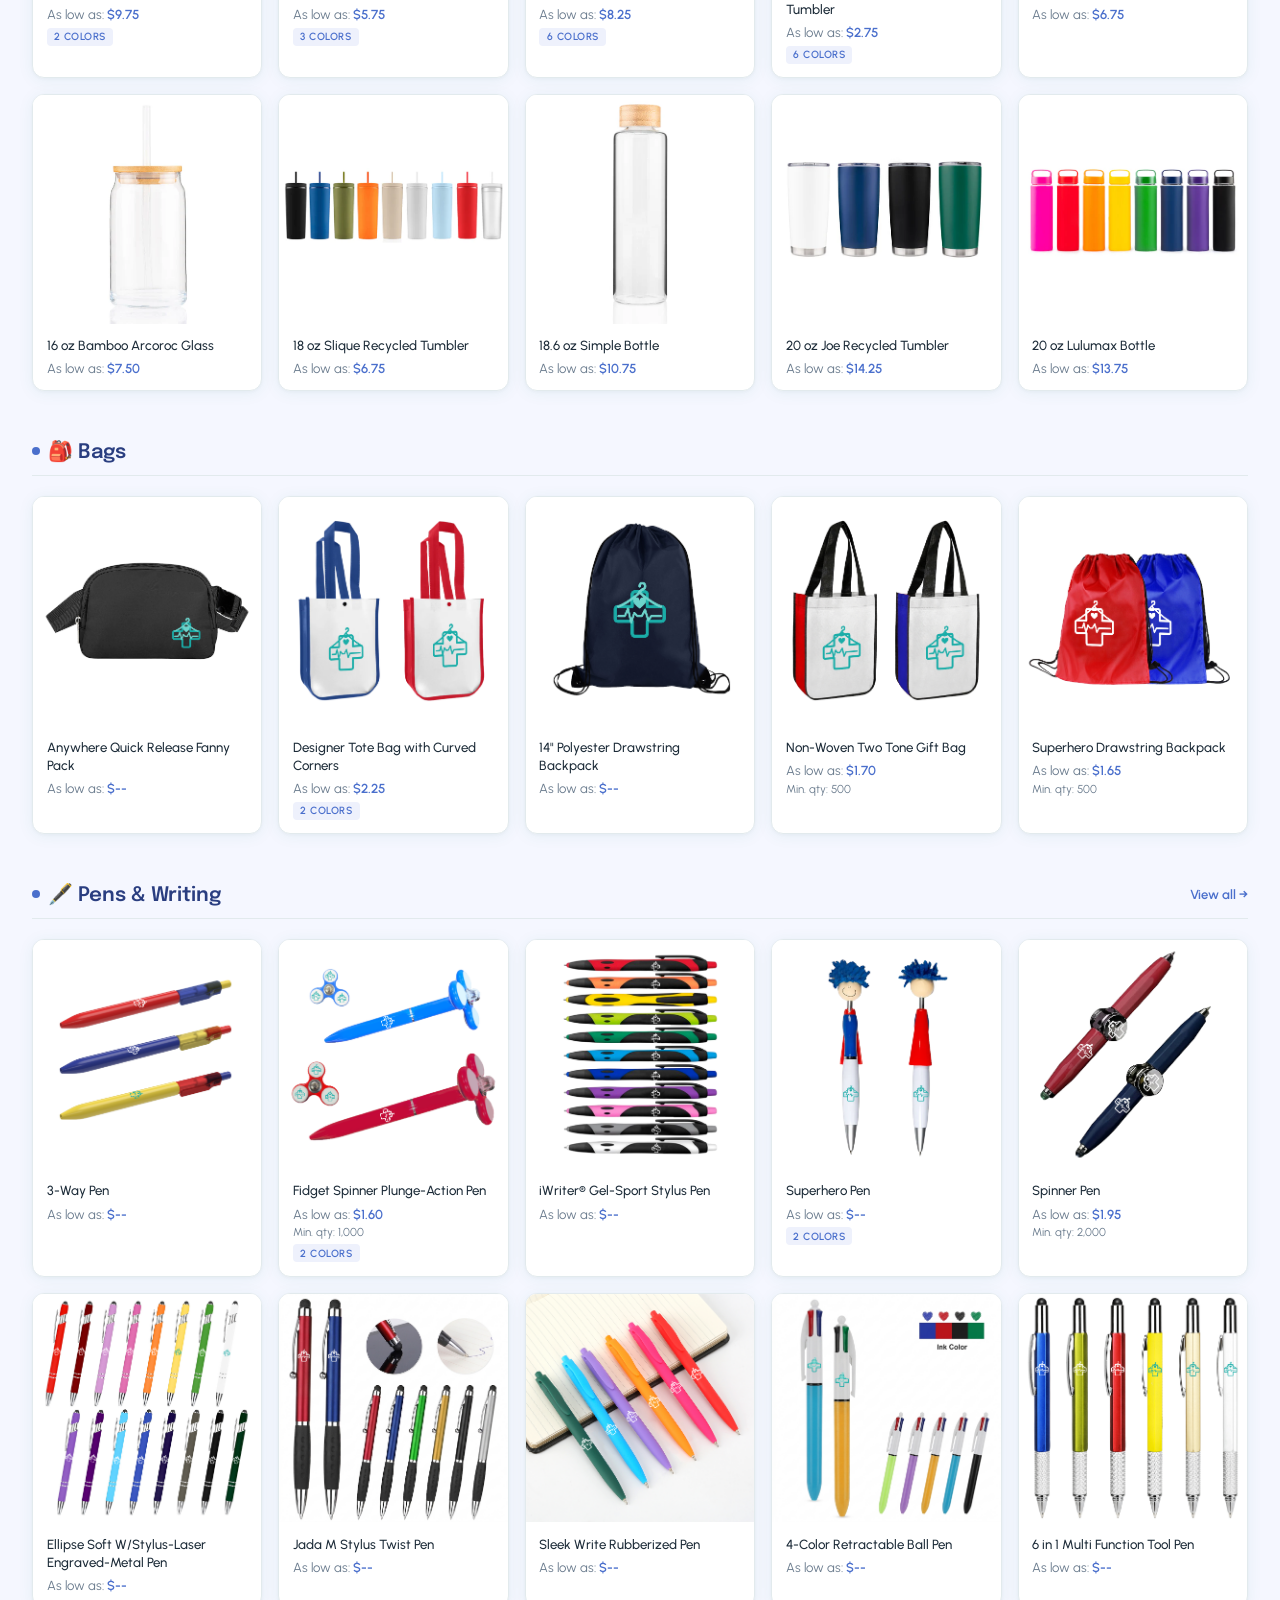
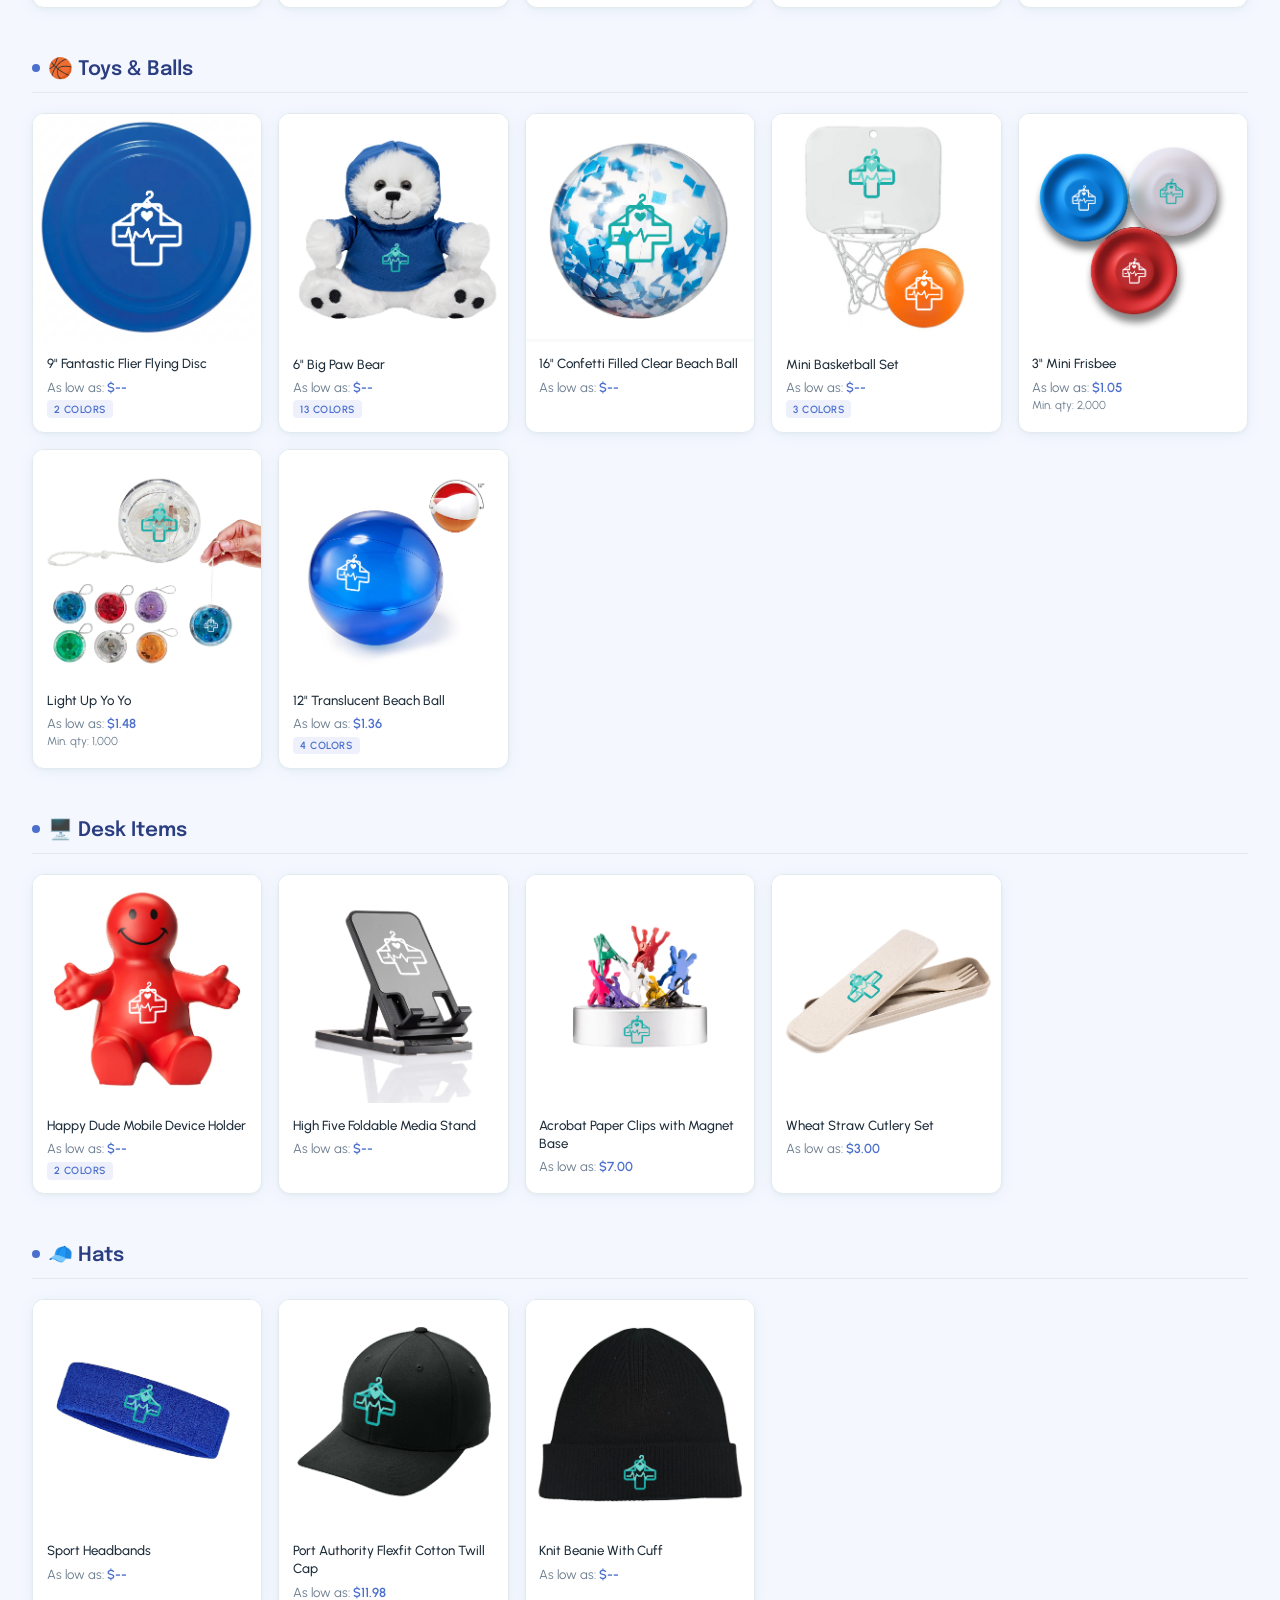
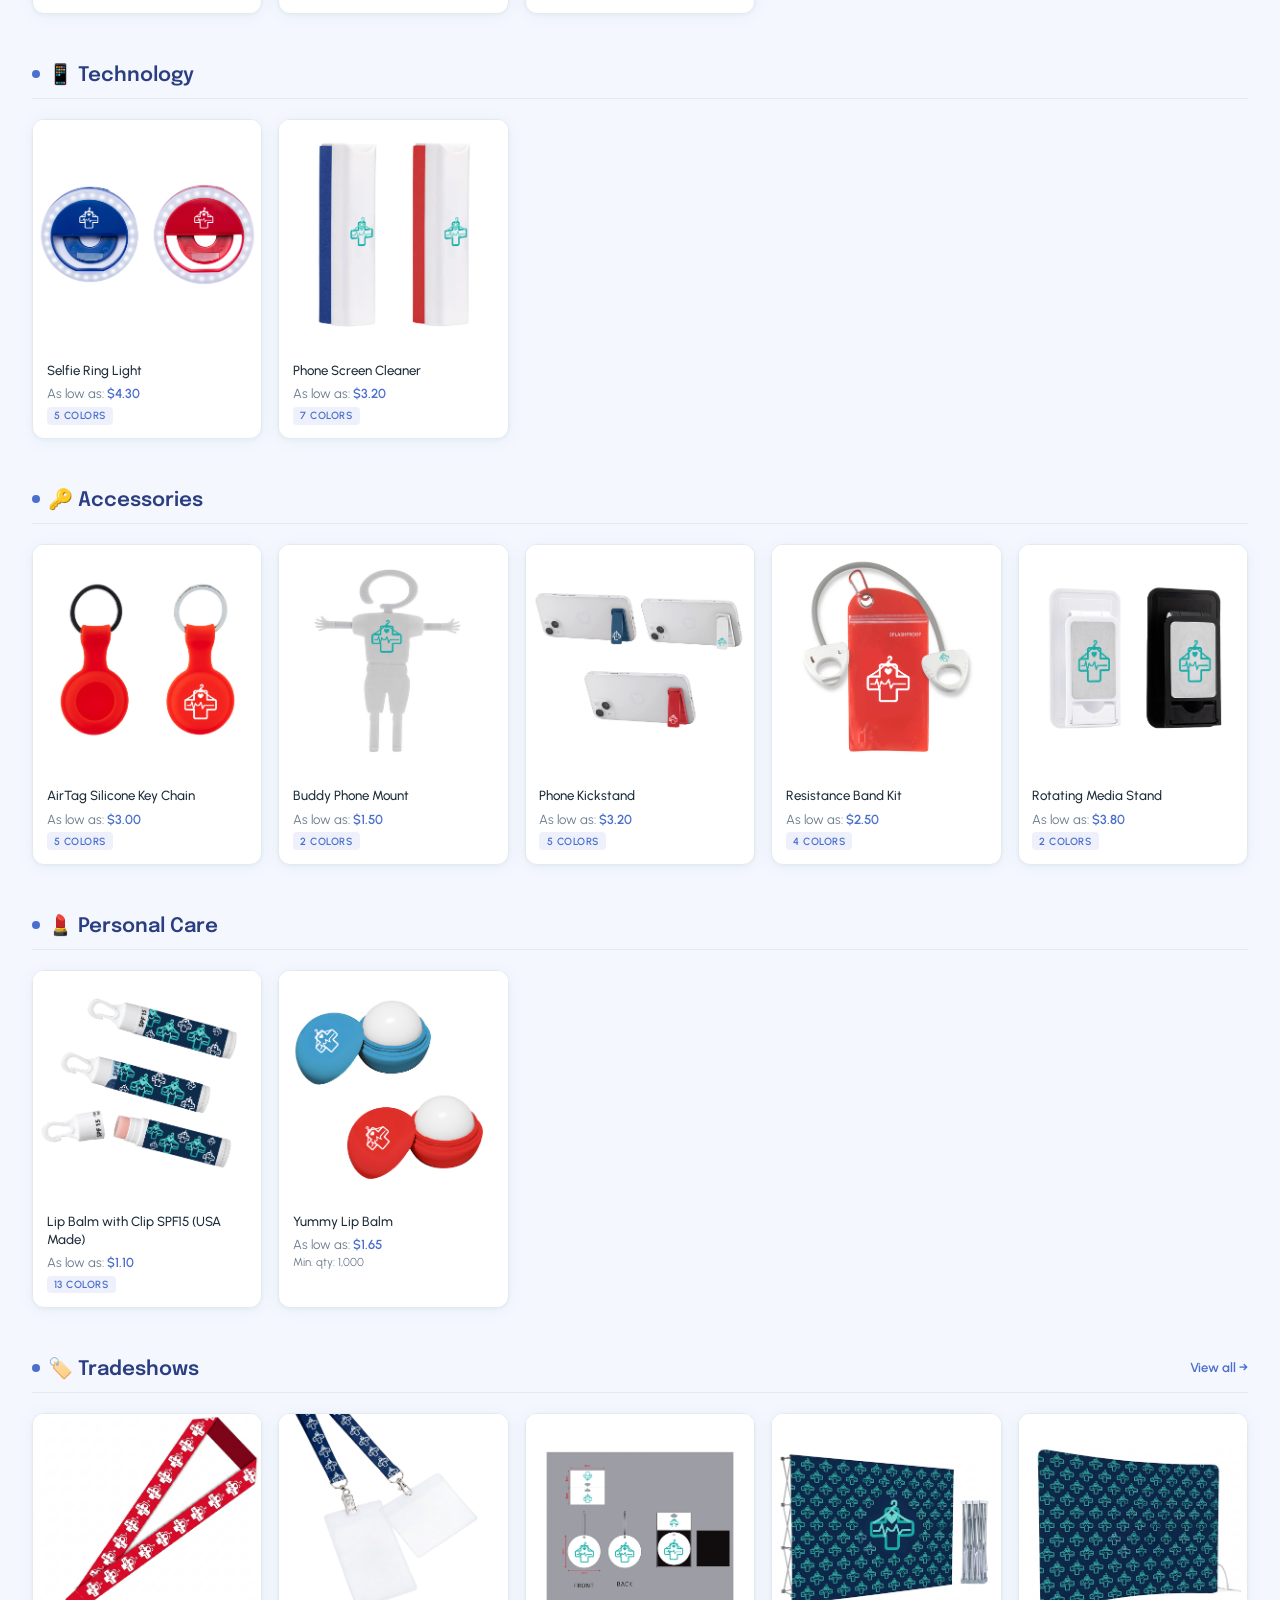
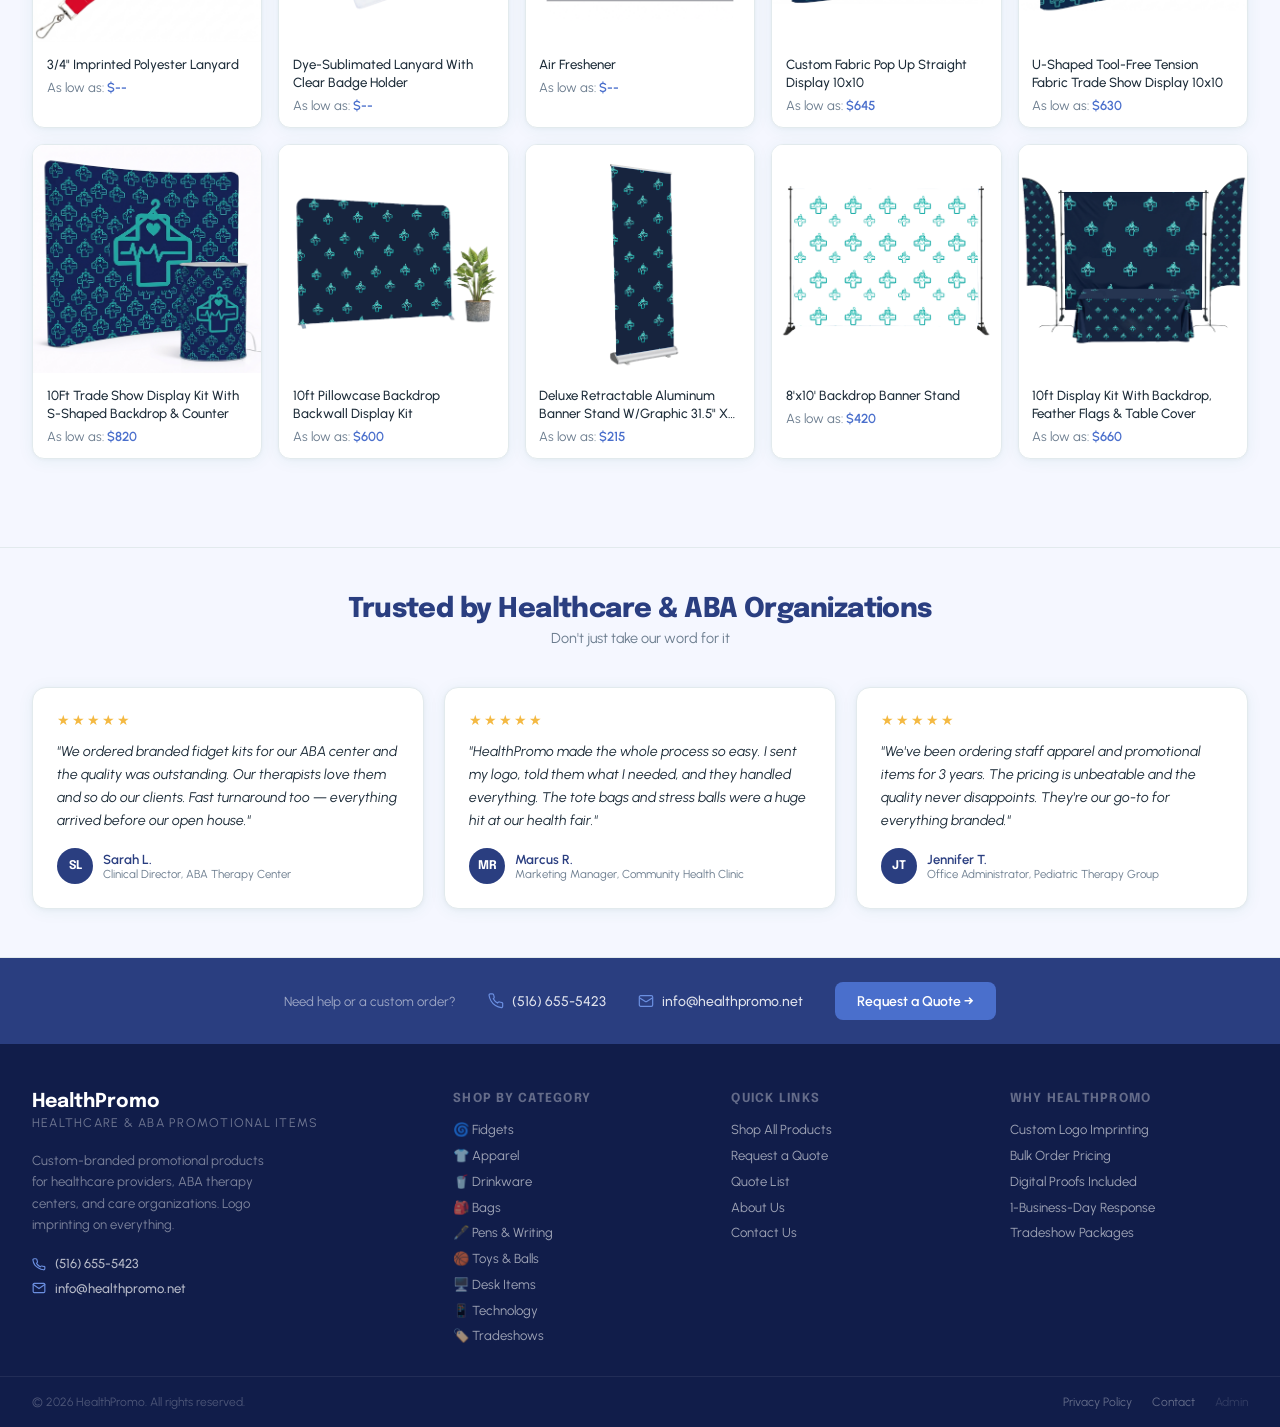
==== commit 1ad0b285: "Add SEO text section and schema markup to homepage - Organization + WebSite JSON-LD schema in <head>" ====
--- a/index.html
+++ b/index.html
@@ -14,6 +14,47 @@
 <link rel="canonical" href="https://healthpromo.net/">
 <link rel="icon" type="image/svg+xml" href="favicon.svg">
 <link rel="stylesheet" href="css/style.css">
+<script type="application/ld+json">
+{
+  "@context": "https://schema.org",
+  "@type": "Organization",
+  "name": "HealthPromo",
+  "url": "https://healthpromo.net",
+  "logo": "https://healthpromo.net/logo.svg",
+  "description": "Custom-branded promotional products for healthcare providers, ABA therapy centers, and care organizations. Based on Long Island, NY.",
+  "address": {
+    "@type": "PostalAddress",
+    "addressRegion": "NY",
+    "addressCountry": "US"
+  },
+  "contactPoint": {
+    "@type": "ContactPoint",
+    "email": "info@healthpromo.net",
+    "contactType": "sales"
+  },
+  "sameAs": [],
+  "parentOrganization": {
+    "@type": "Organization",
+    "name": "Gordon Sinclair Promotions"
+  }
+}
+</script>
+<script type="application/ld+json">
+{
+  "@context": "https://schema.org",
+  "@type": "WebSite",
+  "name": "HealthPromo",
+  "url": "https://healthpromo.net",
+  "potentialAction": {
+    "@type": "SearchAction",
+    "target": {
+      "@type": "EntryPoint",
+      "urlTemplate": "https://healthpromo.net/?q={search_term_string}"
+    },
+    "query-input": "required name=search_term_string"
+  }
+}
+</script>
 <style>
   /* ── HERO ── */
   .hero {
@@ -190,6 +231,14 @@
     .turnaround-inner{gap:1rem}
   }
 
+  /* ── ABOUT BLURB ── */
+  .about-blurb { background: var(--warm); border-bottom: 1.5px solid var(--border); padding: 2.5rem 2rem; }
+  .about-inner { max-width: 860px; margin: 0 auto; text-align: center; }
+  .about-inner h2 { font-family: 'Epilogue', sans-serif; font-size: 1.35rem; font-weight: 800; color: var(--navy); letter-spacing: -0.02em; margin-bottom: 0.9rem; }
+  .about-inner p { font-size: 0.9rem; color: var(--muted); line-height: 1.75; margin-bottom: 0.65rem; }
+  .about-inner p:last-child { margin-bottom: 0; }
+  .about-inner strong { color: var(--text); font-weight: 600; }
+
   /* ── FLOATING QUOTE BUTTON ── */
   .fab-quote {
     position: fixed;
@@ -335,6 +384,16 @@
 </div>
 
 
+
+<!-- ABOUT / SEO TEXT -->
+<section class="about-blurb">
+  <div class="about-inner">
+    <h2>Promotional Products Designed for the Healthcare Industry</h2>
+    <p>HealthPromo is a <strong>Long Island–based promotional products company</strong> specializing in custom-branded items for healthcare providers, pediatric clinics, and ABA therapy centers. We source, imprint, and deliver giveaways, staff gifts, and patient-engagement items — from <strong>branded fidgets and sensory tools</strong> to drinkware, tote bags, pens, and apparel.</p>
+    <p>Whether you're preparing for a <strong>health fair</strong>, rewarding your clinical team, welcoming new patients, or building brand recognition across your organization, we make it simple. Browse our catalog, build a quote list, and we'll respond within one business day with pricing, minimums, and a digital proof of your logo on each item.</p>
+    <p>A subsidiary of <strong>Gordon Sinclair Promotions</strong> — with decades of experience in the promotional products industry, now focused exclusively on healthcare and behavioral health organizations.</p>
+  </div>
+</section>
 
 <main class="main" id="products">
 
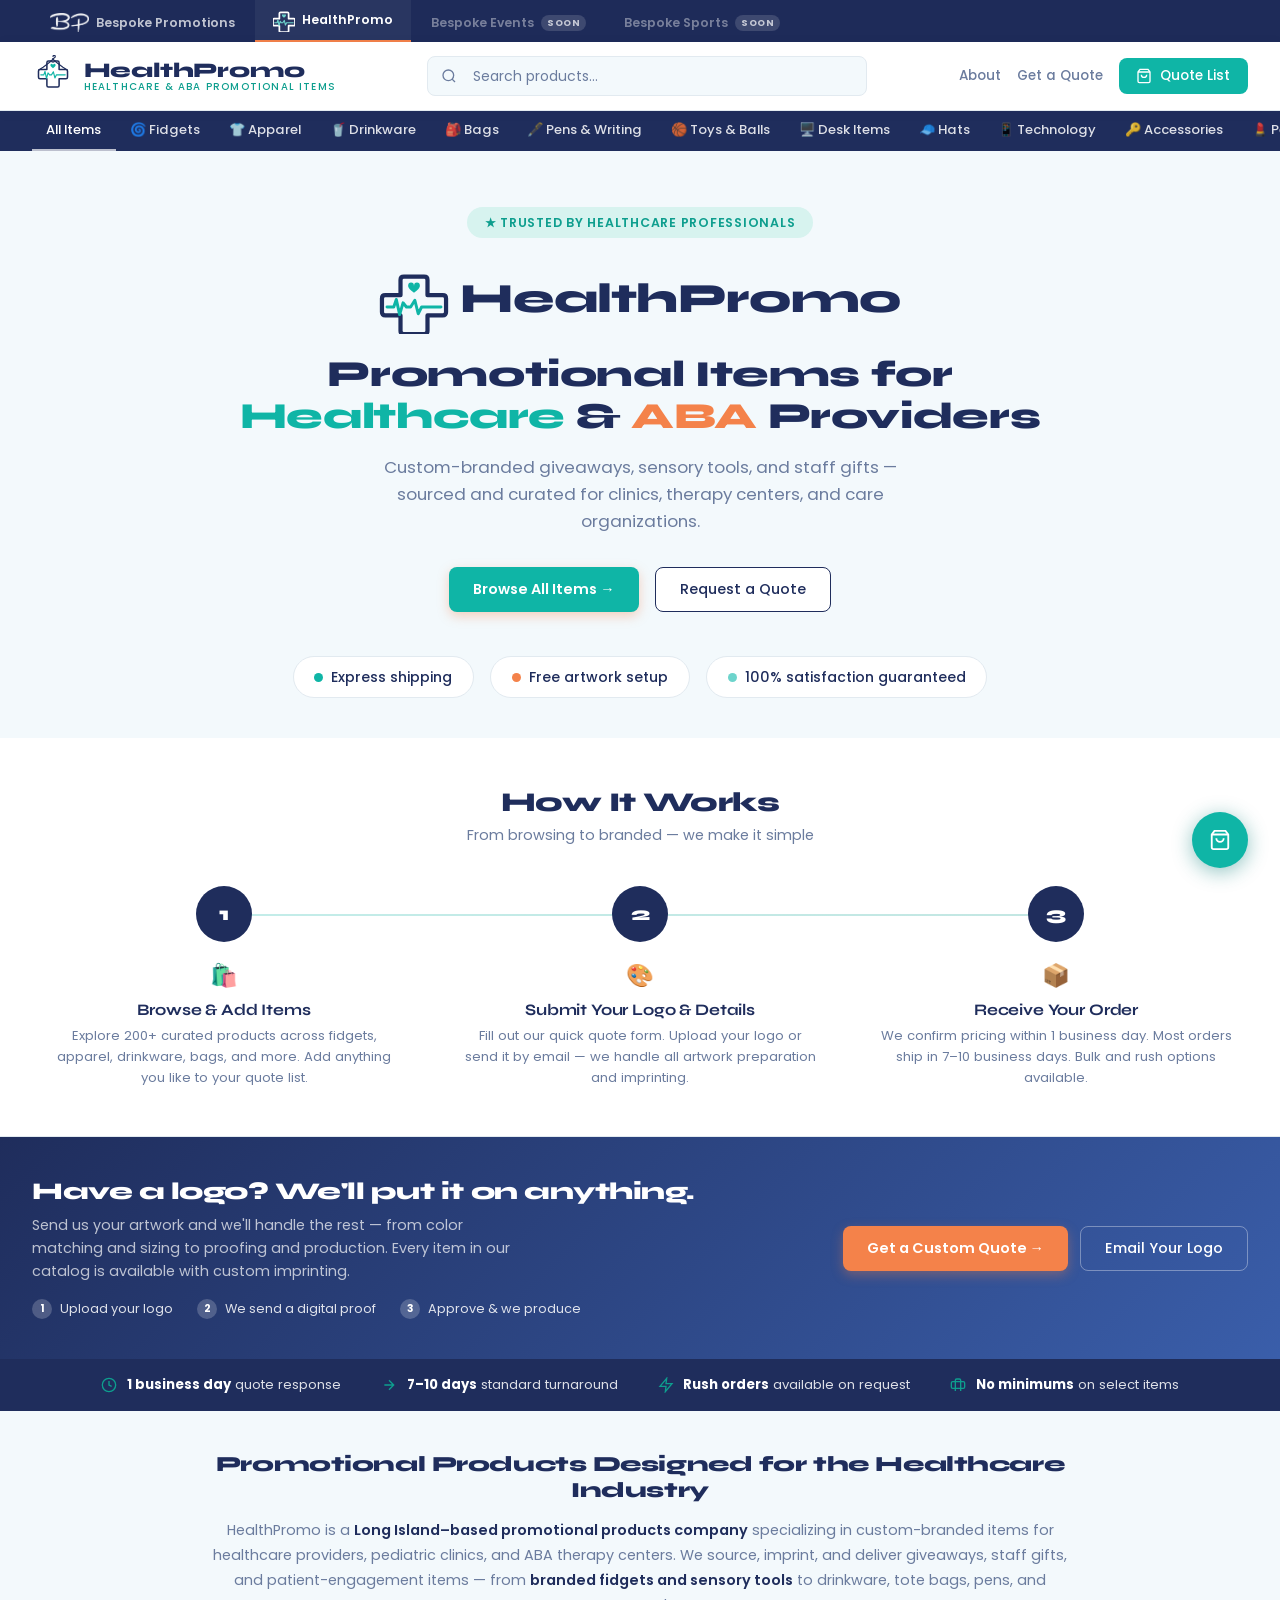
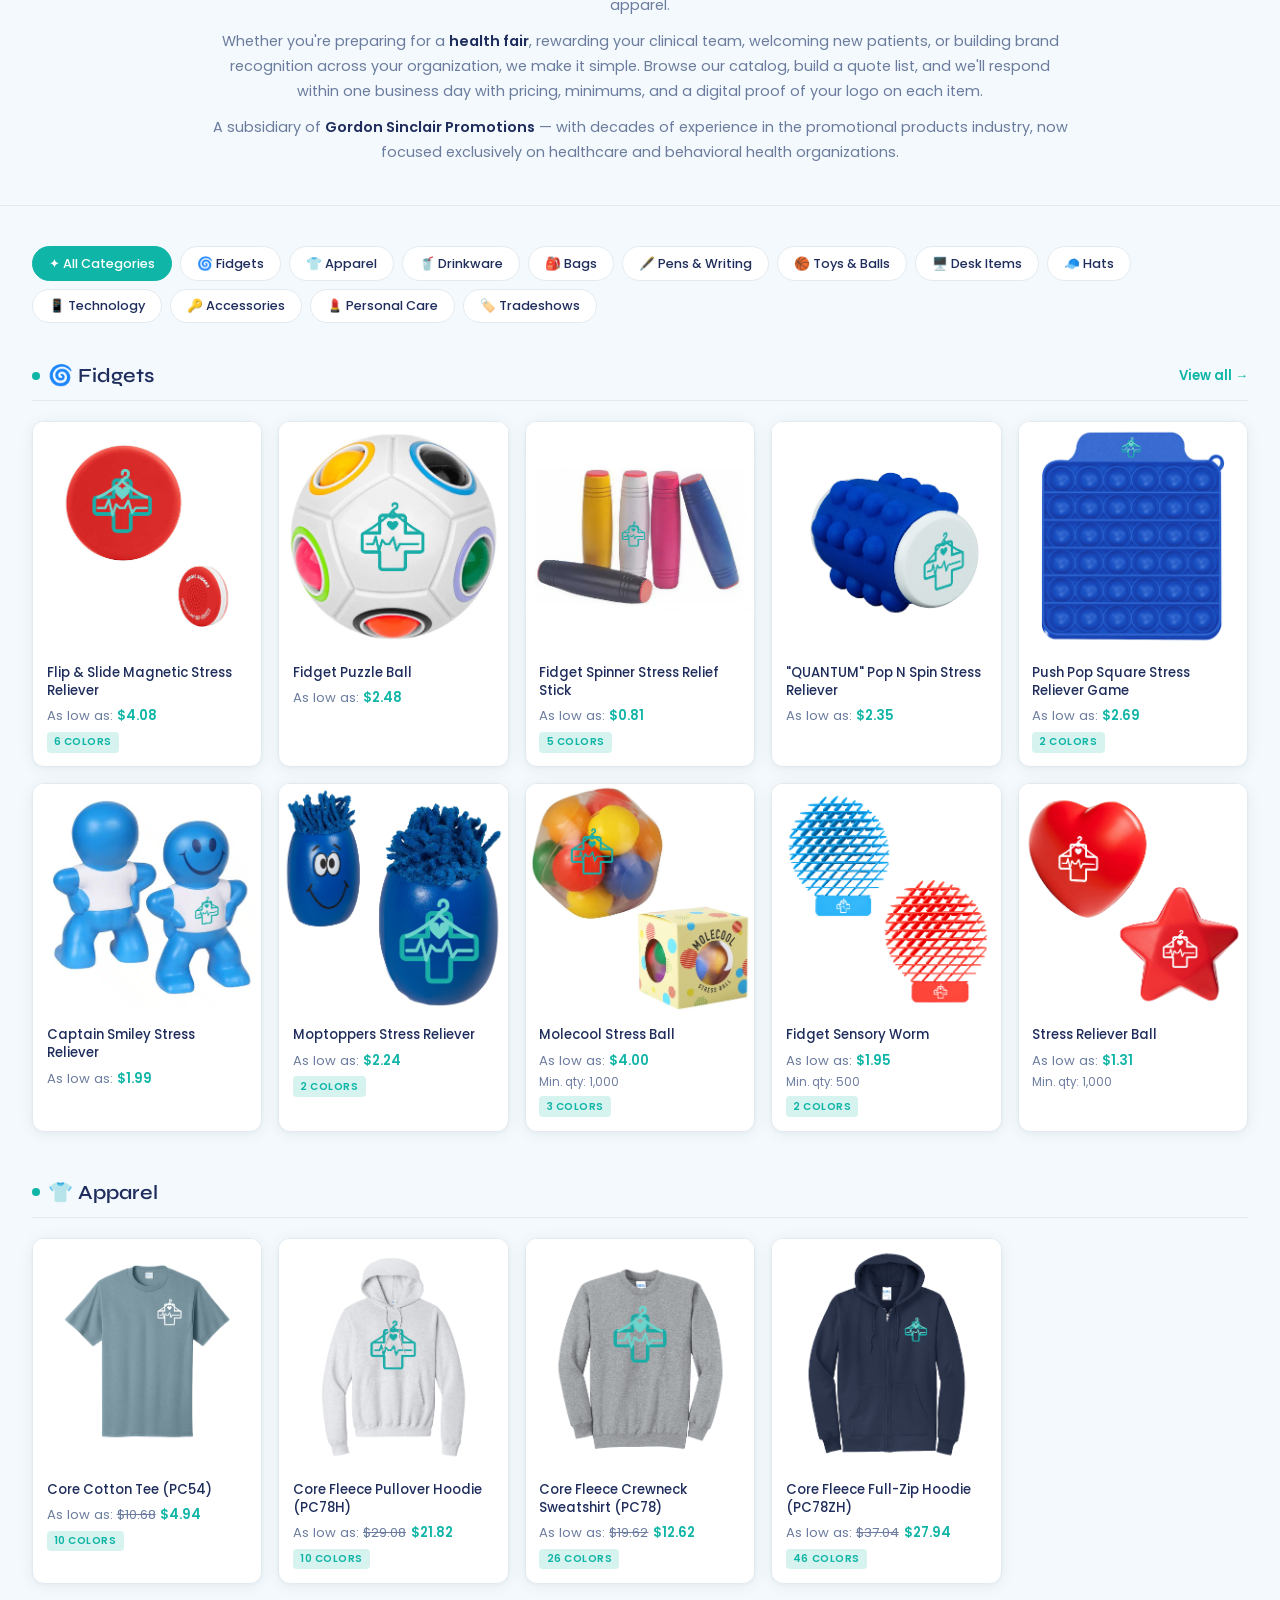
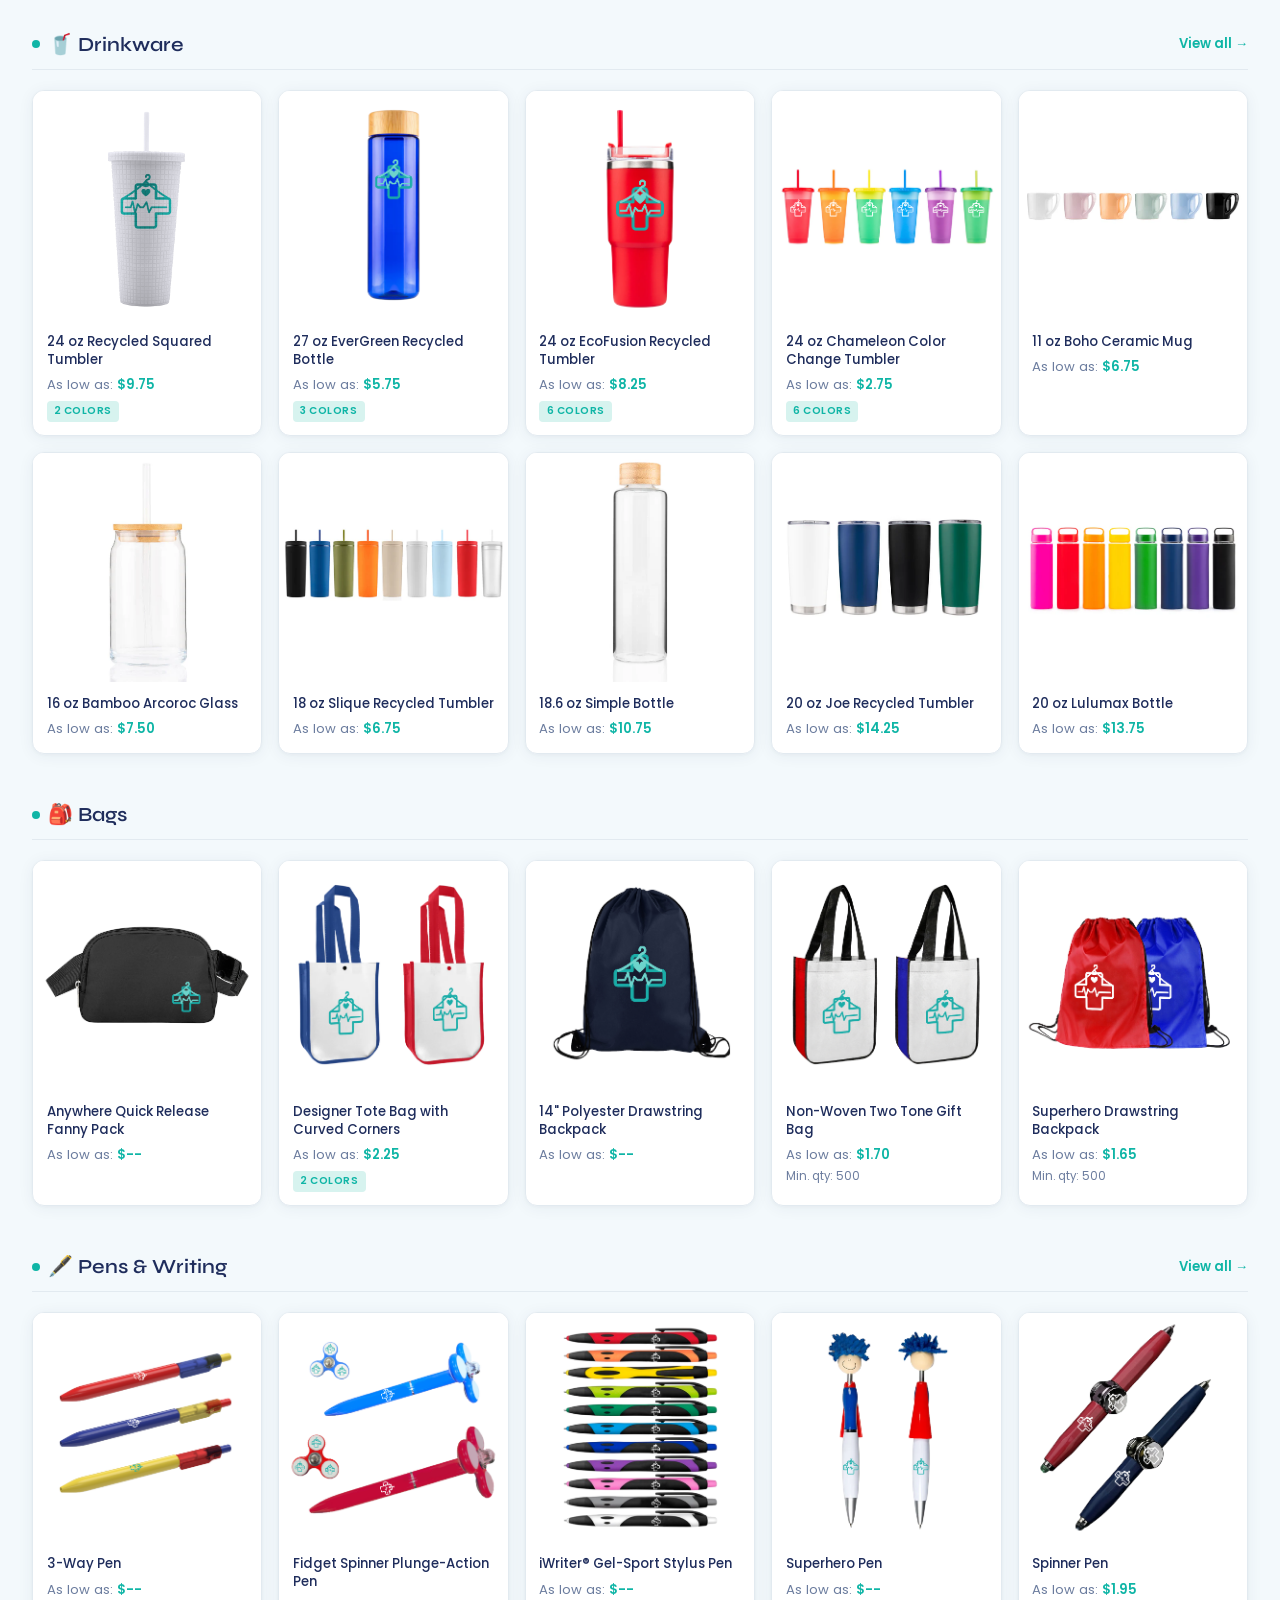
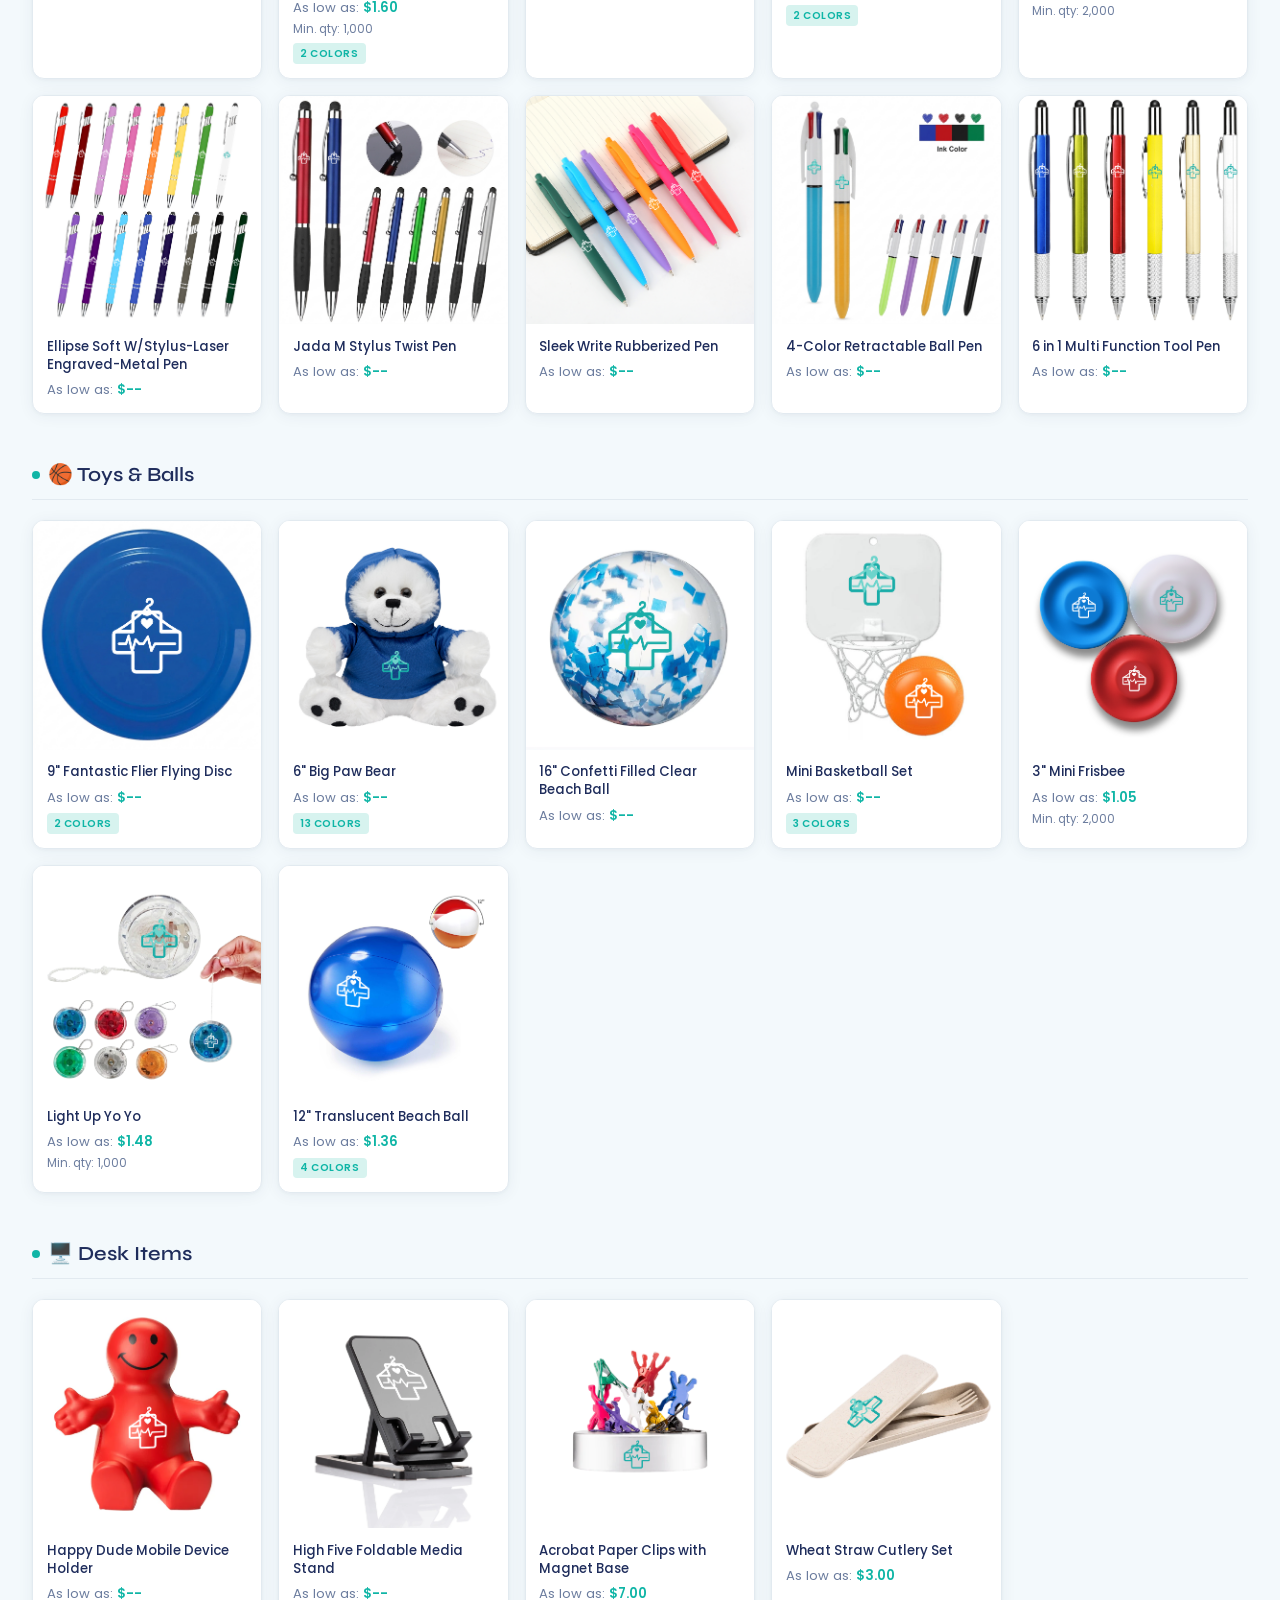
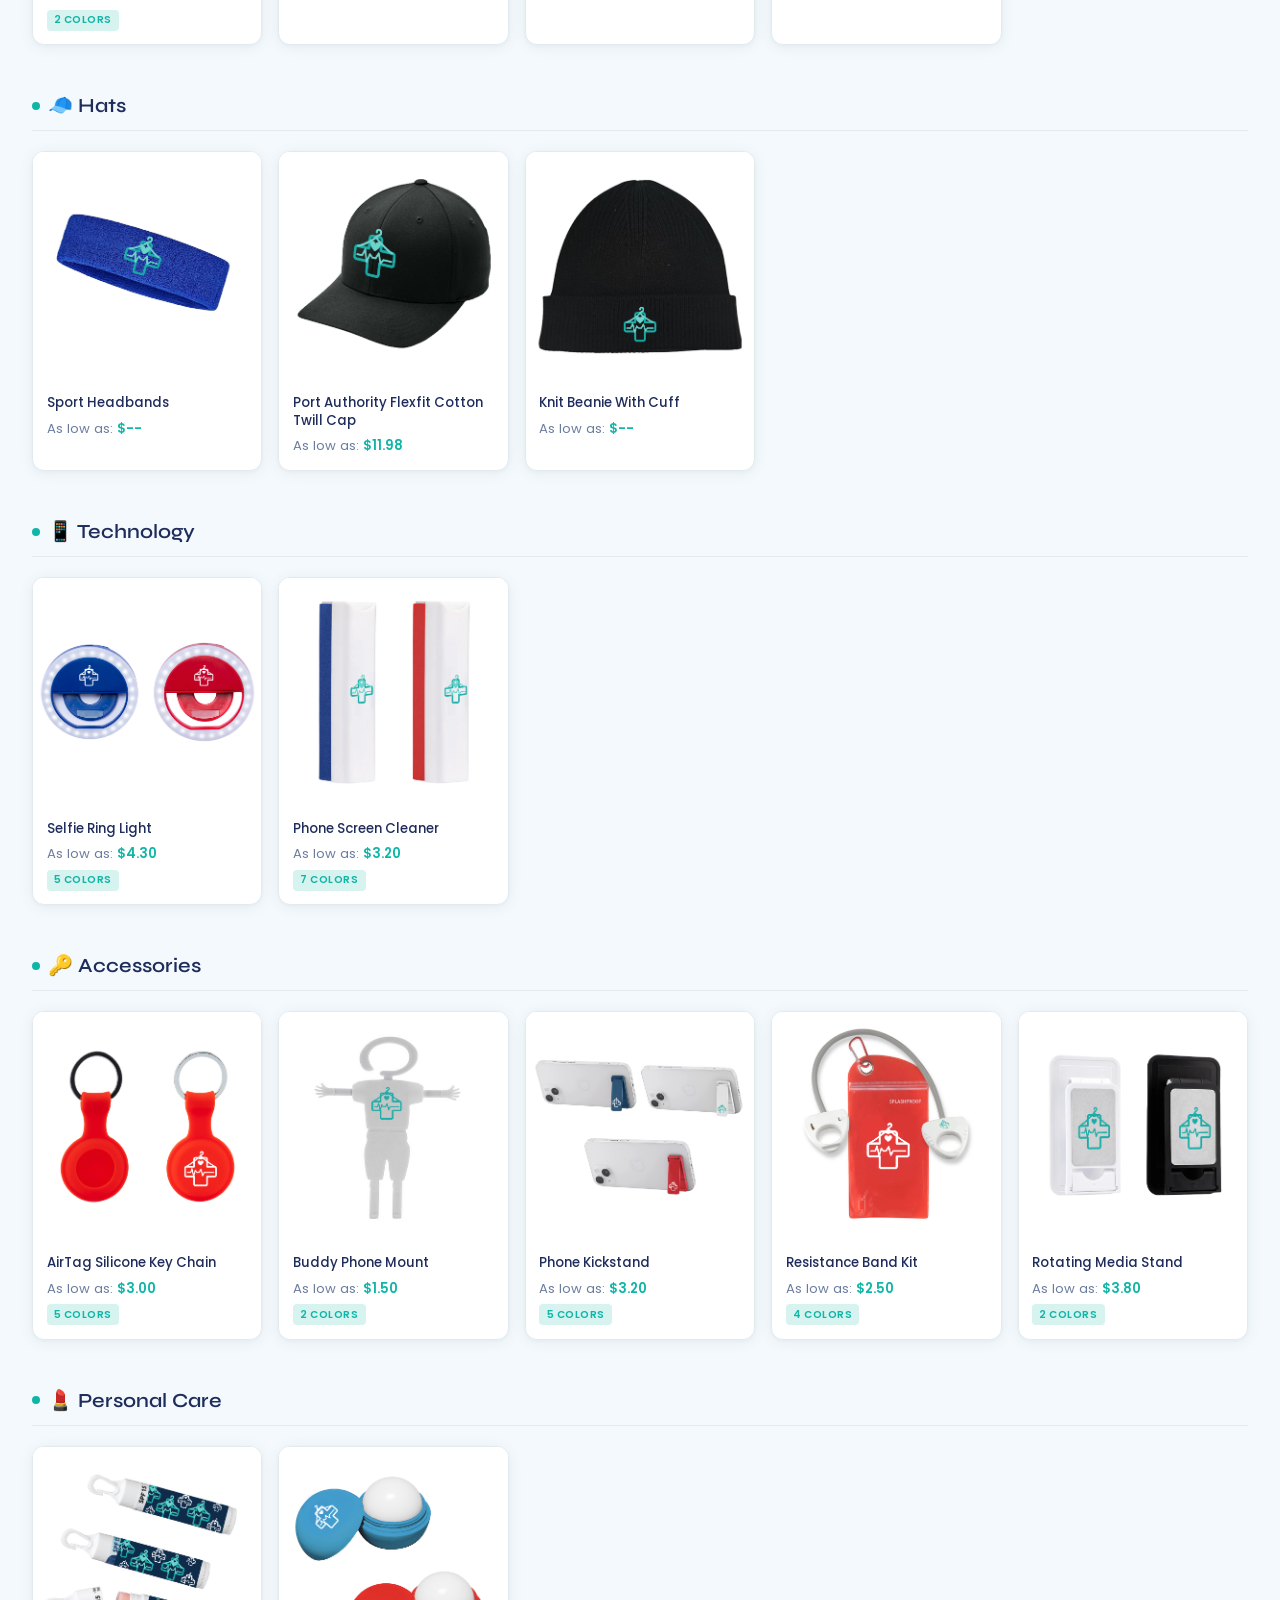
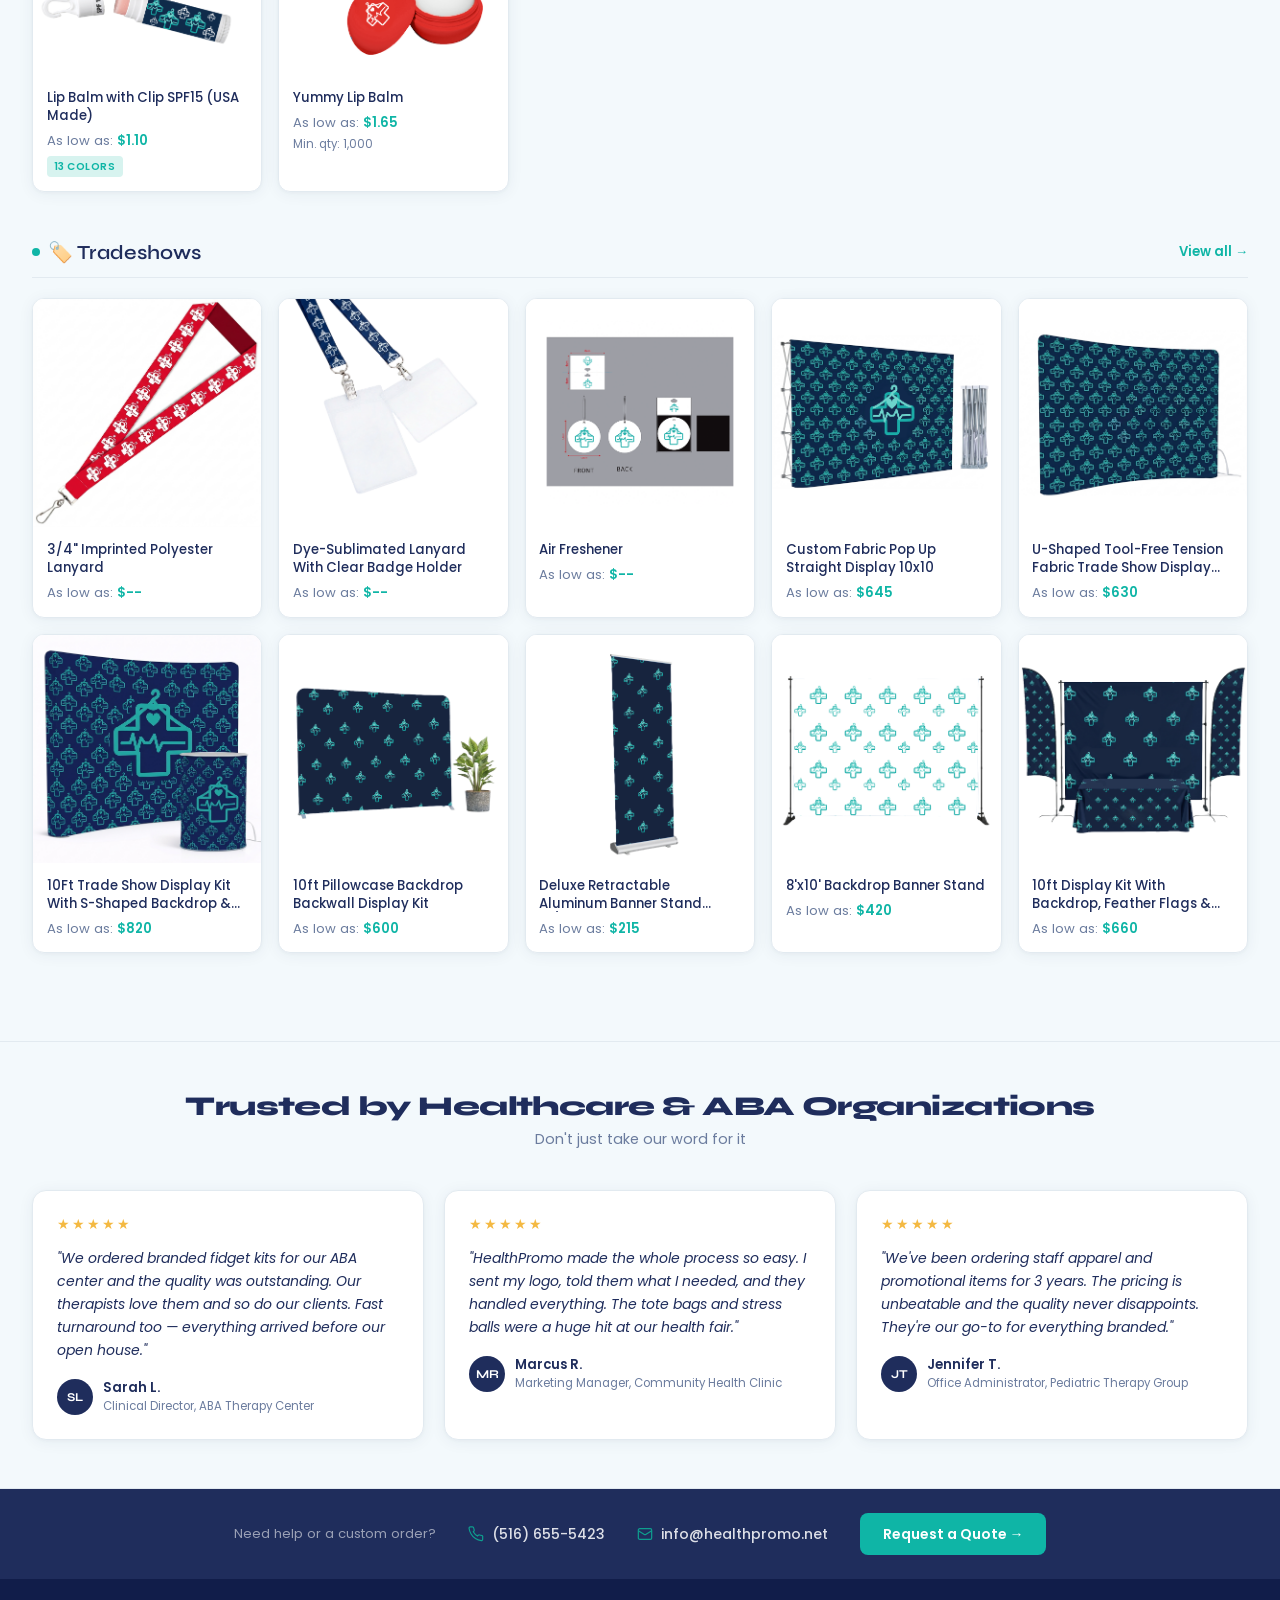
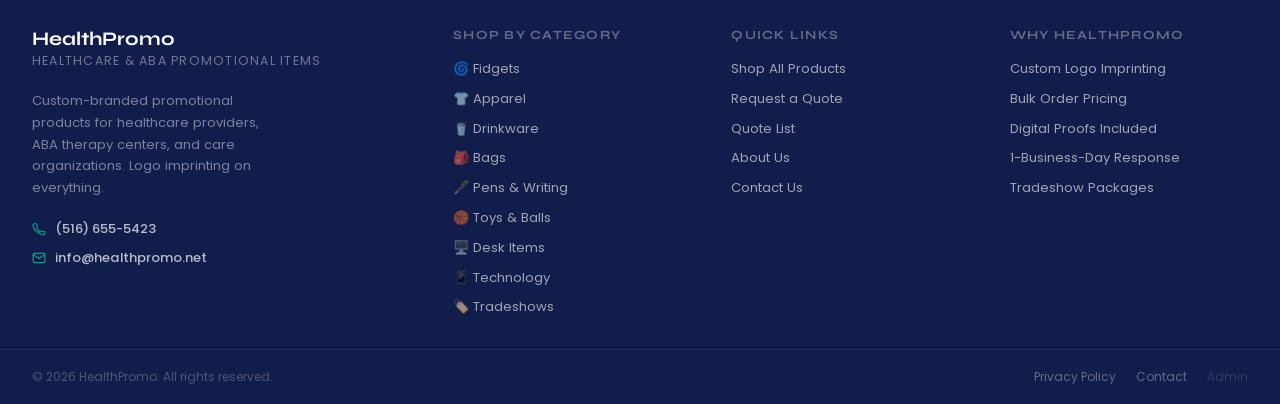
==== commit a3b09562: "Restyle homepage to match Bespoke" ====
--- a/index.html
+++ b/index.html
@@ -58,28 +58,28 @@
 <style>
   /* ── HERO ── */
   .hero {
-    background: linear-gradient(135deg, #2a3e80 0%, #4a6fcc 50%, #7a9fe8 100%);
-    padding: 3.5rem 2rem;
-    position: relative;
-    overflow: hidden;
-  }
-  .hero::before {
-    content: '';
-    position: absolute; inset: 0;
-    background: url("data:image/svg+xml,%3Csvg width='60' height='60' viewBox='0 0 60 60' xmlns='http://www.w3.org/2000/svg'%3E%3Cg fill='%23ffffff' fill-opacity='0.03'%3E%3Ccircle cx='30' cy='30' r='20'/%3E%3C/g%3E%3C/svg%3E");
-  }
-  .hero-inner { max-width: 1280px; margin: 0 auto; position: relative; display: flex; align-items: center; justify-content: space-between; gap: 2rem; }
-  .hero-text { max-width: 560px; }
-  .hero-badge { display: inline-flex; align-items: center; gap: 0.4rem; background: rgba(255,255,255,0.12); border: 1px solid rgba(255,255,255,0.2); color: rgba(255,255,255,0.9); border-radius: 100px; padding: 0.3rem 0.8rem; font-size: 0.75rem; font-weight: 500; letter-spacing: 0.05em; text-transform: uppercase; margin-bottom: 1rem; }
-  .hero h1 { font-family: 'Epilogue', sans-serif; letter-spacing: -0.02em; font-size: 2.5rem; font-weight: 600; color: white; line-height: 1.2; margin-bottom: 1rem; }
-  .hero h1 em { font-style: italic; color: var(--accent); }
-  .hero-aba { color: #5b9cf6; font-weight: 700; font-style: italic; }
-  .hero p { color: rgba(255,255,255,0.72); font-size: 1rem; line-height: 1.65; margin-bottom: 1.5rem; font-weight: 300; }
-  .hero-cta { display: flex; gap: 0.75rem; flex-wrap: wrap; }
-  .hero-stats { display: flex; flex-direction: column; gap: 1rem; flex-shrink: 0; }
-  .stat-card { background: rgba(255,255,255,0.1); border: 1px solid rgba(255,255,255,0.15); border-radius: 12px; padding: 1rem 1.5rem; text-align: center; backdrop-filter: blur(8px); min-width: 130px; }
-  .stat-num { font-family: 'Epilogue', sans-serif; font-size: 1.8rem; color: white; font-weight: 600; }
-  .stat-label { font-size: 0.72rem; color: rgba(255,255,255,0.6); text-transform: uppercase; letter-spacing: 0.08em; margin-top: 0.2rem; }
+    background: var(--warm);
+    padding: 3.5rem 2rem 2.75rem;
+    text-align: center;
+  }
+  .hero-inner { max-width: 880px; margin: 0 auto; display: flex; flex-direction: column; align-items: center; }
+  .hero-badge { display: inline-flex; align-items: center; gap: 0.4rem; background: var(--teal-light); border: none; color: var(--teal-mid); border-radius: 100px; padding: 0.4rem 1.1rem; font-size: 0.78rem; font-weight: 600; letter-spacing: 0.06em; text-transform: uppercase; margin-bottom: 1.6rem; }
+  .hero-logo { display: flex; align-items: center; justify-content: center; gap: 0.7rem; margin-bottom: 1.3rem; }
+  .hero-logo svg { width: 70px; height: 70px; }
+  .hero-logo .nm { font-family: 'Syne', sans-serif; font-weight: 800; font-size: 2.6rem; color: var(--navy); letter-spacing: -0.01em; }
+  .hero h1 { font-family: 'Syne', sans-serif; letter-spacing: -0.01em; font-size: 2.3rem; font-weight: 800; color: var(--navy); line-height: 1.14; margin-bottom: 1rem; }
+  .hero h1 em { font-style: normal; color: var(--teal); }
+  .hero-aba { color: var(--accent); font-weight: 800; font-style: normal; }
+  .hero p { color: var(--muted); font-size: 1.05rem; line-height: 1.6; max-width: 560px; margin: 0 auto 2rem; font-weight: 400; }
+  .hero-cta { display: flex; gap: 1rem; justify-content: center; flex-wrap: wrap; }
+  .hero .btn-primary { background: var(--teal); }
+  .hero .btn-primary:hover { background: var(--teal-mid); }
+  .hero .btn-outline { color: var(--navy); border-color: var(--navy); background: #fff; }
+  .hero .btn-outline:hover { background: var(--navy); color: #fff; }
+  .hero-stats { display: none; }
+  .feats { display: flex; justify-content: center; gap: 1rem; flex-wrap: wrap; padding: 0 2rem 2.5rem; background: var(--warm); }
+  .feat { display: flex; align-items: center; gap: 0.5rem; background: #fff; border: 1px solid var(--border); border-radius: 40px; padding: 0.6rem 1.3rem; font-size: 0.88rem; font-weight: 500; color: var(--text); }
+  .feat .d { width: 9px; height: 9px; border-radius: 50%; }
 
   /* ── MAIN ── */
   .main { max-width: 1280px; margin: 0 auto; padding: 2.5rem 2rem; }
@@ -92,12 +92,12 @@
   .quote-content a { color: var(--teal); font-weight: 600; text-decoration: none; }
 
   .category-pills { display: flex; gap: 0.5rem; flex-wrap: wrap; margin-bottom: 2.5rem; }
-  .pill { background: white; border: 1.5px solid var(--border); border-radius: 100px; padding: 0.45rem 1rem; font-size: 0.8rem; font-weight: 500; color: var(--text); cursor: pointer; transition: all 0.18s; text-decoration: none; display: flex; align-items: center; gap: 0.4rem; font-family: 'Urbanist', sans-serif; }
+  .pill { background: white; border: 1.5px solid var(--border); border-radius: 100px; padding: 0.45rem 1rem; font-size: 0.8rem; font-weight: 500; color: var(--text); cursor: pointer; transition: all 0.18s; text-decoration: none; display: flex; align-items: center; gap: 0.4rem; font-family: 'Poppins', sans-serif; }
   .pill:hover { border-color: var(--teal); color: var(--teal); background: var(--teal-light); }
   .pill.active { background: var(--teal); color: white; border-color: var(--teal); }
 
   .section-header { display: flex; align-items: center; justify-content: space-between; margin-bottom: 1.25rem; padding-bottom: 0.75rem; border-bottom: 1.5px solid var(--border); }
-  .section-title { font-family: 'Epilogue', sans-serif; font-size: 1.25rem; color: var(--navy); font-weight: 600; display: flex; align-items: center; gap: 0.5rem; }
+  .section-title { font-family: 'Syne', sans-serif; font-size: 1.25rem; color: var(--navy); font-weight: 600; display: flex; align-items: center; gap: 0.5rem; }
   .section-title .dot { width: 8px; height: 8px; background: var(--teal); border-radius: 50%; display: inline-block; }
   .view-all { color: var(--teal); text-decoration: none; font-size: 0.82rem; font-weight: 600; display: flex; align-items: center; gap: 0.3rem; transition: gap 0.2s; }
   .view-all:hover { gap: 0.5rem; }
@@ -126,7 +126,7 @@
   .product-card:hover .add-btn { opacity: 1; transform: scale(1); }
   .add-btn:hover { background: var(--teal-mid); }
 
-  .preview-btn { position: absolute; top: 10px; left: 10px; border-radius: 8px; background: var(--navy); color: white; border: none; cursor: pointer; display: flex; align-items: center; gap: 0.3rem; opacity: 0; transform: scale(0.8); transition: opacity 0.2s, transform 0.2s, background 0.2s; font-size: 0.65rem; font-weight: 600; padding: 0 0.5rem; height: 32px; white-space: nowrap; font-family: 'Urbanist', sans-serif; z-index: 10; }
+  .preview-btn { position: absolute; top: 10px; left: 10px; border-radius: 8px; background: var(--navy); color: white; border: none; cursor: pointer; display: flex; align-items: center; gap: 0.3rem; opacity: 0; transform: scale(0.8); transition: opacity 0.2s, transform 0.2s, background 0.2s; font-size: 0.65rem; font-weight: 600; padding: 0 0.5rem; height: 32px; white-space: nowrap; font-family: 'Poppins', sans-serif; z-index: 10; }
   .product-card:hover .preview-btn { opacity: 1; transform: scale(1); }
   .preview-btn:hover { background: #1a3060; }
   .preview-btn svg { width: 12px; height: 12px; fill: none; stroke: currentColor; stroke-width: 2; flex-shrink: 0; }
@@ -138,7 +138,7 @@
   .lp-overlay.open { display: flex; }
   .lp-modal { background: white; border-radius: 18px; width: 100%; max-width: 680px; max-height: 92vh; overflow-y: auto; box-shadow: 0 24px 60px rgba(0,0,0,0.3); display: flex; flex-direction: column; }
   .lp-header { padding: 1.25rem 1.5rem; border-bottom: 1px solid var(--border); display: flex; align-items: center; justify-content: space-between; flex-shrink: 0; }
-  .lp-header h3 { font-family: 'Epilogue', sans-serif; font-size: 1.05rem; font-weight: 800; color: var(--navy); letter-spacing: -0.01em; }
+  .lp-header h3 { font-family: 'Syne', sans-serif; font-size: 1.05rem; font-weight: 800; color: var(--navy); letter-spacing: -0.01em; }
   .lp-close { background: none; border: none; font-size: 1.4rem; cursor: pointer; color: var(--muted); line-height: 1; padding: 0; transition: color 0.2s; }
   .lp-close:hover { color: var(--text); }
   .lp-body { padding: 1.25rem 1.5rem; flex: 1; }
@@ -157,9 +157,9 @@
   .lp-slider-label span { color: var(--muted); font-weight: 400; }
   .lp-slider { width: 100%; }
   .lp-footer { padding: 1rem 1.5rem; border-top: 1px solid var(--border); display: flex; gap: 0.75rem; flex-shrink: 0; }
-  .lp-dl-btn { background: var(--navy); color: white; border: none; border-radius: 8px; padding: 0.65rem 1.2rem; font-family: 'Urbanist', sans-serif; font-size: 0.85rem; font-weight: 600; cursor: pointer; flex: 1; transition: background 0.2s; display: flex; align-items: center; justify-content: center; gap: 0.4rem; }
+  .lp-dl-btn { background: var(--navy); color: white; border: none; border-radius: 8px; padding: 0.65rem 1.2rem; font-family: 'Poppins', sans-serif; font-size: 0.85rem; font-weight: 600; cursor: pointer; flex: 1; transition: background 0.2s; display: flex; align-items: center; justify-content: center; gap: 0.4rem; }
   .lp-dl-btn:hover { background: #1a3060; }
-  .lp-quote-btn { background: var(--teal); color: white; border: none; border-radius: 8px; padding: 0.65rem 1.2rem; font-family: 'Urbanist', sans-serif; font-size: 0.85rem; font-weight: 600; cursor: pointer; flex: 1; transition: background 0.2s; display: flex; align-items: center; justify-content: center; gap: 0.4rem; }
+  .lp-quote-btn { background: var(--teal); color: white; border: none; border-radius: 8px; padding: 0.65rem 1.2rem; font-family: 'Poppins', sans-serif; font-size: 0.85rem; font-weight: 600; cursor: pointer; flex: 1; transition: background 0.2s; display: flex; align-items: center; justify-content: center; gap: 0.4rem; }
   .lp-quote-btn:hover { background: var(--teal-mid); }
   .lp-no-img { text-align: center; padding: 3rem 1rem; color: var(--muted); font-size: 0.9rem; }
 
@@ -171,20 +171,20 @@
   .how-it-works { background: white; padding: 3rem 2rem; border-bottom: 1.5px solid var(--border); }
   .how-inner { max-width: 1280px; margin: 0 auto; }
   .section-heading { text-align: center; margin-bottom: 2.5rem; }
-  .section-heading h2 { font-family: 'Epilogue', sans-serif; font-size: 1.7rem; font-weight: 800; color: var(--navy); letter-spacing: -0.02em; margin-bottom: 0.4rem; }
+  .section-heading h2 { font-family: 'Syne', sans-serif; font-size: 1.7rem; font-weight: 800; color: var(--navy); letter-spacing: -0.02em; margin-bottom: 0.4rem; }
   .section-heading p { font-size: 0.9rem; color: var(--muted); }
   .steps-grid { display: grid; grid-template-columns: repeat(3, 1fr); gap: 2rem; position: relative; }
   .steps-grid::before { content: ''; position: absolute; top: 28px; left: calc(16.66% + 1rem); right: calc(16.66% + 1rem); height: 2px; background: linear-gradient(90deg, var(--teal), var(--teal-mid)); opacity: 0.25; }
   .step { text-align: center; padding: 0 1rem; }
-  .step-num { width: 56px; height: 56px; border-radius: 50%; background: var(--navy); color: white; font-family: 'Epilogue', sans-serif; font-size: 1.2rem; font-weight: 800; display: flex; align-items: center; justify-content: center; margin: 0 auto 1rem; position: relative; z-index: 1; }
+  .step-num { width: 56px; height: 56px; border-radius: 50%; background: var(--navy); color: white; font-family: 'Syne', sans-serif; font-size: 1.2rem; font-weight: 800; display: flex; align-items: center; justify-content: center; margin: 0 auto 1rem; position: relative; z-index: 1; }
   .step-icon { font-size: 1.4rem; margin-bottom: 0.5rem; }
-  .step h3 { font-family: 'Epilogue', sans-serif; font-size: 1rem; font-weight: 700; color: var(--navy); margin-bottom: 0.4rem; letter-spacing: -0.01em; }
+  .step h3 { font-family: 'Syne', sans-serif; font-size: 1rem; font-weight: 700; color: var(--navy); margin-bottom: 0.4rem; letter-spacing: -0.01em; }
   .step p { font-size: 0.82rem; color: var(--muted); line-height: 1.6; }
 
   /* ── LOGO UPLOAD CTA ── */
   .logo-cta { background: linear-gradient(135deg, var(--navy) 0%, #3a5eaa 100%); padding: 2.5rem 2rem; }
   .logo-cta-inner { max-width: 1280px; margin: 0 auto; display: flex; align-items: center; justify-content: space-between; gap: 2rem; flex-wrap: wrap; }
-  .logo-cta-text h2 { font-family: 'Epilogue', sans-serif; font-size: 1.5rem; font-weight: 800; color: white; letter-spacing: -0.02em; margin-bottom: 0.5rem; }
+  .logo-cta-text h2 { font-family: 'Syne', sans-serif; font-size: 1.5rem; font-weight: 800; color: white; letter-spacing: -0.02em; margin-bottom: 0.5rem; }
   .logo-cta-text p { color: rgba(255,255,255,0.7); font-size: 0.9rem; line-height: 1.6; max-width: 480px; }
   .logo-cta-actions { display: flex; gap: 0.75rem; flex-wrap: wrap; flex-shrink: 0; }
   .logo-steps { display: flex; gap: 1.5rem; margin-top: 1rem; flex-wrap: wrap; }
@@ -199,7 +199,7 @@
   .stars { color: #f4b942; font-size: 0.85rem; margin-bottom: 0.75rem; letter-spacing: 2px; }
   .testimonial-text { font-size: 0.875rem; color: var(--text); line-height: 1.65; margin-bottom: 1rem; font-style: italic; }
   .testimonial-author { display: flex; align-items: center; gap: 0.65rem; }
-  .author-avatar { width: 36px; height: 36px; border-radius: 50%; background: var(--navy); color: white; font-family: 'Epilogue', sans-serif; font-size: 0.75rem; font-weight: 700; display: flex; align-items: center; justify-content: center; flex-shrink: 0; }
+  .author-avatar { width: 36px; height: 36px; border-radius: 50%; background: var(--navy); color: white; font-family: 'Syne', sans-serif; font-size: 0.75rem; font-weight: 700; display: flex; align-items: center; justify-content: center; flex-shrink: 0; }
   .author-name { font-size: 0.82rem; font-weight: 600; color: var(--navy); }
   .author-role { font-size: 0.72rem; color: var(--muted); }
 
@@ -211,7 +211,7 @@
   .collection-card:hover { transform: translateY(-4px); box-shadow: var(--card-shadow-hover); }
   .collection-bg { padding: 2rem 1.5rem 1.5rem; position: relative; }
   .collection-emoji { font-size: 2.5rem; margin-bottom: 0.75rem; display: block; }
-  .collection-name { font-family: 'Epilogue', sans-serif; font-size: 1.05rem; font-weight: 800; color: white; margin-bottom: 0.35rem; letter-spacing: -0.01em; }
+  .collection-name { font-family: 'Syne', sans-serif; font-size: 1.05rem; font-weight: 800; color: white; margin-bottom: 0.35rem; letter-spacing: -0.01em; }
   .collection-desc { font-size: 0.78rem; color: rgba(255,255,255,0.8); line-height: 1.5; margin-bottom: 1rem; }
   .collection-link { font-size: 0.78rem; font-weight: 600; color: white; background: rgba(255,255,255,0.2); border-radius: 6px; padding: 0.35rem 0.75rem; display: inline-block; transition: background 0.2s; }
   .collection-card:hover .collection-link { background: rgba(255,255,255,0.3); }
@@ -234,7 +234,7 @@
   /* ── ABOUT BLURB ── */
   .about-blurb { background: var(--warm); border-bottom: 1.5px solid var(--border); padding: 2.5rem 2rem; }
   .about-inner { max-width: 860px; margin: 0 auto; text-align: center; }
-  .about-inner h2 { font-family: 'Epilogue', sans-serif; font-size: 1.35rem; font-weight: 800; color: var(--navy); letter-spacing: -0.02em; margin-bottom: 0.9rem; }
+  .about-inner h2 { font-family: 'Syne', sans-serif; font-size: 1.35rem; font-weight: 800; color: var(--navy); letter-spacing: -0.02em; margin-bottom: 0.9rem; }
   .about-inner p { font-size: 0.9rem; color: var(--muted); line-height: 1.75; margin-bottom: 0.65rem; }
   .about-inner p:last-child { margin-bottom: 0; }
   .about-inner strong { color: var(--text); font-weight: 600; }
@@ -295,22 +295,29 @@
 
 <section class="hero">
   <div class="hero-inner">
-    <div class="hero-text">
-      <div class="hero-badge">★ Trusted by Healthcare Professionals</div>
-      <h1>Promotional Items for <em>Healthcare</em> &amp; <span class="hero-aba">ABA</span> Providers</h1>
-      <p>Custom-branded giveaways, sensory tools, and staff gifts — sourced and curated for clinics, therapy centers, and care organizations.</p>
-      <div class="hero-cta">
-        <a href="#products" class="btn-primary">Browse All Items →</a>
-        <a href="quote.html" class="btn-outline">Request a Quote</a>
-      </div>
-    </div>
-    <div class="hero-stats">
-      <div class="stat-card"><div class="stat-num">200+</div><div class="stat-label">Products</div></div>
-      <div class="stat-card"><div class="stat-num" style="font-size:1.1rem;line-height:1.15;padding-top:0.15rem">Premium<br>Quality</div><div class="stat-label">Unbeatable Price</div></div>
-      <div class="stat-card"><div class="stat-num">Fast</div><div class="stat-label">Turnaround</div></div>
+    <div class="hero-badge">★ Trusted by Healthcare Professionals</div>
+    <div class="hero-logo">
+      <svg viewBox="12 1 76 83" fill="none" xmlns="http://www.w3.org/2000/svg">
+        <path d="M34 20 L34 38 L16 38 Q12 38 12 42 L12 58 Q12 62 16 62 L34 62 L34 80 Q34 84 38 84 L62 84 Q66 84 66 80 L66 62 L84 62 Q88 62 88 58 L88 42 Q88 38 84 38 L66 38 L66 20 Q66 16 62 16 L38 16 Q34 16 34 20 Z" stroke="#1F2D5C" stroke-width="5" stroke-linejoin="round"/>
+        <polyline points="18,52 26,52 29,43 33,61 37,47 41,52 46,52 51,44 55,60 59,52 64,52 82,52" fill="none" stroke="#0FB5A6" stroke-width="3.5" stroke-linecap="round" stroke-linejoin="round"/>
+        <path d="M50 27 Q50 23 46.5 23 Q43 23 43 27 Q43 30 50 35 Q57 30 57 27 Q57 23 53.5 23 Q50 23 50 27 Z" fill="#0FB5A6"/>
+      </svg>
+      <span class="nm">HealthPromo</span>
+    </div>
+    <h1>Promotional Items for <em>Healthcare</em> &amp; <span class="hero-aba">ABA</span> Providers</h1>
+    <p>Custom-branded giveaways, sensory tools, and staff gifts — sourced and curated for clinics, therapy centers, and care organizations.</p>
+    <div class="hero-cta">
+      <a href="#products" class="btn-primary">Browse All Items →</a>
+      <a href="quote.html" class="btn-outline">Request a Quote</a>
     </div>
   </div>
 </section>
+
+<div class="feats">
+  <div class="feat"><span class="d" style="background:var(--teal)"></span> Express shipping</div>
+  <div class="feat"><span class="d" style="background:var(--accent)"></span> Free artwork setup</div>
+  <div class="feat"><span class="d" style="background:#6dd4cc"></span> 100% satisfaction guaranteed</div>
+</div>
 
 <!-- HOW IT WORKS -->
 <section class="how-it-works">
--- a/css/style.css
+++ b/css/style.css
@@ -1,30 +1,31 @@
-@import url('https://fonts.googleapis.com/css2?family=Epilogue:wght@300;400;500;700;800&family=Urbanist:wght@300;400;500;600;700&display=swap');
+@import url('https://fonts.googleapis.com/css2?family=Syne:wght@600;700;800&family=Poppins:wght@300;400;500;600&display=swap');
 
 :root {
-  --teal: #4a6fcc;
-  --teal-light: #eef1fc;
-  --teal-mid: #6b8fe0;
-  --navy: #2a3e80;
-  --sky: #dce6fa;
-  --warm: #f5f7ff;
-  --accent: #f4824a;
-  --text: #1c2b38;
-  --muted: #6b7c8e;
-  --border: #e2eaed;
+  --teal: #0FB5A6;
+  --teal-light: #D7F3EF;
+  --teal-mid: #0E9E8E;
+  --navy: #1F2D5C;
+  --sky: #EEF5FA;
+  --warm: #F3F9FC;
+  --accent: #F4824A;
+  --accent-dark: #E06A30;
+  --text: #1F2D5C;
+  --muted: #6B7C9E;
+  --border: #E2EAF0;
   --white: #fff;
-  --card-shadow: 0 2px 16px rgba(10,124,120,0.07), 0 1px 4px rgba(0,0,0,0.04);
-  --card-shadow-hover: 0 8px 32px rgba(10,124,120,0.14), 0 2px 8px rgba(0,0,0,0.06);
+  --card-shadow: 0 2px 16px rgba(31,45,92,0.06), 0 1px 4px rgba(31,45,92,0.04);
+  --card-shadow-hover: 0 14px 32px rgba(31,45,92,0.12), 0 2px 8px rgba(31,45,92,0.06);
 }
 
 *, *::before, *::after { box-sizing: border-box; margin: 0; padding: 0; }
 
 html {
-  background: #2a3e80;
+  background: #1e2b59;
   overscroll-behavior: none;
 }
 
 body {
-  font-family: 'Urbanist', sans-serif;
+  font-family: 'Poppins', sans-serif;
   background: var(--warm);
   color: var(--text);
   min-height: 100vh;
@@ -33,13 +34,64 @@
   overflow-x: clip;
 }
 
+/* ── BRAND SWITCHER BAR ── */
+.brand-bar {
+  background: #1e2b59;
+  overflow-x: auto;
+  scrollbar-width: none;
+}
+.brand-bar::-webkit-scrollbar { display: none; }
+.brand-bar-inner {
+  max-width: 1280px;
+  margin: 0 auto;
+  padding: 0 2rem;
+  display: flex;
+  gap: 0.15rem;
+  align-items: flex-end;
+}
+.brand-tab {
+  color: rgba(255,255,255,0.72);
+  font-family: 'Poppins', sans-serif;
+  font-size: 0.78rem;
+  font-weight: 600;
+  padding: 0.5rem 1.1rem;
+  text-decoration: none;
+  white-space: nowrap;
+  display: flex;
+  align-items: center;
+  gap: 0.45rem;
+  border-bottom: 2px solid transparent;
+  transition: color 0.2s, background 0.2s;
+}
+.brand-tab:hover { color: #fff; }
+.brand-tab.active {
+  color: #fff;
+  background: rgba(255,255,255,0.05);
+  border-bottom-color: var(--accent);
+  cursor: default;
+}
+.brand-tab-logo { height: 24px; width: auto; display: block; flex-shrink: 0; }
+.brand-logo-img { height: 19px; width: auto; display: block; flex-shrink: 0; filter: brightness(0) invert(1); }
+.brand-tab.soon { color: rgba(255,255,255,0.4); cursor: default; }
+.brand-tab em {
+  font-style: normal;
+  font-size: 0.58rem;
+  font-weight: 700;
+  letter-spacing: 0.06em;
+  text-transform: uppercase;
+  background: rgba(255,255,255,0.14);
+  color: rgba(255,255,255,0.7);
+  padding: 1px 6px;
+  border-radius: 10px;
+}
+
 /* ── HEADER ── */
 header {
-  background: var(--navy);
+  background: #ffffff;
   position: sticky;
   top: 0;
   z-index: 100;
-  box-shadow: 0 2px 12px rgba(0,0,0,0.18);
+  box-shadow: 0 1px 0 var(--border), 0 2px 12px rgba(31,45,92,0.06);
 }
 
 .header-inner {
@@ -64,10 +116,10 @@
 .logo-icon svg { width: 26px; height: 26px; }
 
 .logo-text {
-  font-family: 'Epilogue', sans-serif;
+  font-family: 'Syne', sans-serif;
   font-size: 1.3rem;
-  font-weight: 600;
-  color: white;
+  font-weight: 800;
+  color: var(--navy);
   letter-spacing: -0.01em;
 }
 
@@ -91,19 +143,19 @@
   width: 100%;
   padding: 0.55rem 1rem 0.55rem 2.8rem;
   border-radius: 8px;
-  border: 1.5px solid rgba(255,255,255,0.12);
-  background: rgba(255,255,255,0.08);
-  color: white;
-  font-family: 'Urbanist', sans-serif;
+  border: 1.5px solid var(--border);
+  background: var(--warm);
+  color: var(--text);
+  font-family: 'Poppins', sans-serif;
   font-size: 0.875rem;
   outline: none;
   transition: border-color 0.2s, background 0.2s;
 }
 
-.search-bar input::placeholder { color: rgba(255,255,255,0.45); }
+.search-bar input::placeholder { color: var(--muted); }
 .search-bar input:focus {
-  border-color: var(--teal-mid);
-  background: rgba(255,255,255,0.13);
+  border-color: var(--teal);
+  background: #ffffff;
 }
 
 .search-icon {
@@ -112,7 +164,7 @@
   top: 50%;
   transform: translateY(-50%);
   width: 16px; height: 16px;
-  stroke: rgba(255,255,255,0.5);
+  stroke: var(--muted);
   fill: none;
   pointer-events: none;
 }
@@ -124,14 +176,14 @@
 }
 
 .header-nav-link {
-  color: rgba(255,255,255,0.75);
+  color: var(--muted);
   text-decoration: none;
   font-size: 0.85rem;
   font-weight: 500;
   transition: color 0.2s;
   white-space: nowrap;
 }
-.header-nav-link:hover { color: white; }
+.header-nav-link:hover { color: var(--navy); }
 
 .cart-btn {
   background: var(--teal);
@@ -139,7 +191,7 @@
   border: none;
   border-radius: 8px;
   padding: 0.5rem 1.1rem;
-  font-family: 'Urbanist', sans-serif;
+  font-family: 'Poppins', sans-serif;
   font-size: 0.85rem;
   font-weight: 500;
   cursor: pointer;
@@ -166,7 +218,7 @@
 
 /* ── NAV STRIP ── */
 .nav-strip {
-  background: var(--teal);
+  background: var(--navy);
   overflow-x: auto;
   scrollbar-width: none;
 }
@@ -195,7 +247,7 @@
   border-left: none;
   border-right: none;
   cursor: pointer;
-  font-family: 'Urbanist', sans-serif;
+  font-family: 'Poppins', sans-serif;
 }
 .nav-link:hover, .nav-link.active {
   color: white;
@@ -209,7 +261,7 @@
   border: none;
   border-radius: 8px;
   padding: 0.7rem 1.5rem;
-  font-family: 'Urbanist', sans-serif;
+  font-family: 'Poppins', sans-serif;
   font-size: 0.9rem;
   font-weight: 600;
   cursor: pointer;
@@ -228,7 +280,7 @@
   border: 1.5px solid rgba(255,255,255,0.35);
   border-radius: 8px;
   padding: 0.7rem 1.5rem;
-  font-family: 'Urbanist', sans-serif;
+  font-family: 'Poppins', sans-serif;
   font-size: 0.9rem;
   font-weight: 500;
   cursor: pointer;
@@ -243,7 +295,7 @@
   border: 1.5px solid var(--teal-light);
   border-radius: 8px;
   padding: 0.65rem 1.75rem;
-  font-family: 'Urbanist', sans-serif;
+  font-family: 'Poppins', sans-serif;
   font-size: 0.9rem;
   font-weight: 600;
   cursor: pointer;
@@ -257,7 +309,7 @@
   border: none;
   border-radius: 8px;
   padding: 0.65rem 1.4rem;
-  font-family: 'Urbanist', sans-serif;
+  font-family: 'Poppins', sans-serif;
   font-size: 0.875rem;
   font-weight: 600;
   cursor: pointer;
@@ -320,7 +372,7 @@
 }
 
 .footer-brand .footer-logo-text {
-  font-family: 'Epilogue', sans-serif;
+  font-family: 'Syne', sans-serif;
   font-size: 1.2rem;
   font-weight: 700;
   color: white;
@@ -368,7 +420,7 @@
 }
 
 .footer-col h4 {
-  font-family: 'Epilogue', sans-serif;
+  font-family: 'Syne', sans-serif;
   font-size: 0.78rem;
   font-weight: 700;
   color: rgba(255,255,255,0.35);
@@ -450,7 +502,7 @@
   padding: 0.65rem 0.9rem;
   border: 1.5px solid var(--border);
   border-radius: 8px;
-  font-family: 'Urbanist', sans-serif;
+  font-family: 'Poppins', sans-serif;
   font-size: 0.875rem;
   color: var(--text);
   background: white;
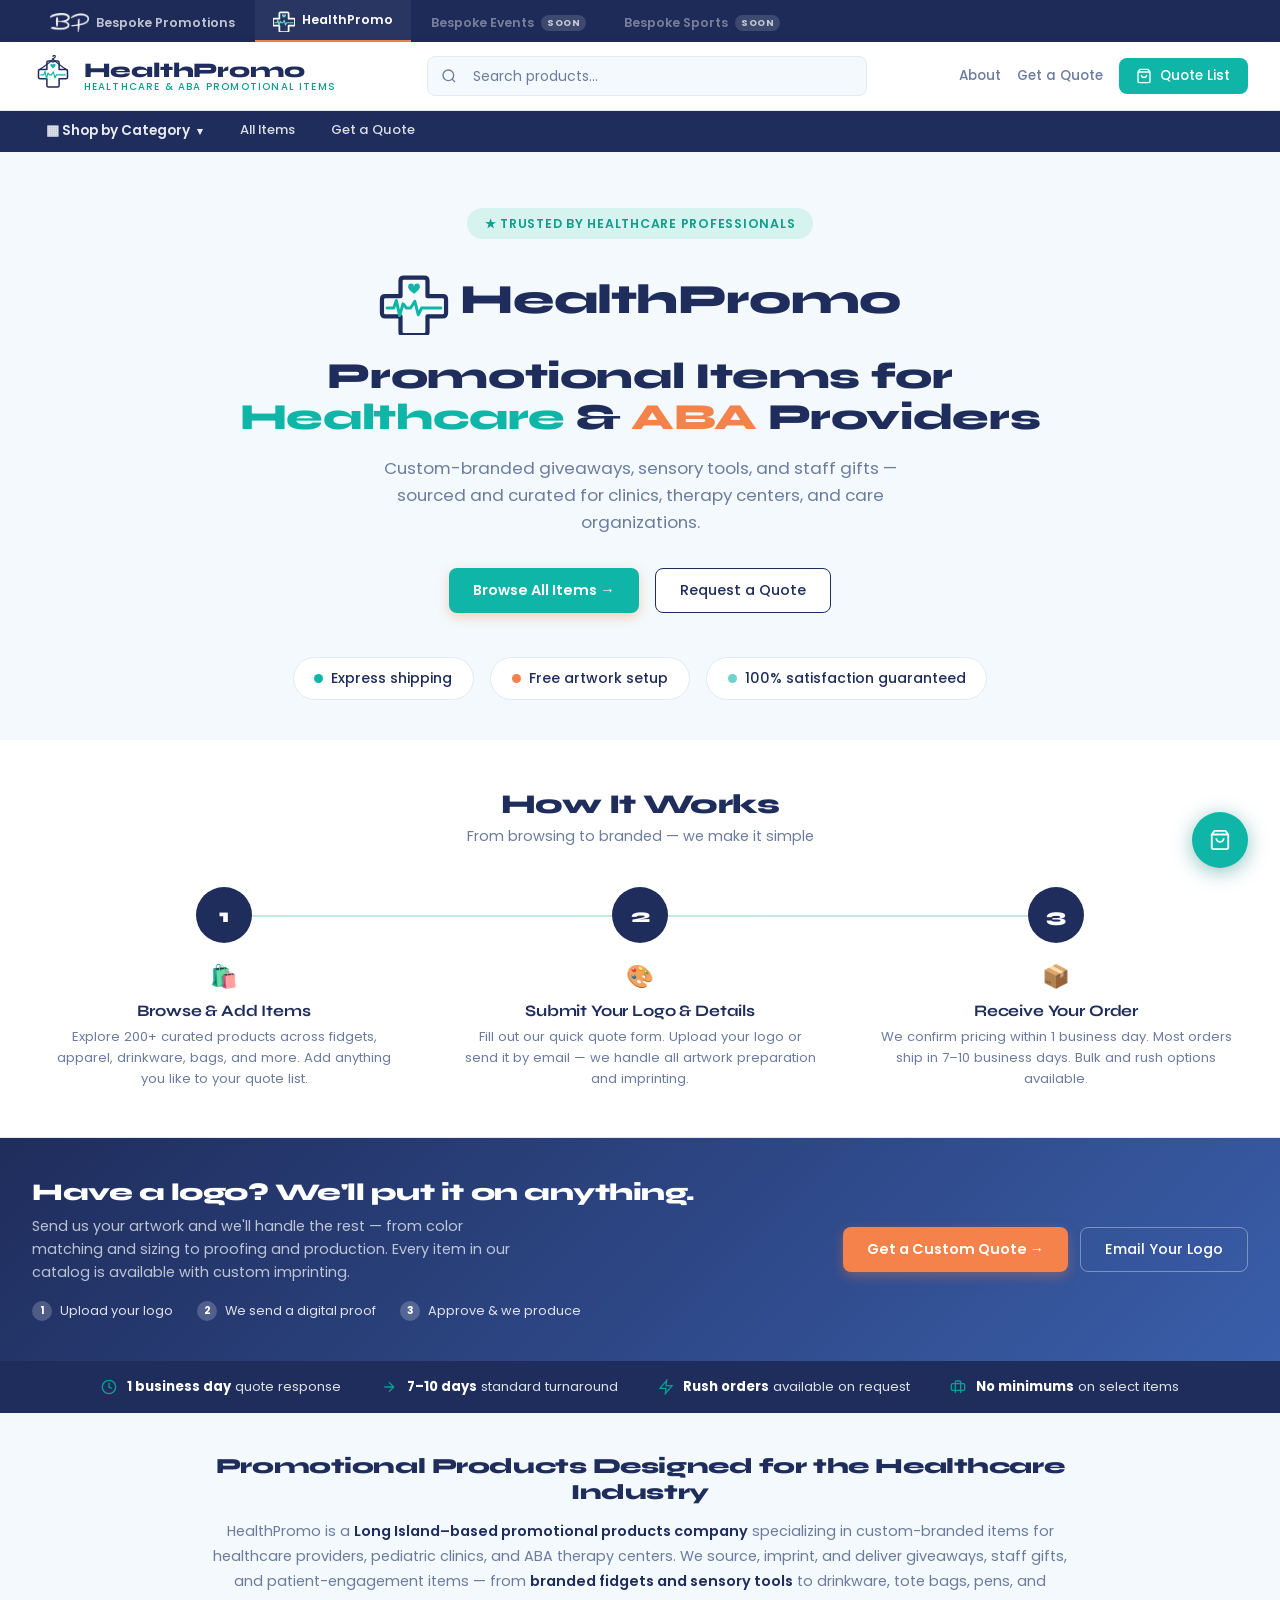
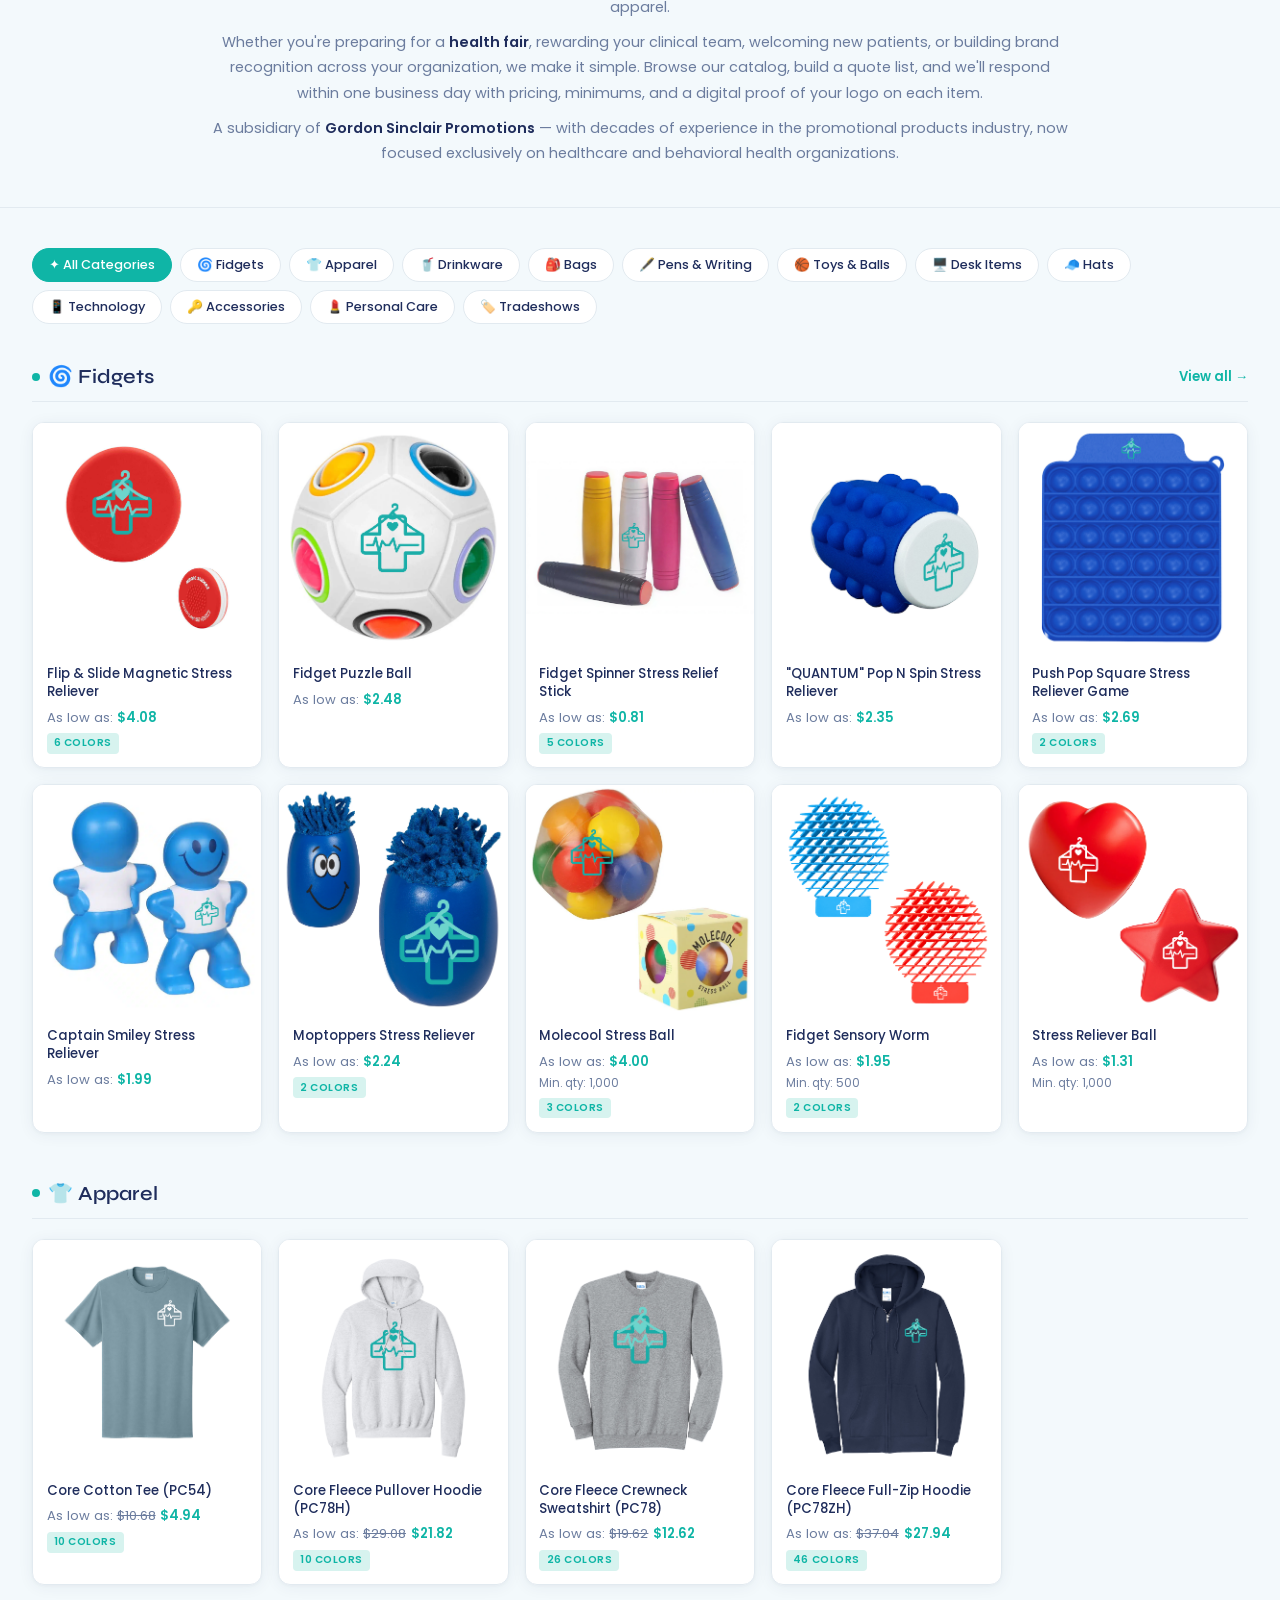
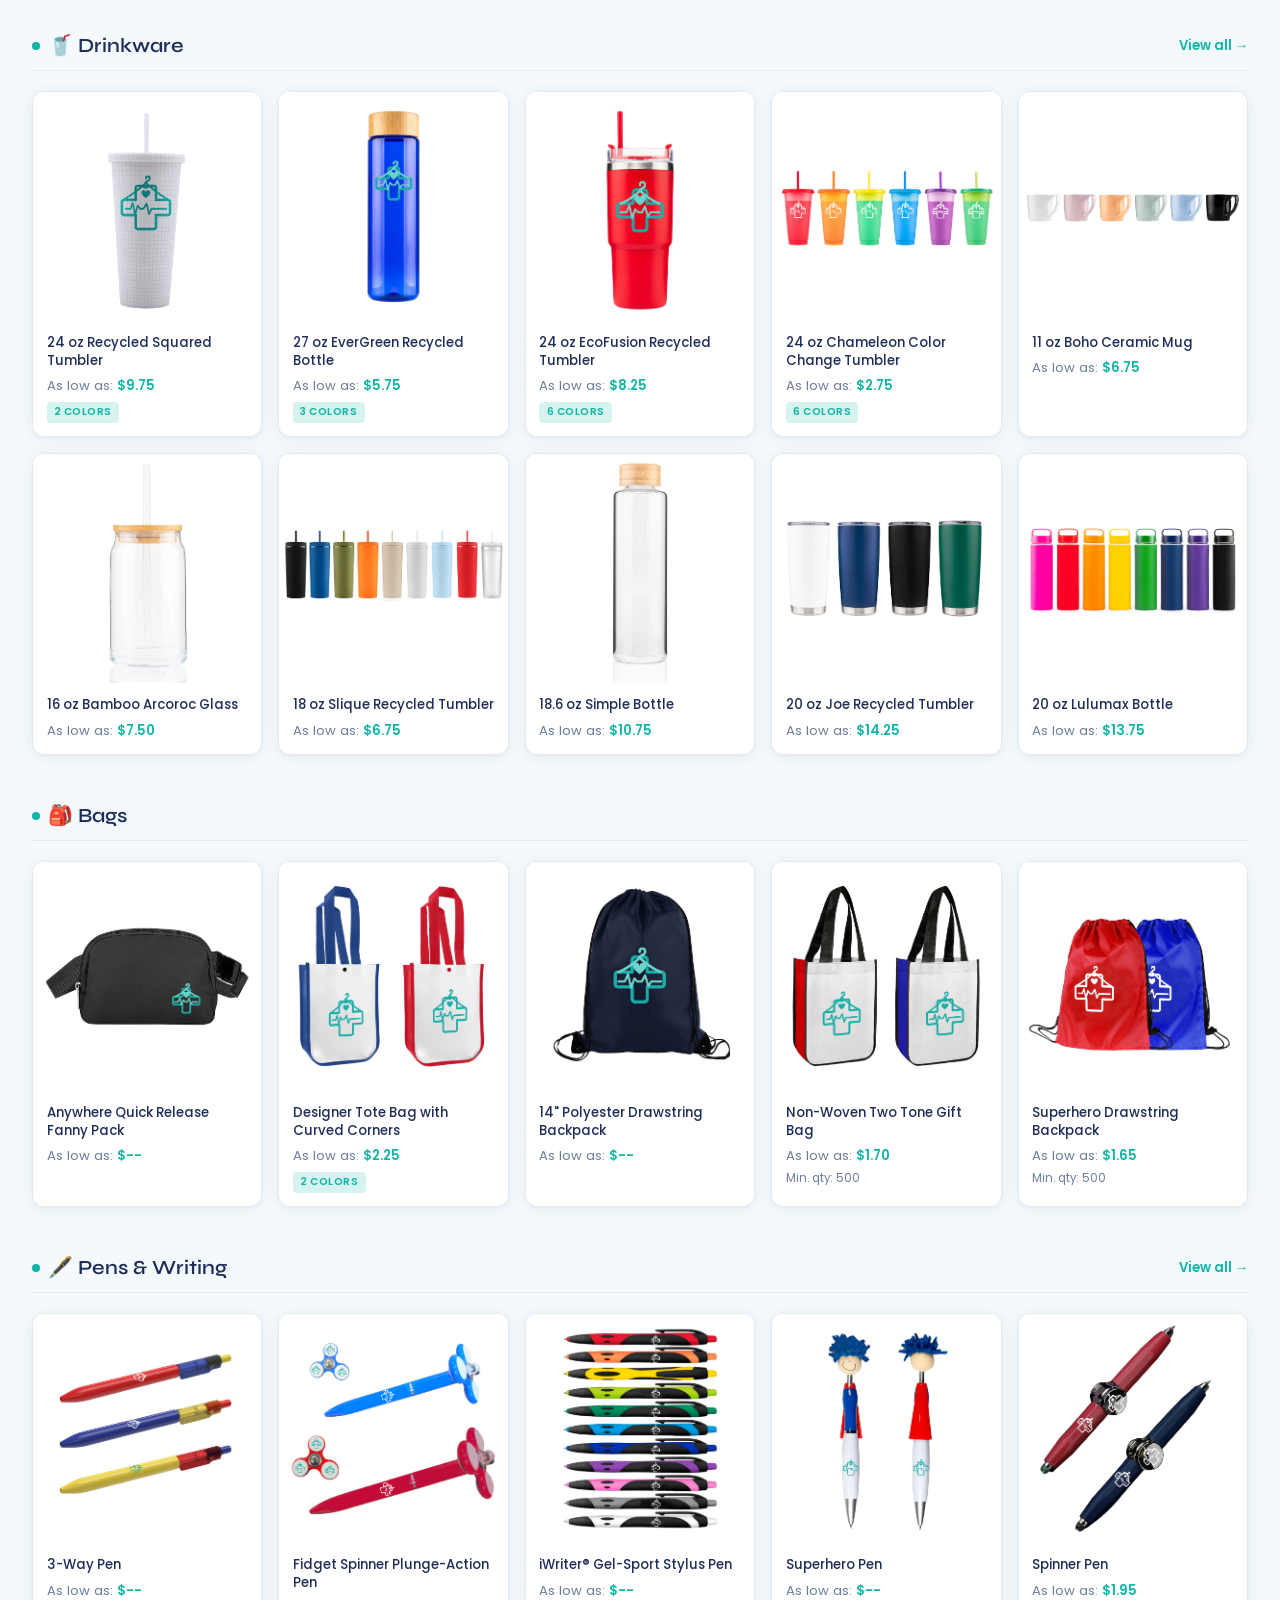
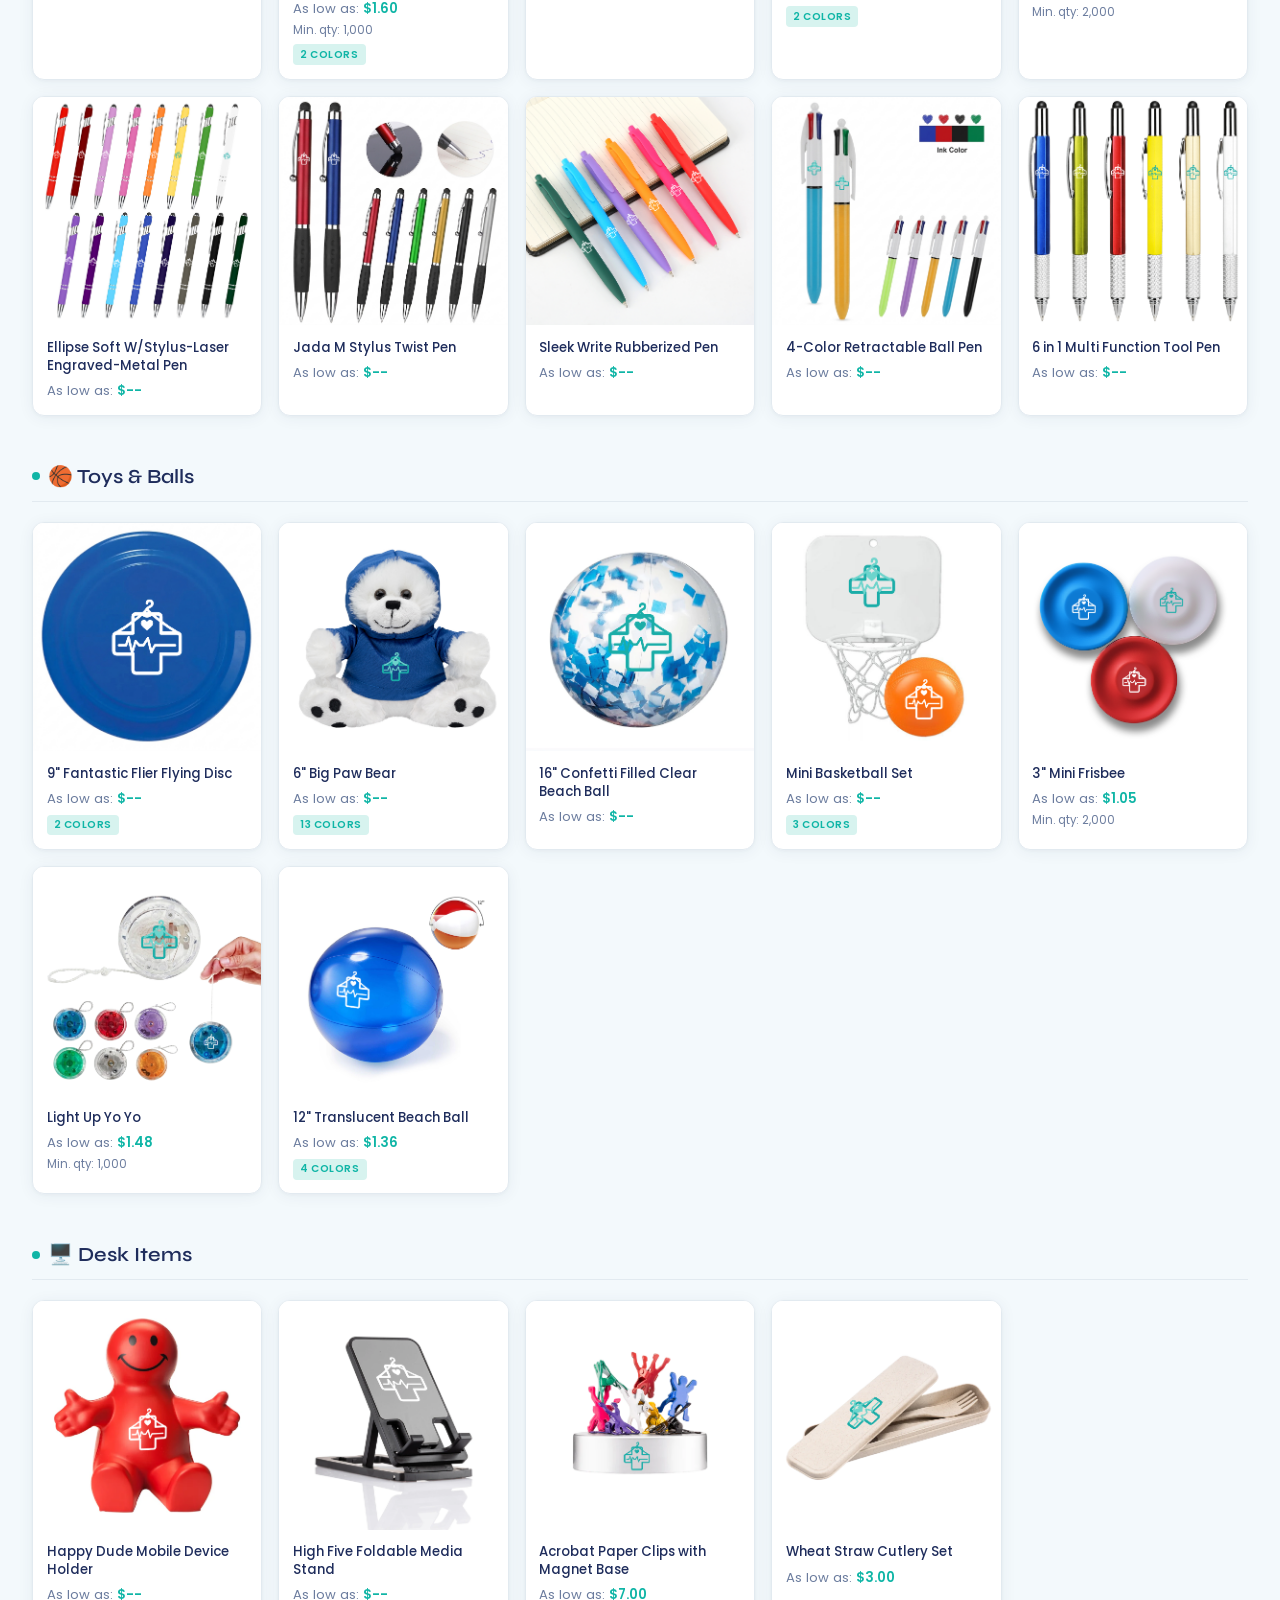
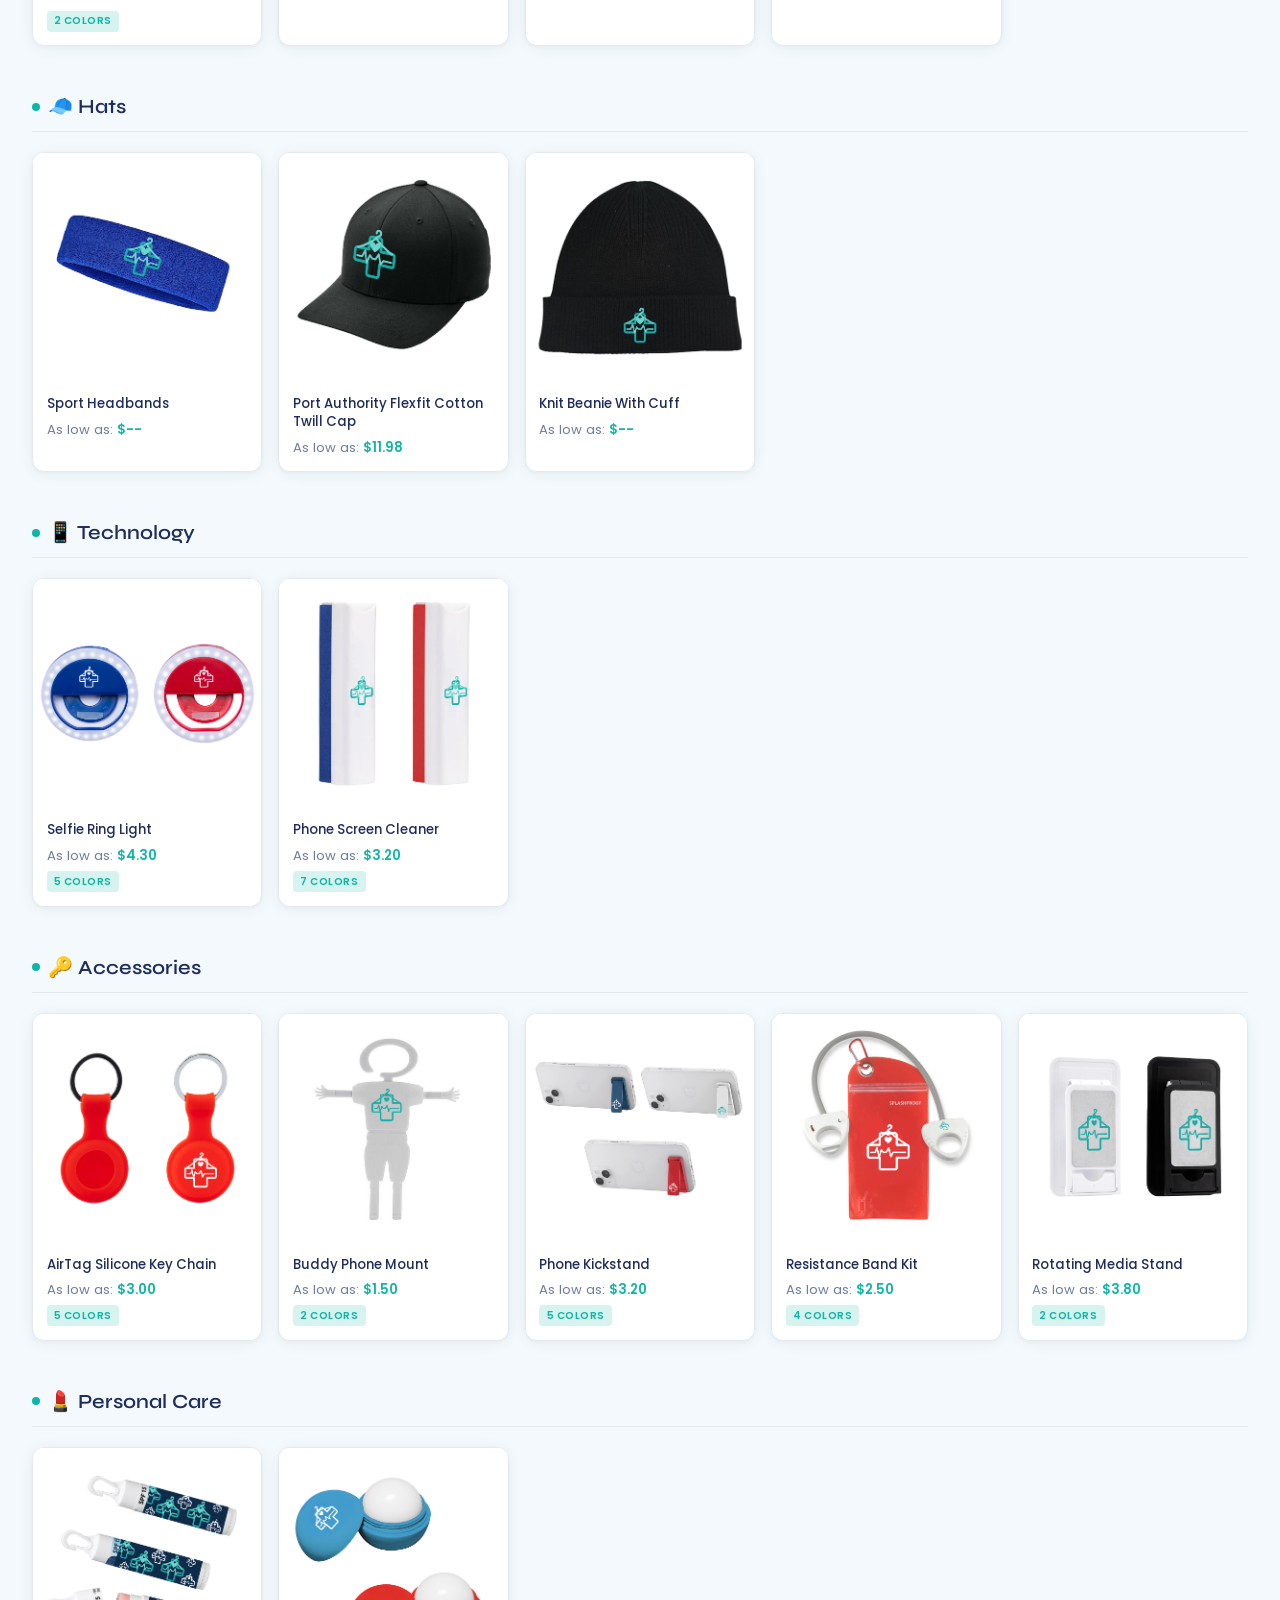
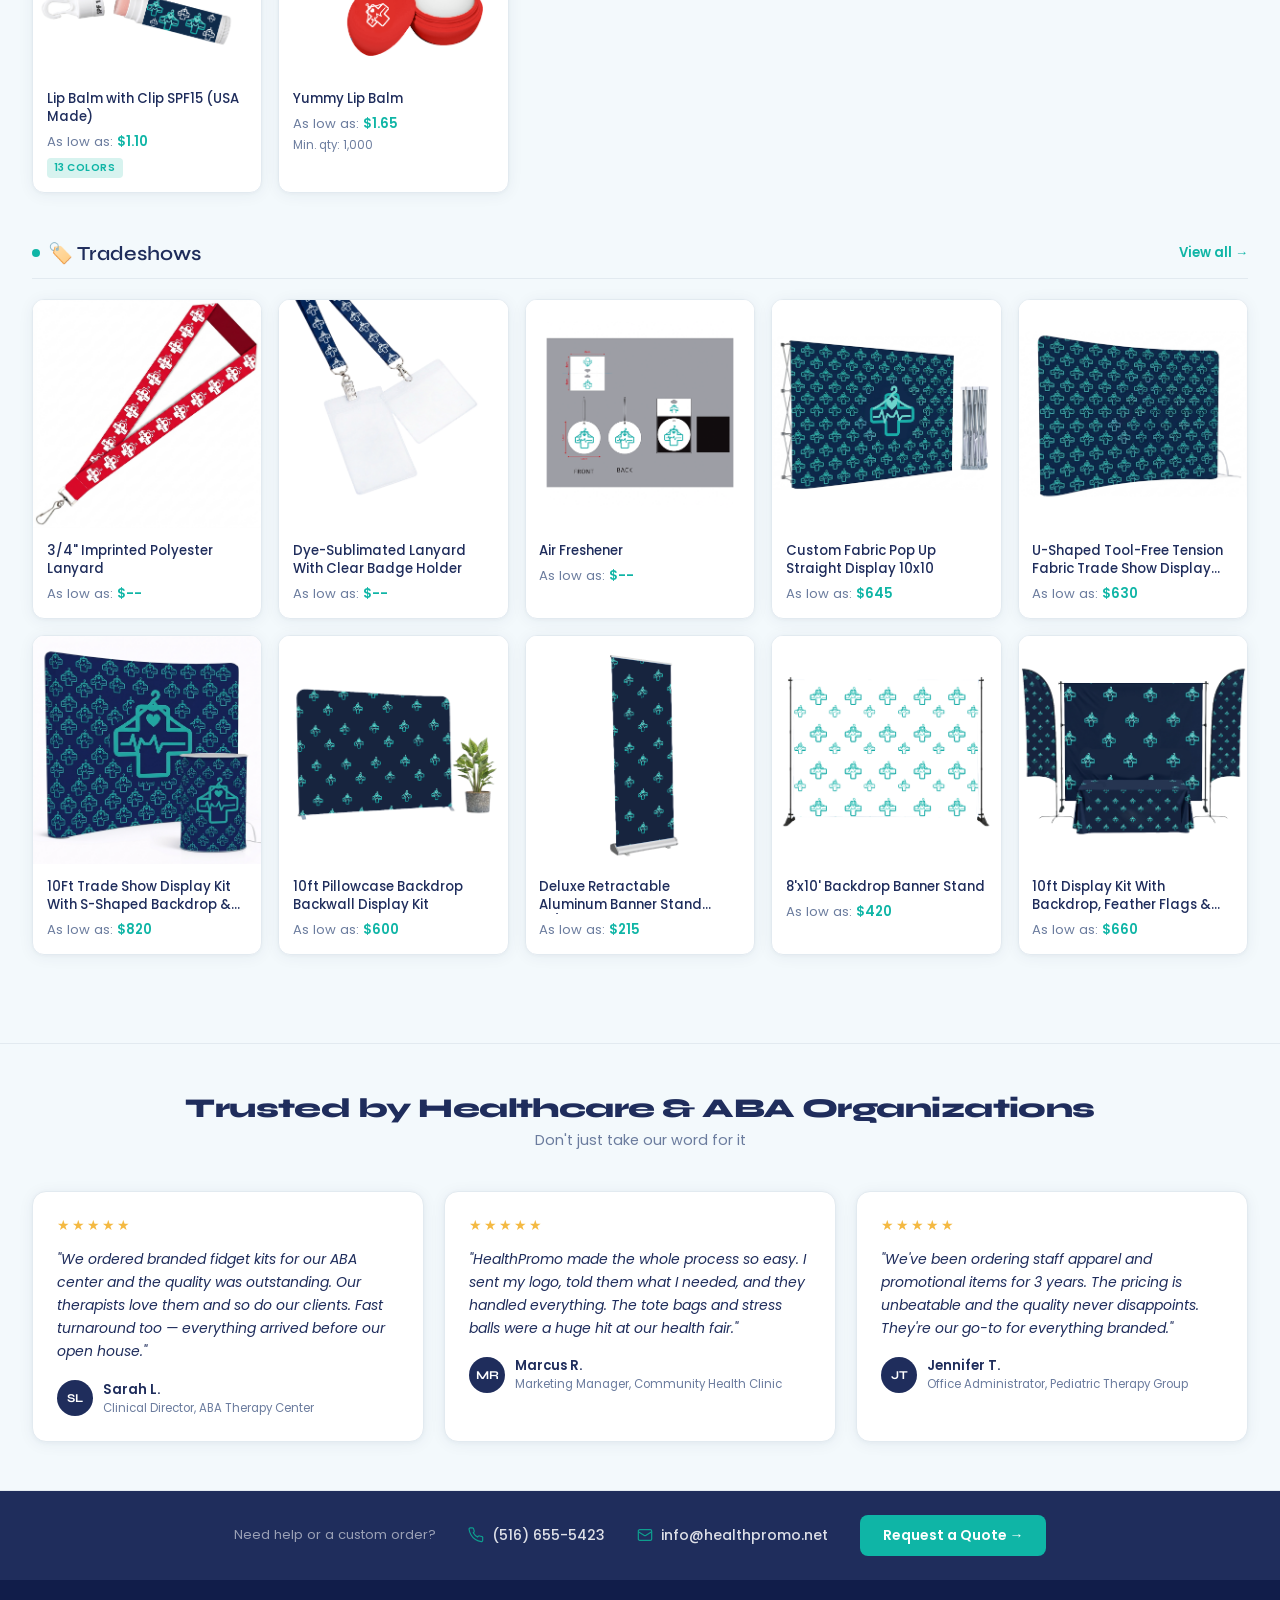
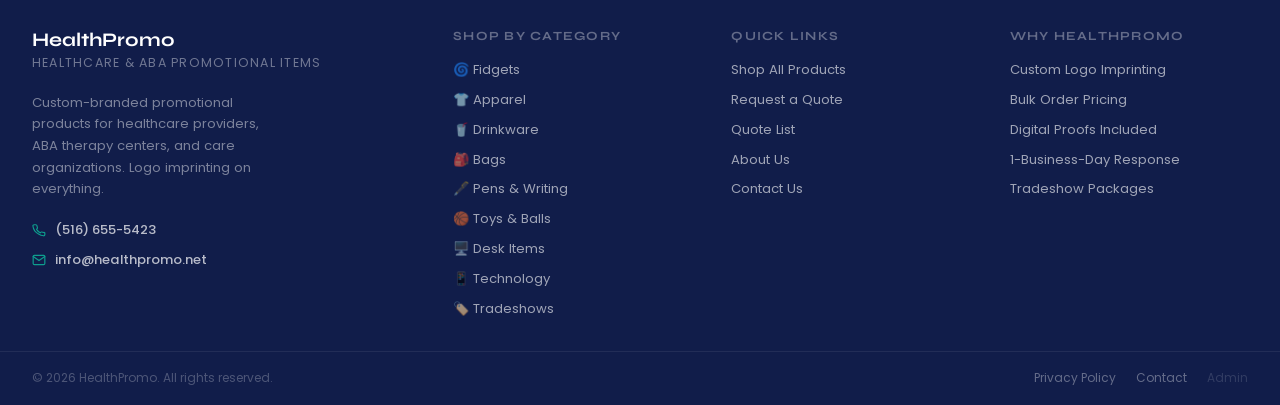
==== commit 6c7da6a3: "Add category dropdown to nav" ====
--- a/index.html
+++ b/index.html
@@ -515,15 +515,15 @@
   document.getElementById('siteFooter').innerHTML = renderFooter();
   updateCartBadge();
 
-  let activeCategory = 'all';
+  let activeCategory = new URLSearchParams(location.search).get('cat') || 'all';
   let searchQuery = '';
 
   function renderCategoryPills() {
     const container = document.getElementById('categoryPills');
     const catalog = getCatalog();
-    let html = `<button class="pill active" data-cat="all">✦ All Categories</button>`;
+    let html = `<button class="pill ${activeCategory==='all'?'active':''}" data-cat="all">✦ All Categories</button>`;
     catalog.forEach(c => {
-      html += `<button class="pill" data-cat="${c.id}">${c.emoji} ${c.label}</button>`;
+      html += `<button class="pill ${activeCategory===c.id?'active':''}" data-cat="${c.id}">${c.emoji} ${c.label}</button>`;
     });
     container.innerHTML = html;
     container.querySelectorAll('.pill').forEach(p => {
@@ -700,6 +700,9 @@
   renderCategoryPills();
   buildNavStrip();
   renderSections();
+  if (activeCategory !== 'all') {
+    setTimeout(() => document.getElementById('products')?.scrollIntoView({ behavior: 'smooth', block: 'start' }), 250);
+  }
 
   // Re-render after fetching from Google Sheet (picks up any new products)
   initCatalog().then(() => {
--- a/css/style.css
+++ b/css/style.css
@@ -219,19 +219,56 @@
 /* ── NAV STRIP ── */
 .nav-strip {
   background: var(--navy);
-  overflow-x: auto;
-  scrollbar-width: none;
-}
-.nav-strip::-webkit-scrollbar { display: none; }
+  overflow: visible;
+  position: relative;
+  z-index: 90;
+}
 
 .nav-inner {
   max-width: 1280px;
   margin: 0 auto;
   padding: 0 2rem;
   display: flex;
-  gap: 0;
+  align-items: center;
+  gap: 0.5rem;
   white-space: nowrap;
 }
+
+/* ── CATEGORY MEGA-MENU ── */
+.nav-dropdown { position: relative; }
+.nav-trigger {
+  background: none; border: none; cursor: pointer;
+  color: rgba(255,255,255,0.9);
+  font-family: 'Poppins', sans-serif;
+  font-size: 0.85rem; font-weight: 600;
+  padding: 0.7rem 0.9rem;
+  display: flex; align-items: center; gap: 0.4rem;
+}
+.nav-trigger:hover { color: #fff; }
+.nav-caret { font-size: 0.7rem; transition: transform 0.2s; }
+.nav-dropdown:hover .nav-caret, .nav-dropdown:focus-within .nav-caret { transform: rotate(180deg); }
+.mega-menu {
+  position: absolute; top: 100%; left: 0; z-index: 200;
+  background: #fff; border: 1px solid var(--border);
+  border-radius: 0 0 16px 16px; box-shadow: var(--card-shadow-hover);
+  padding: 1rem; width: 720px; max-width: 92vw;
+  opacity: 0; visibility: hidden; transform: translateY(6px);
+  transition: opacity 0.18s, transform 0.18s, visibility 0.18s;
+}
+.nav-dropdown:hover .mega-menu, .nav-dropdown:focus-within .mega-menu {
+  opacity: 1; visibility: visible; transform: translateY(0);
+}
+.mega-grid { display: grid; grid-template-columns: repeat(4, 1fr); gap: 0.6rem; }
+.mega-tile {
+  display: flex; flex-direction: column; text-decoration: none;
+  border-radius: 10px; overflow: hidden; border: 1px solid var(--border);
+  background: #fff; transition: transform 0.15s, box-shadow 0.15s;
+}
+.mega-tile:hover { transform: translateY(-2px); box-shadow: var(--card-shadow); }
+.mega-thumb { display: block; height: 64px; background: var(--warm); }
+.mega-thumb img { width: 100%; height: 100%; object-fit: contain; padding: 6px; display: block; }
+.mega-name { padding: 0.45rem 0.5rem; font-size: 0.72rem; font-weight: 600; color: var(--navy); line-height: 1.2; text-align: center; white-space: normal; }
+@media (max-width: 768px) { .mega-menu { width: 92vw; } .mega-grid { grid-template-columns: repeat(2, 1fr); } }
 
 .nav-link {
   color: rgba(255,255,255,0.85);
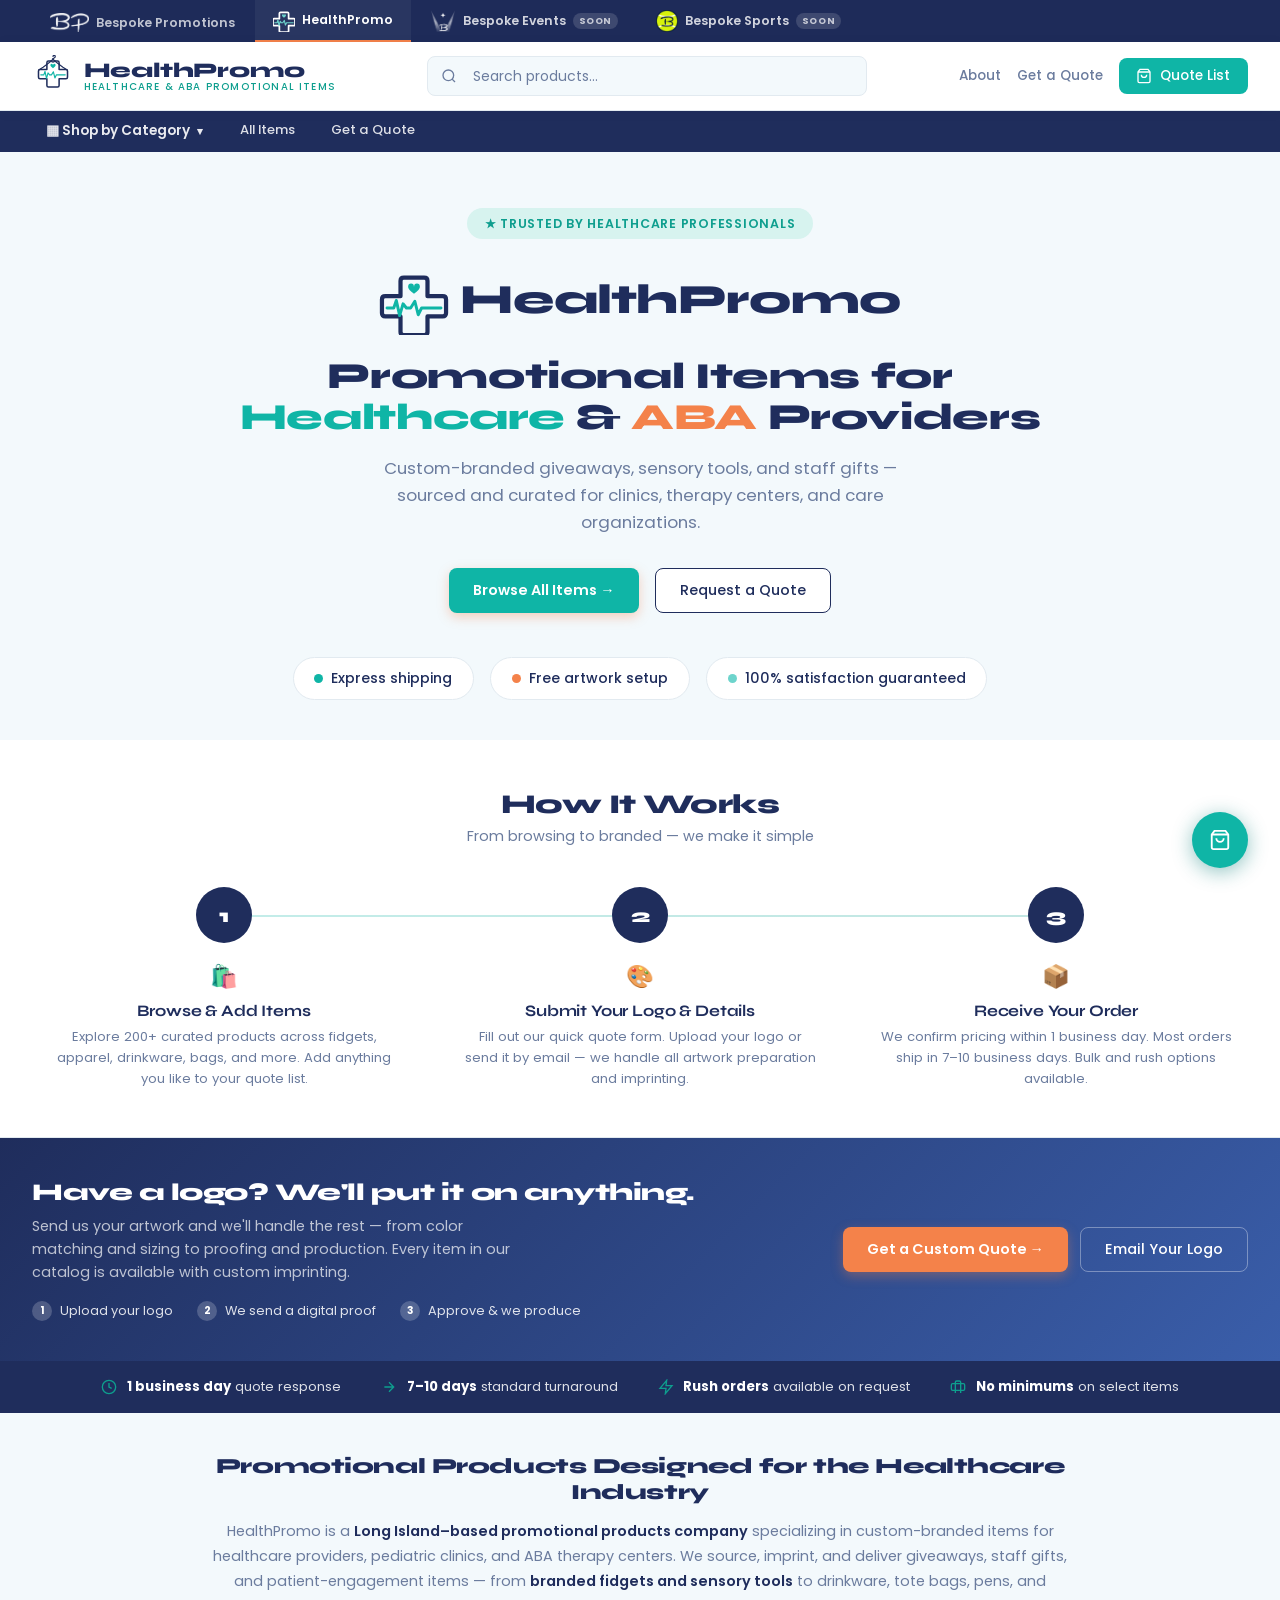
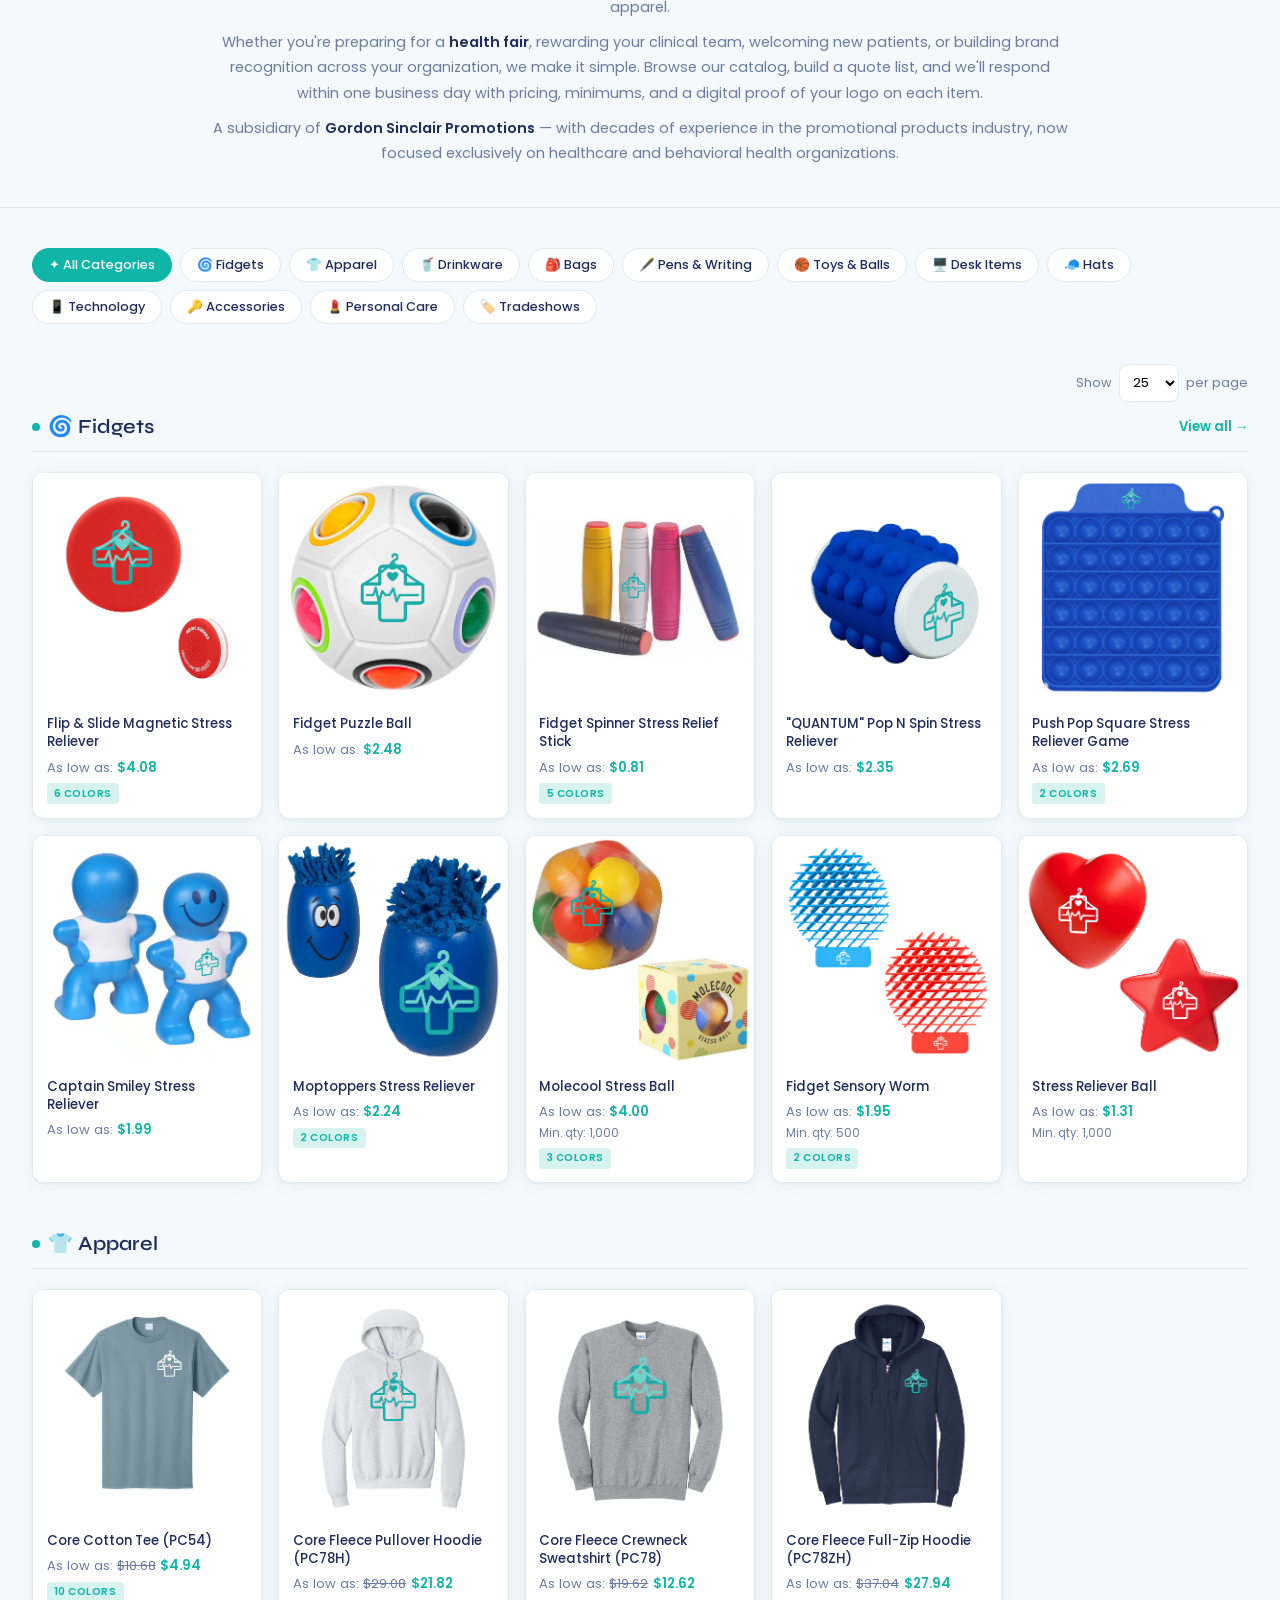
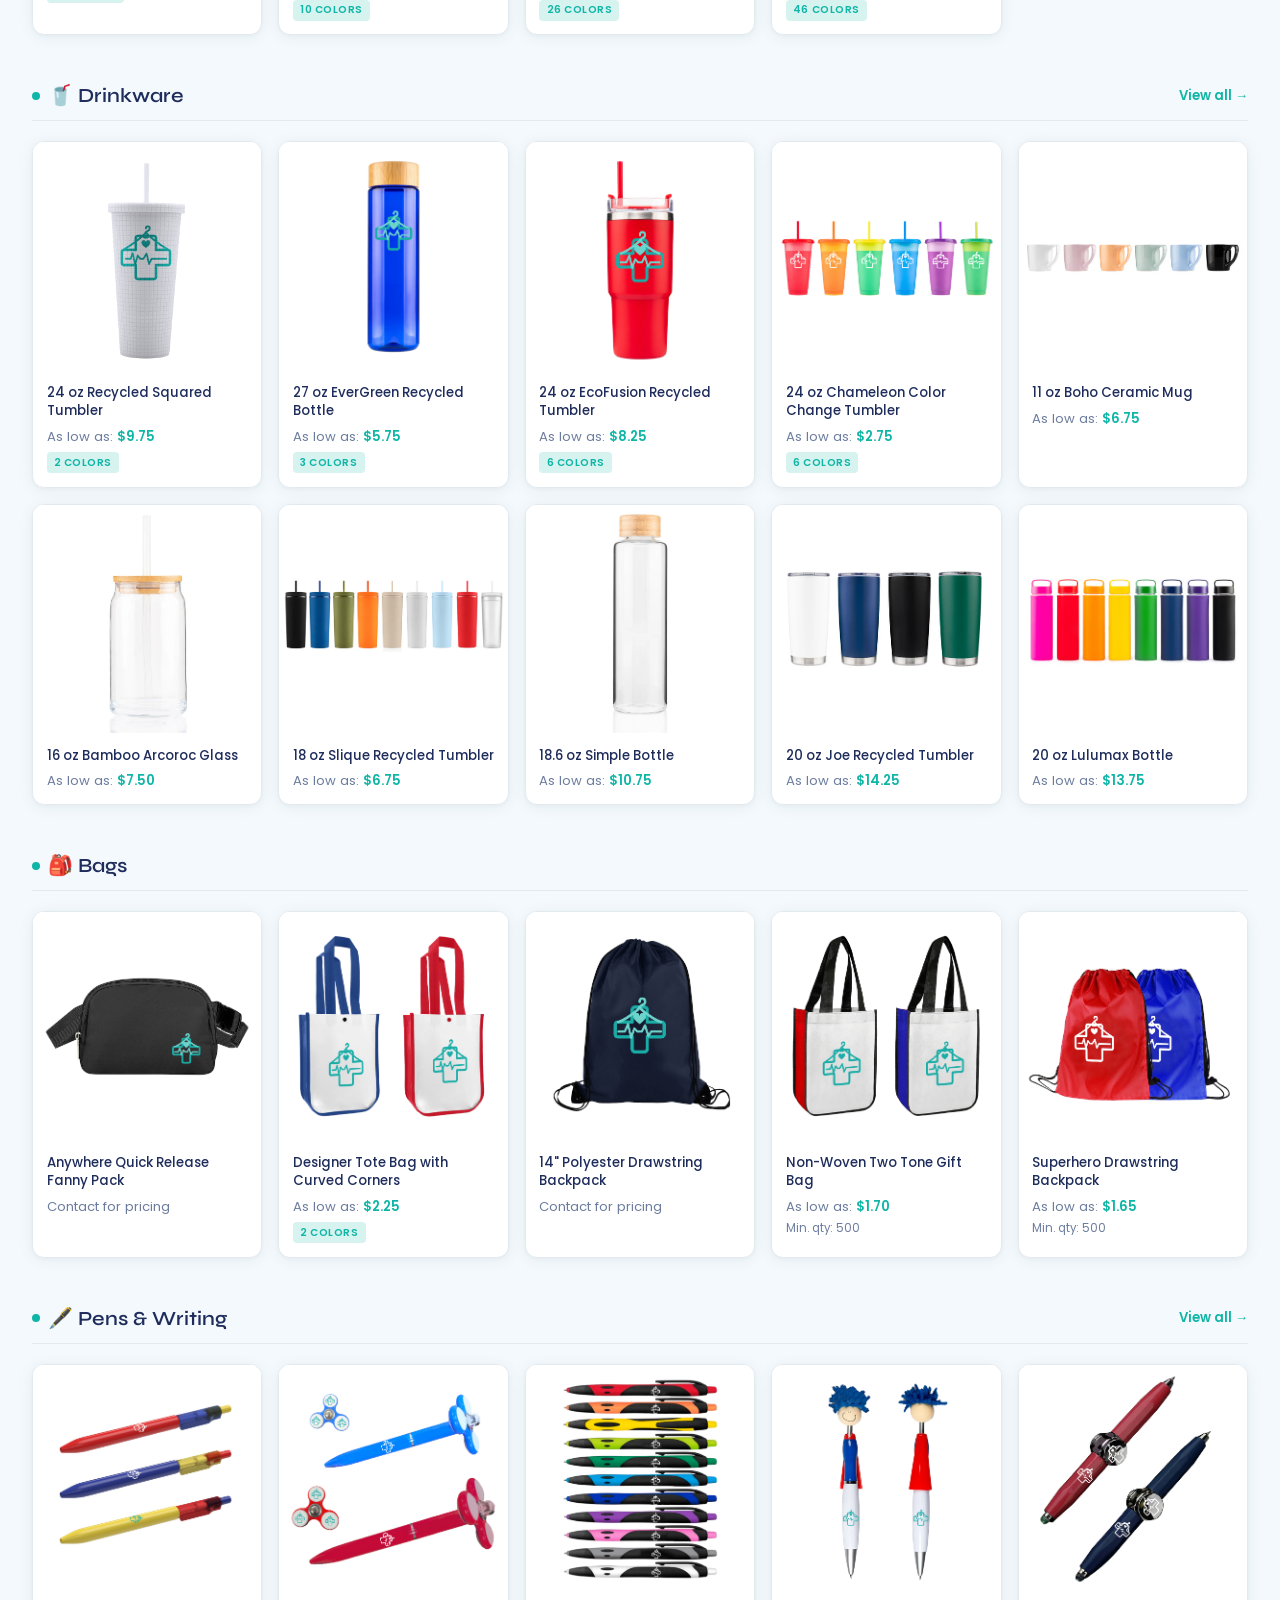
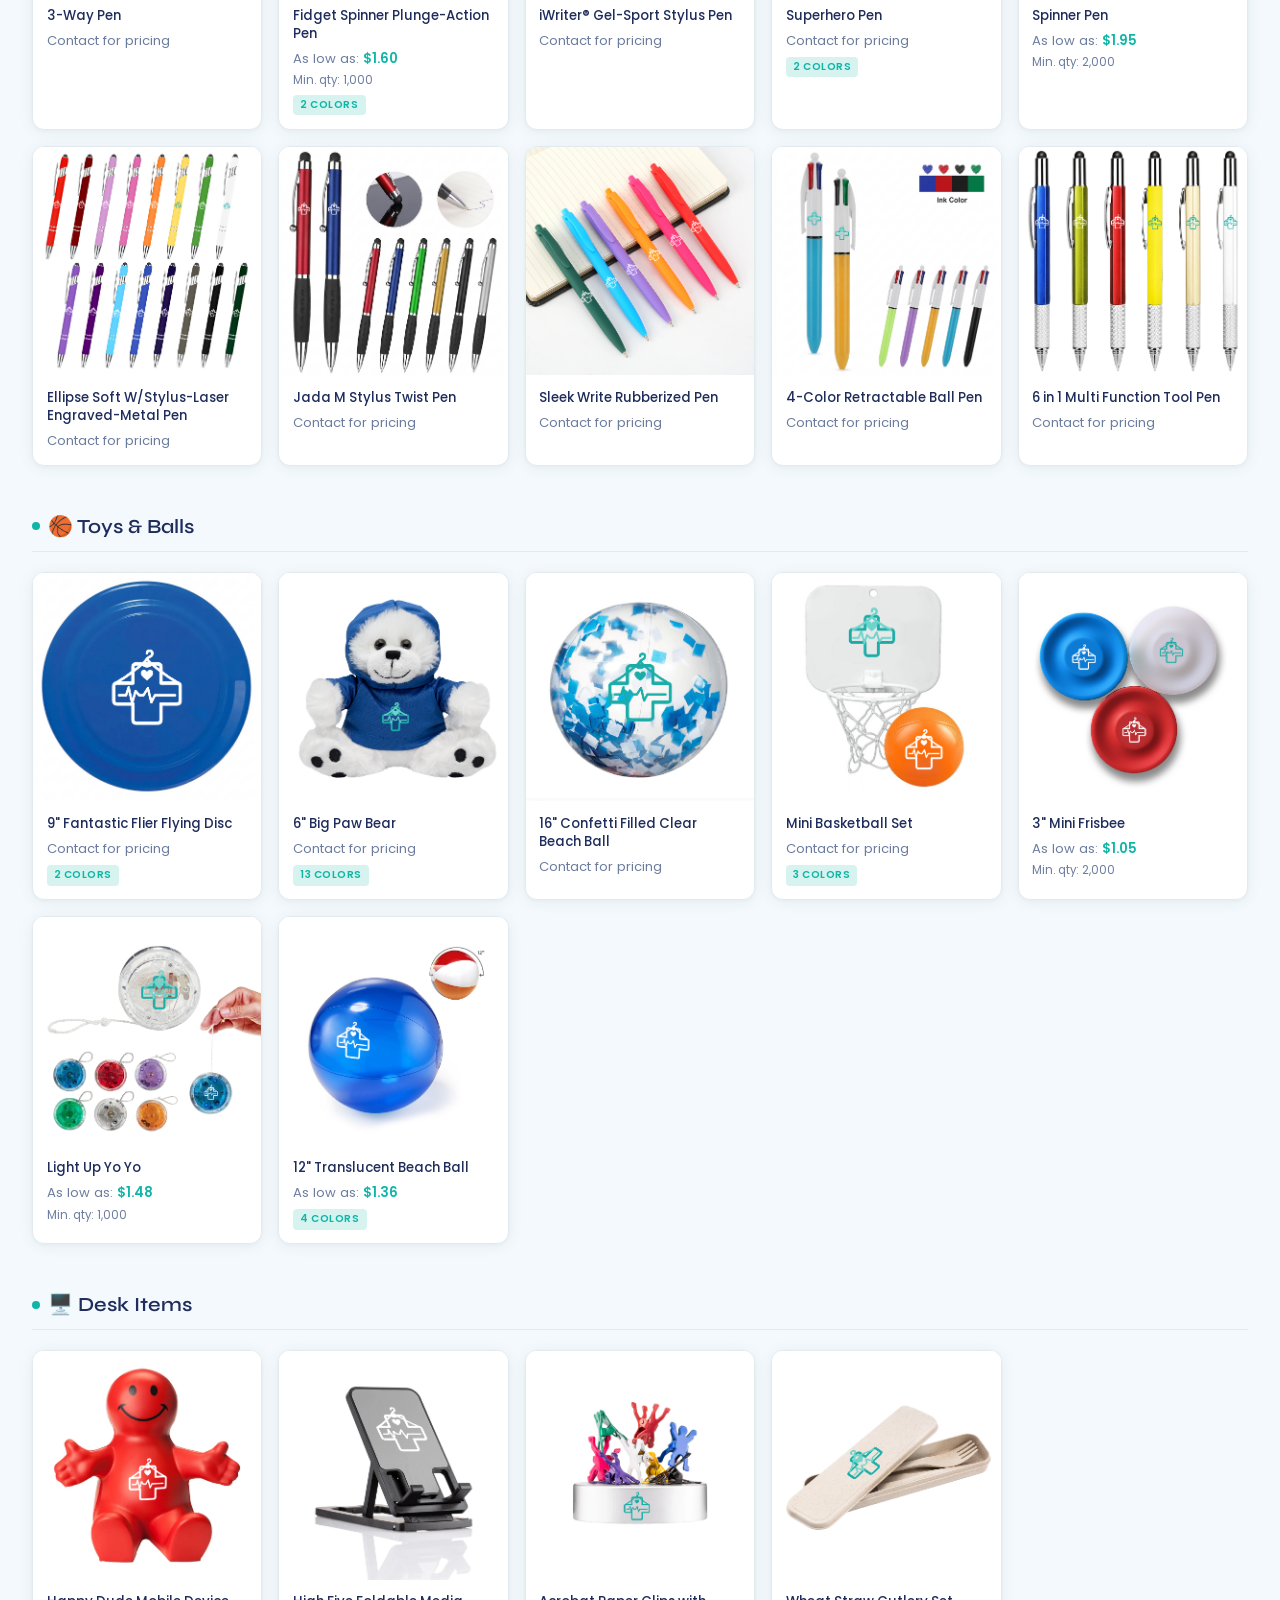
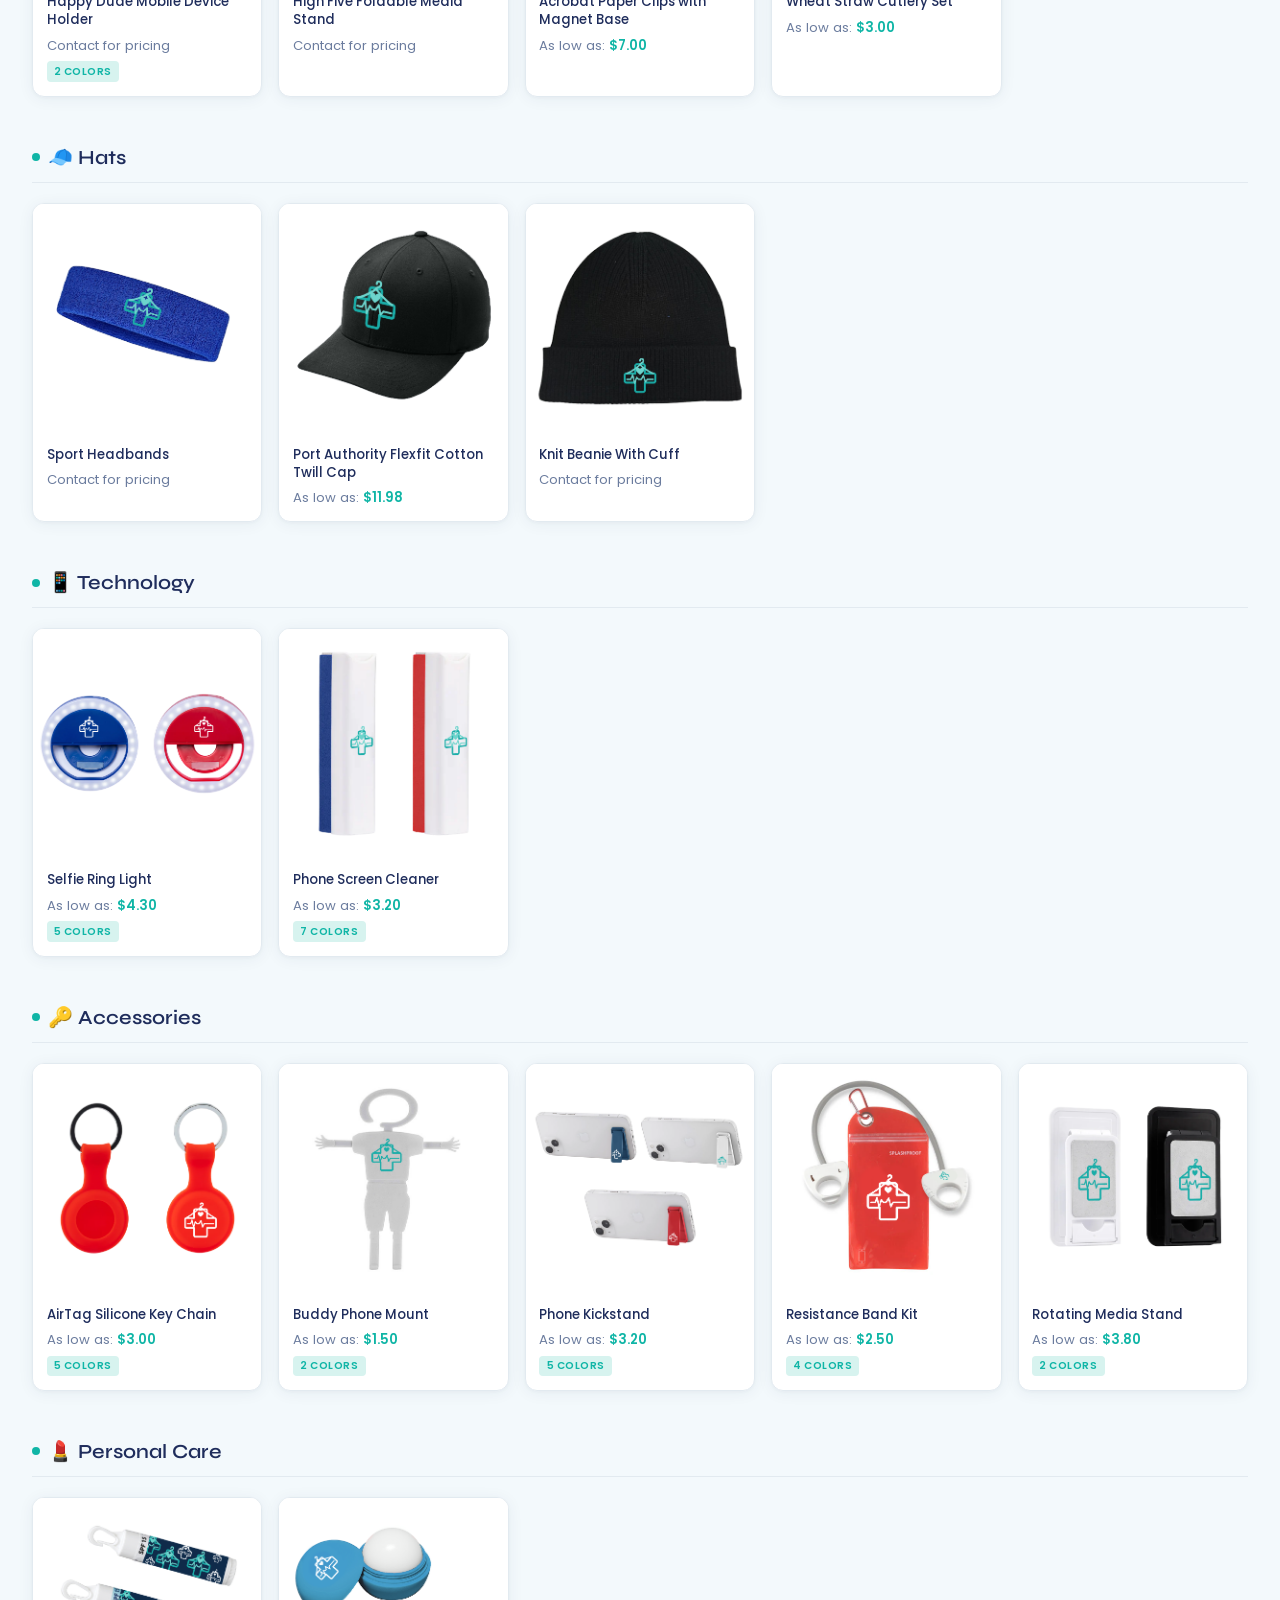
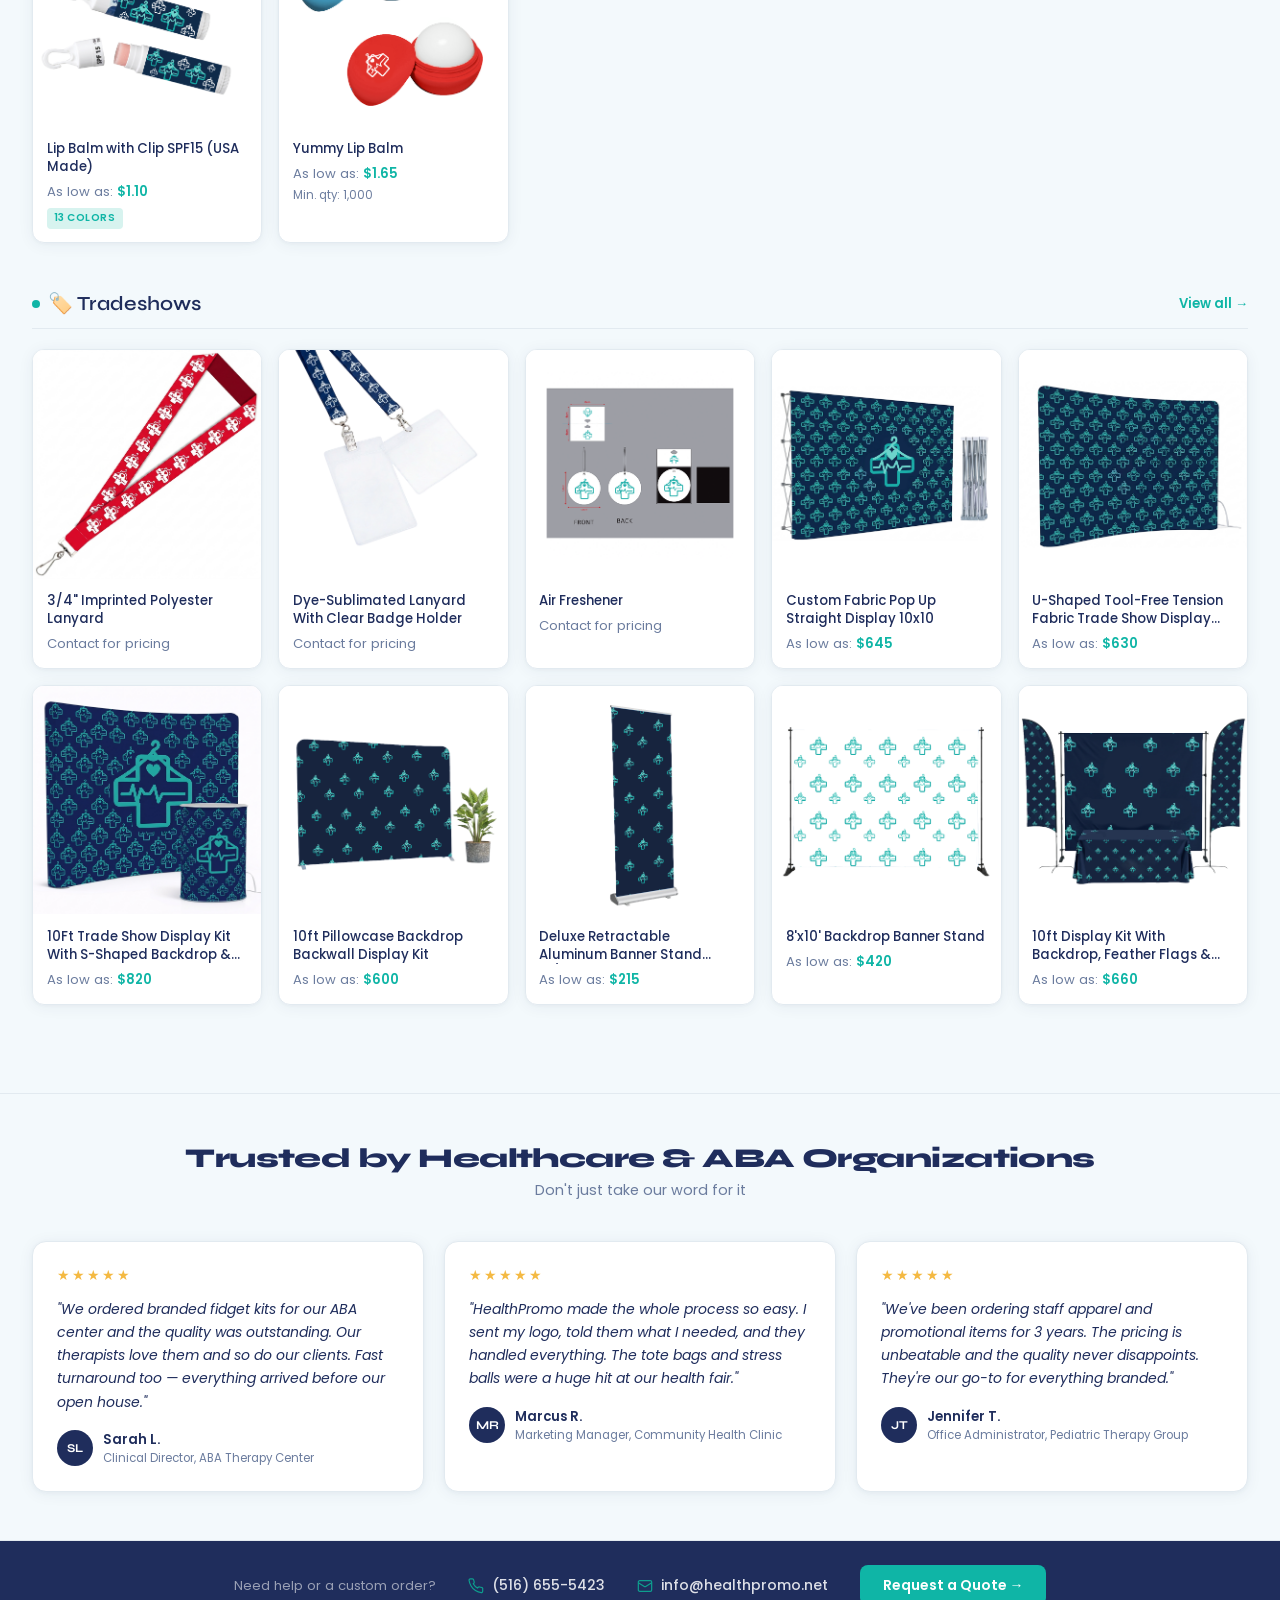
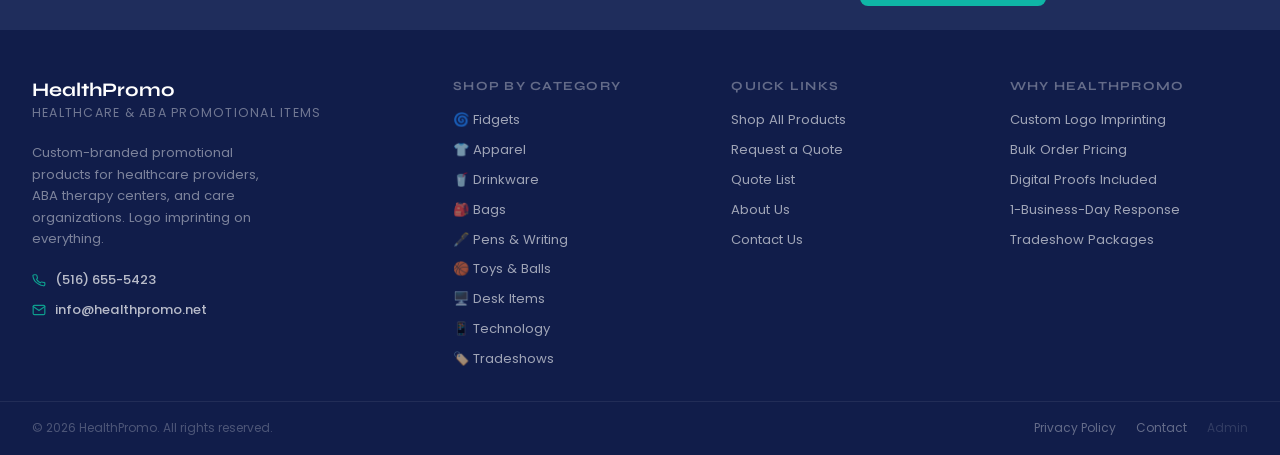
==== commit 8576919b: "Add Bespoke drinkware + pagination" ====
--- a/index.html
+++ b/index.html
@@ -118,6 +118,17 @@
   .product-price { font-size: 0.82rem; font-weight: 600; color: var(--teal); }
   .product-price .original { color: var(--muted); text-decoration: line-through; font-weight: 400; margin-right: 0.3rem; }
   .product-price .as-low-as { color: var(--muted); font-weight: 400; }
+
+  /* ── PAGINATION ── */
+  .shop-tools { display: flex; justify-content: flex-end; align-items: center; margin: 0 0 0.8rem; }
+  .per-page { display: flex; align-items: center; gap: 0.45rem; font-size: 0.8rem; color: var(--muted); white-space: nowrap; }
+  .per-page select { padding: 0.45rem 0.55rem; border: 1.5px solid var(--border); border-radius: 8px; font-size: 0.82rem; font-family: inherit; background: white; outline: none; cursor: pointer; }
+  .per-page select:focus { border-color: var(--teal); }
+  .pager { display: flex; align-items: center; justify-content: center; gap: 0.4rem; flex-wrap: wrap; padding: 1.2rem 0 0.4rem; }
+  .page-btn { font-family: inherit; font-size: 0.8rem; font-weight: 600; min-width: 34px; height: 34px; padding: 0 0.65rem; border-radius: 8px; border: 1.5px solid var(--border); background: white; color: var(--text); cursor: pointer; transition: border-color 0.15s, color 0.15s, background 0.15s; }
+  .page-btn:hover:not(:disabled):not(.active) { border-color: var(--teal); color: var(--teal); }
+  .page-btn.active { background: var(--teal); border-color: var(--teal); color: white; cursor: default; }
+  .page-btn:disabled { opacity: 0.4; cursor: default; }
   .product-min { font-size: 0.72rem; color: var(--muted); margin-top: 0.2rem; }
   .tag { display: inline-block; font-size: 0.65rem; font-weight: 600; padding: 0.15rem 0.45rem; border-radius: 4px; letter-spacing: 0.05em; text-transform: uppercase; margin-top: 0.35rem; }
   .tag-colors { background: var(--teal-light); color: var(--teal); }
@@ -405,6 +416,18 @@
 <main class="main" id="products">
 
   <div class="category-pills" id="categoryPills"></div>
+  <div class="shop-tools">
+    <div class="per-page">
+      <label for="perPageSel">Show</label>
+      <select id="perPageSel">
+        <option value="25">25</option>
+        <option value="50">50</option>
+        <option value="100">100</option>
+        <option value="all">All</option>
+      </select>
+      <span>per page</span>
+    </div>
+  </div>
   <div id="productSections"></div>
 </main>
 
@@ -562,7 +585,7 @@
       : `<div class="product-img-placeholder">🏥</div>`;
     let priceHtml = p.price
       ? (p.originalPrice ? `<div class="product-price"><span class="as-low-as">As low as: </span><span class="original">${p.originalPrice}</span>${p.price}</div>` : `<div class="product-price"><span class="as-low-as">As low as: </span>${p.price}</div>`)
-      : `<div class="product-price"><span class="as-low-as">As low as: </span>$--</div>`;
+      : `<div class="product-price"><span class="as-low-as">Contact for pricing</span></div>`;
     const minHtml = p.min ? `<div class="product-min">Min. qty: ${p.min.toLocaleString()}</div>` : '';
     const colorsHtml = p.colors ? `<div class="tag tag-colors">${p.colors} colors</div>` : '';
     const isTradeshow = categoryLabel === 'Tradeshows';
@@ -594,6 +617,26 @@
   const expandedCategories = new Set();
   let lastActiveCategory = 'all';
 
+  // ── Pagination state ──
+  let perPage = (() => {
+    const v = localStorage.getItem('shopPerPage');
+    return v === 'all' ? Infinity : (parseInt(v) || 25);
+  })();
+  const pageState = {};  // category id -> current page
+
+  function pagerHtml(catId, page, total) {
+    if (total <= 1) return '';
+    let btns = '';
+    for (let i = 1; i <= total; i++) {
+      btns += `<button class="page-btn ${i === page ? 'active' : ''}" data-pcat="${catId}" data-page="${i}">${i}</button>`;
+    }
+    return `<div class="pager">
+      <button class="page-btn nav" ${page === 1 ? 'disabled' : ''} data-pcat="${catId}" data-page="${page - 1}">‹ Prev</button>
+      ${btns}
+      <button class="page-btn nav" ${page === total ? 'disabled' : ''} data-pcat="${catId}" data-page="${page + 1}">Next ›</button>
+    </div>`;
+  }
+
   function renderSections() {
     const container = document.getElementById('productSections');
     const catalog = getCatalog();
@@ -601,6 +644,7 @@
     if (activeCategory !== lastActiveCategory) {
       expandedCategories.clear();
       lastActiveCategory = activeCategory;
+      Object.keys(pageState).forEach(k => pageState[k] = 1);
     }
     const filtered = activeCategory === 'all' ? catalog : catalog.filter(c => c.id === activeCategory);
     let html = '';
@@ -608,18 +652,36 @@
       const prods = q ? cat.products.filter(p => p.name.toLowerCase().includes(q)) : cat.products;
       if (!prods.length) return;
       const showAll = activeCategory !== 'all' || q || expandedCategories.has(cat.id);
-      const visible = showAll ? prods : prods.slice(0, PREVIEW_LIMIT);
+      let visible, pager = '';
+      if (showAll) {
+        const page = Math.min(pageState[cat.id] || 1, perPage === Infinity ? 1 : Math.max(1, Math.ceil(prods.length / perPage)));
+        const totalPages = perPage === Infinity ? 1 : Math.ceil(prods.length / perPage);
+        visible = perPage === Infinity ? prods : prods.slice((page - 1) * perPage, (page - 1) * perPage + perPage);
+        pager = pagerHtml(cat.id, page, totalPages);
+      } else {
+        visible = prods.slice(0, PREVIEW_LIMIT);
+      }
       const remaining = prods.length - PREVIEW_LIMIT;
       const viewAllLink = (!showAll && remaining > 0)
         ? `<a href="#" class="view-all expand-cat-btn" data-cat="${cat.id}">View all →</a>`
         : `<a href="#" class="view-all" data-cat="${cat.id}" style="visibility:hidden">View all →</a>`;
-      html += `<div class="section-header">
+      html += `<div class="section-header" id="sec-${cat.id}">
         <div class="section-title"><span class="dot"></span>${cat.emoji} ${cat.label}</div>
         ${viewAllLink}
       </div>
-      <div class="product-grid">${visible.map(p => productCard(p, cat.label)).join('')}</div>`;
+      <div class="product-grid">${visible.map(p => productCard(p, cat.label)).join('')}</div>${pager}`;
     });
     container.innerHTML = html || `<p style="color:var(--muted);padding:2rem 0;">No products found for "${q}".</p>`;
+
+    // Pagination buttons
+    container.querySelectorAll('.page-btn').forEach(btn => {
+      btn.addEventListener('click', () => {
+        if (btn.disabled) return;
+        pageState[btn.dataset.pcat] = parseInt(btn.dataset.page);
+        renderSections();
+        document.getElementById('sec-' + btn.dataset.pcat)?.scrollIntoView({ behavior: 'smooth', block: 'start' });
+      });
+    });
 
     // Expand category buttons
     container.querySelectorAll('.expand-cat-btn').forEach(btn => {
@@ -690,11 +752,25 @@
     if (e.target.id === 'searchInput') {
       searchQuery = e.target.value;
       activeCategory = 'all';
+      Object.keys(pageState).forEach(k => pageState[k] = 1);
       document.querySelectorAll('.pill, .nav-link').forEach(x => x.classList.remove('active'));
       document.querySelectorAll('[data-cat="all"]').forEach(x => x.classList.add('active'));
       renderSections();
     }
   });
+
+  // Per-page selector
+  const ppSel = document.getElementById('perPageSel');
+  if (ppSel) {
+    ppSel.value = localStorage.getItem('shopPerPage') || '25';
+    ppSel.addEventListener('change', () => {
+      const v = ppSel.value;
+      perPage = v === 'all' ? Infinity : parseInt(v);
+      localStorage.setItem('shopPerPage', v);
+      Object.keys(pageState).forEach(k => pageState[k] = 1);
+      renderSections();
+    });
+  }
 
   // Render immediately with DEFAULT_CATALOG (instant)
   renderCategoryPills();
--- a/css/style.css
+++ b/css/style.css
@@ -72,7 +72,8 @@
 }
 .brand-tab-logo { height: 24px; width: auto; display: block; flex-shrink: 0; }
 .brand-logo-img { height: 19px; width: auto; display: block; flex-shrink: 0; filter: brightness(0) invert(1); }
-.brand-tab.soon { color: rgba(255,255,255,0.4); cursor: default; }
+.brand-logo-color { height: 22px; width: auto; display: block; flex-shrink: 0; }
+.brand-tab.soon { color: rgba(255,255,255,0.8); cursor: default; }
 .brand-tab em {
   font-style: normal;
   font-size: 0.58rem;
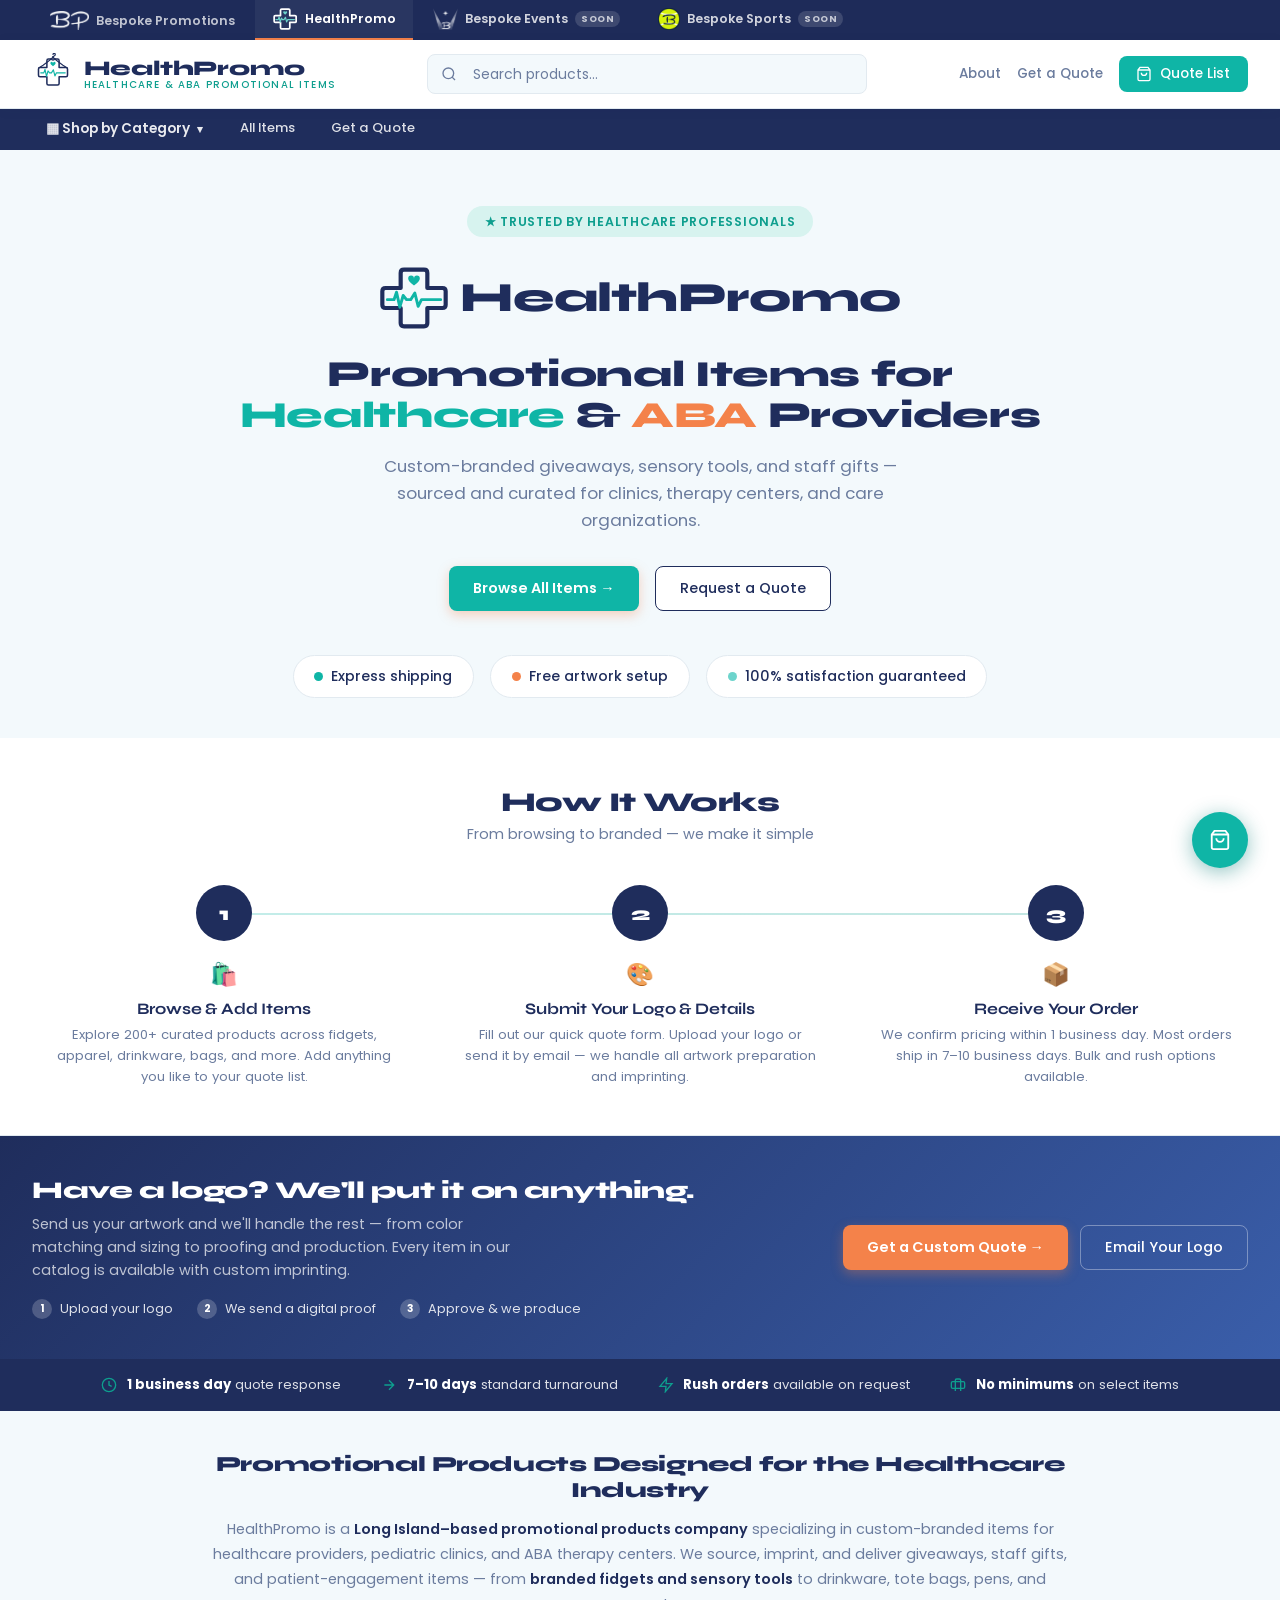
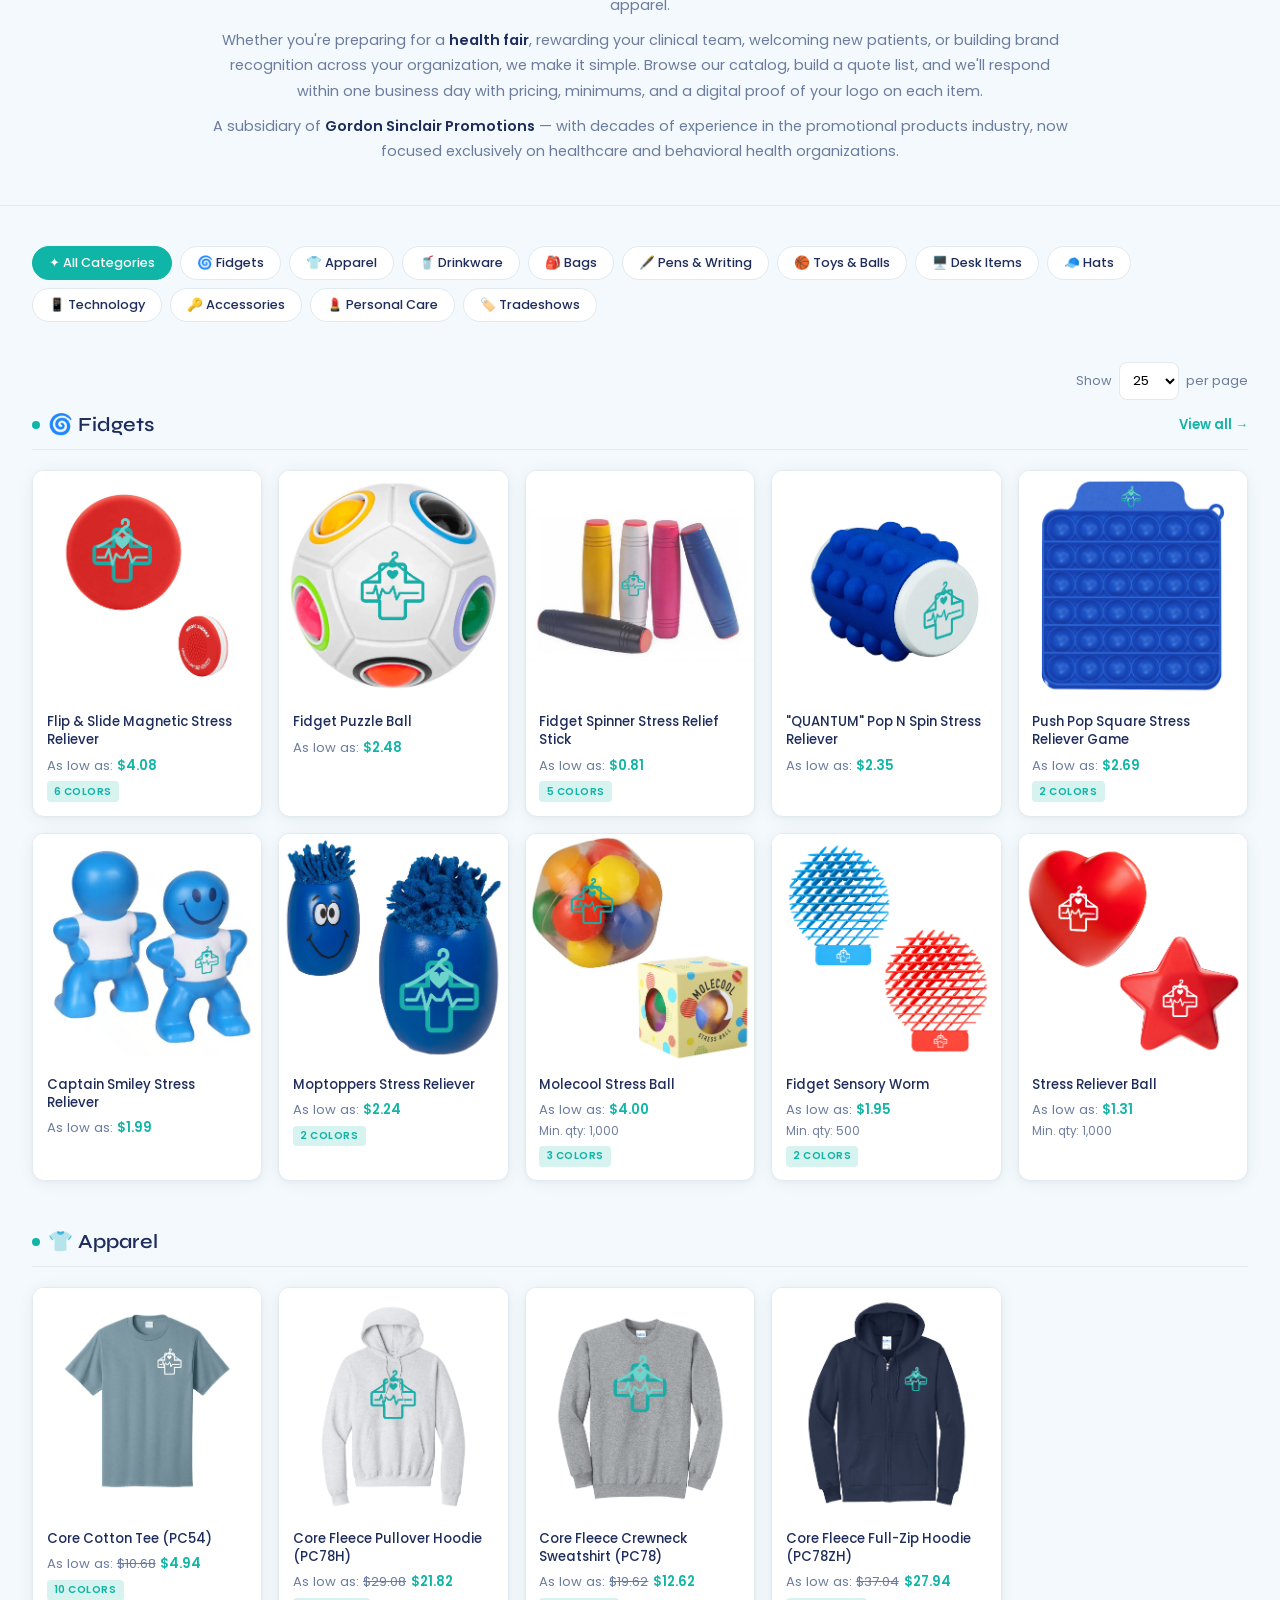
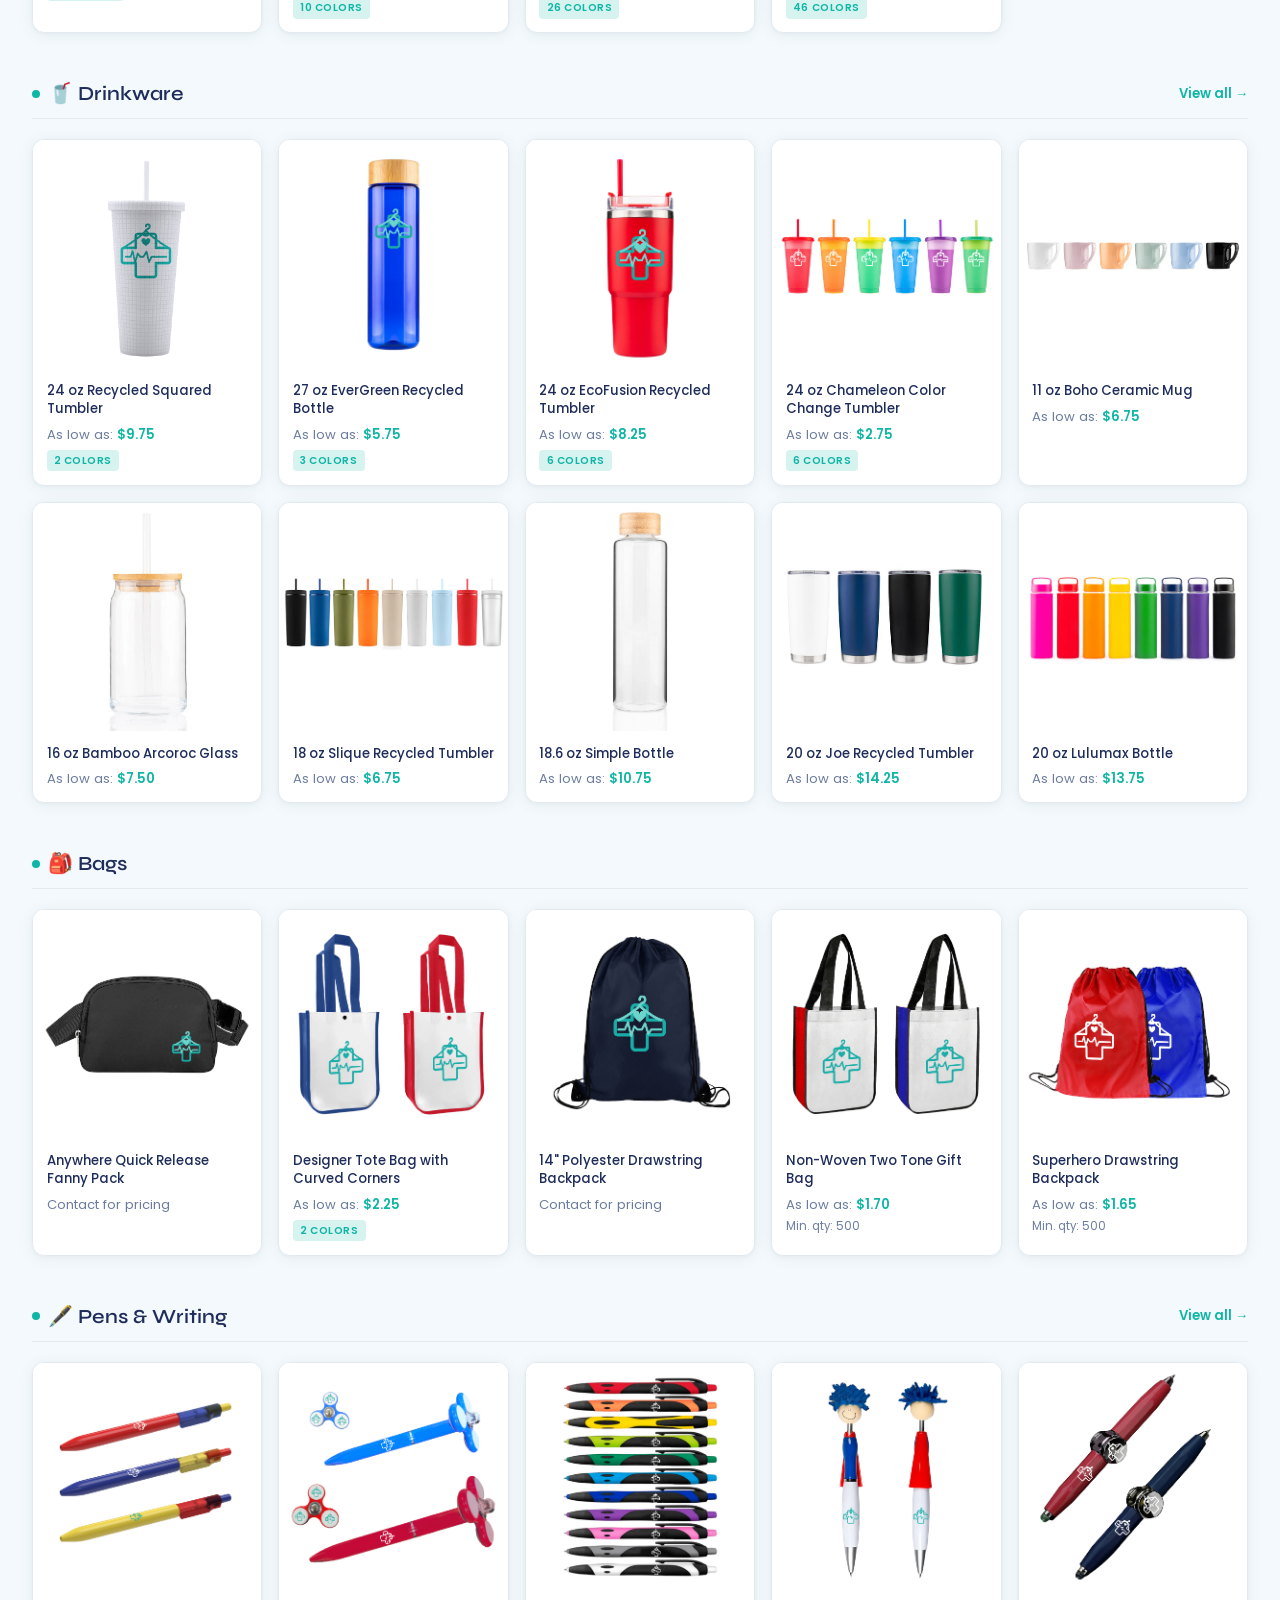
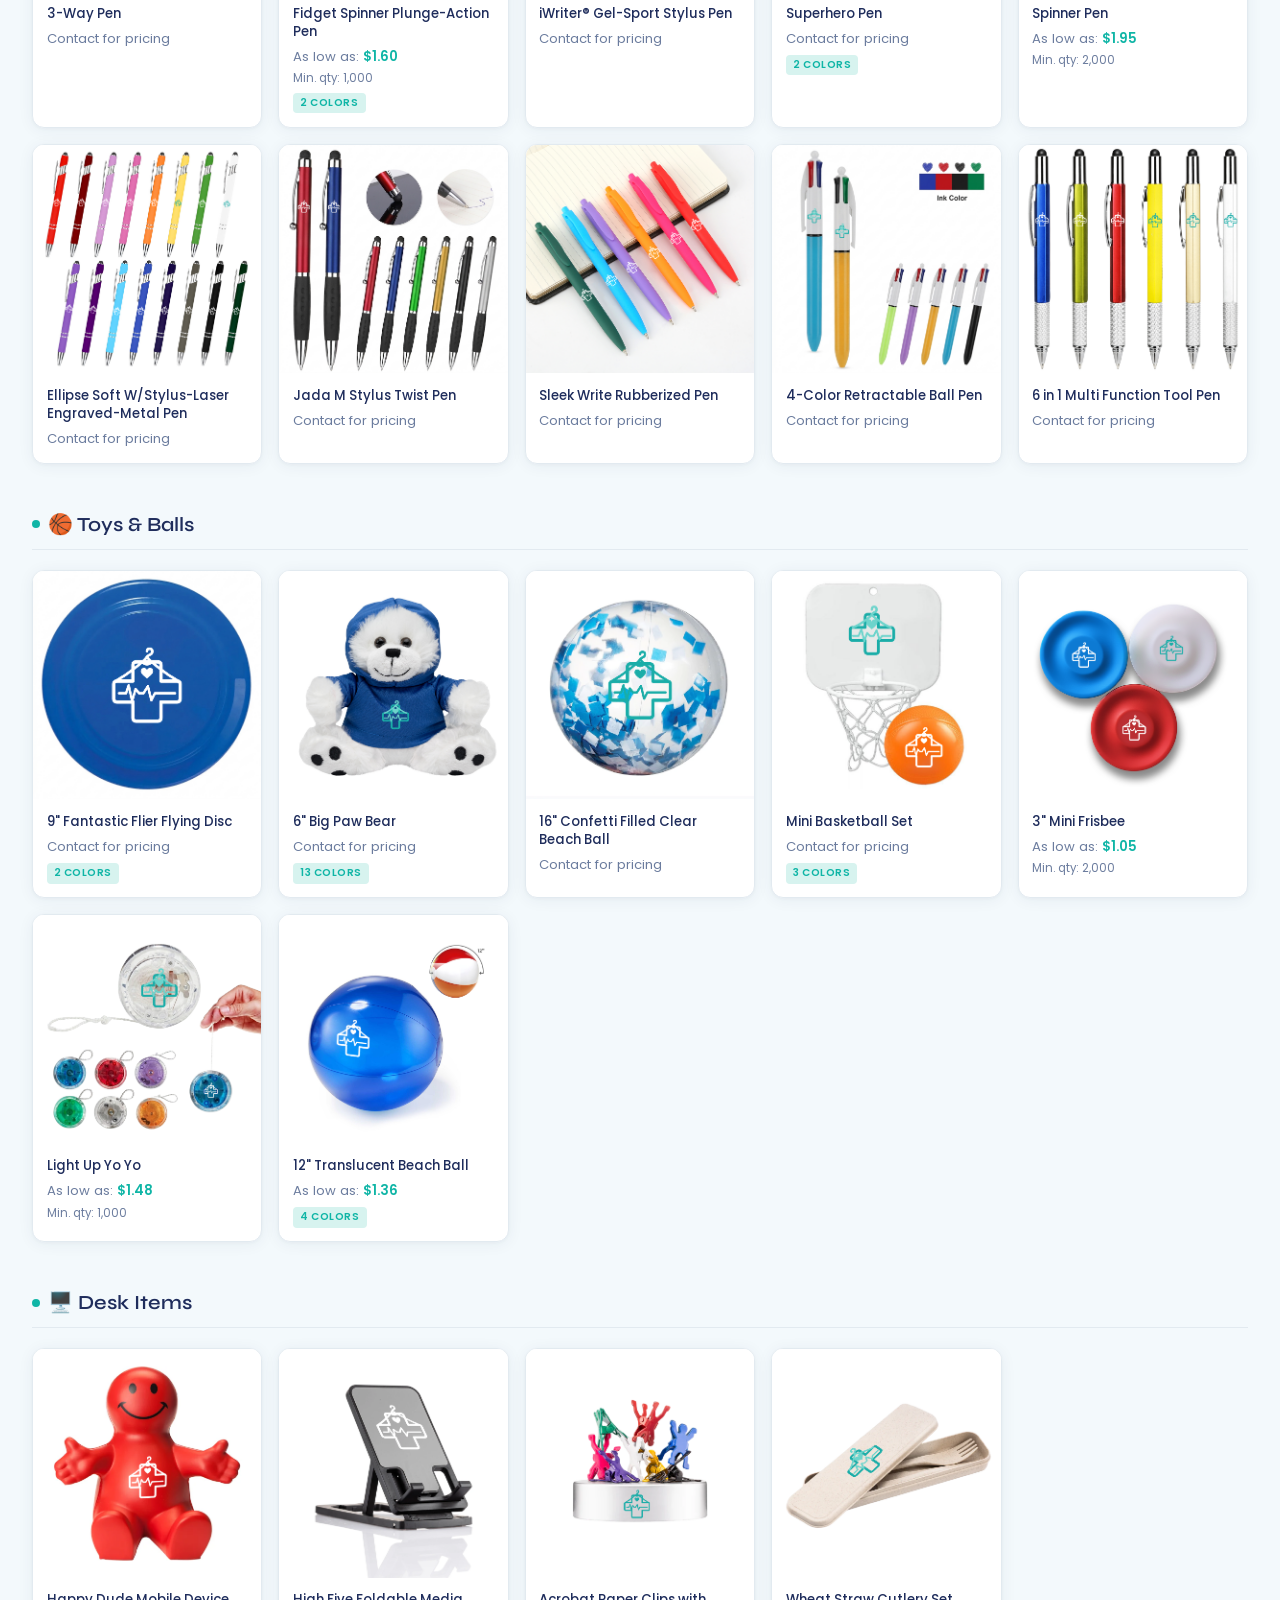
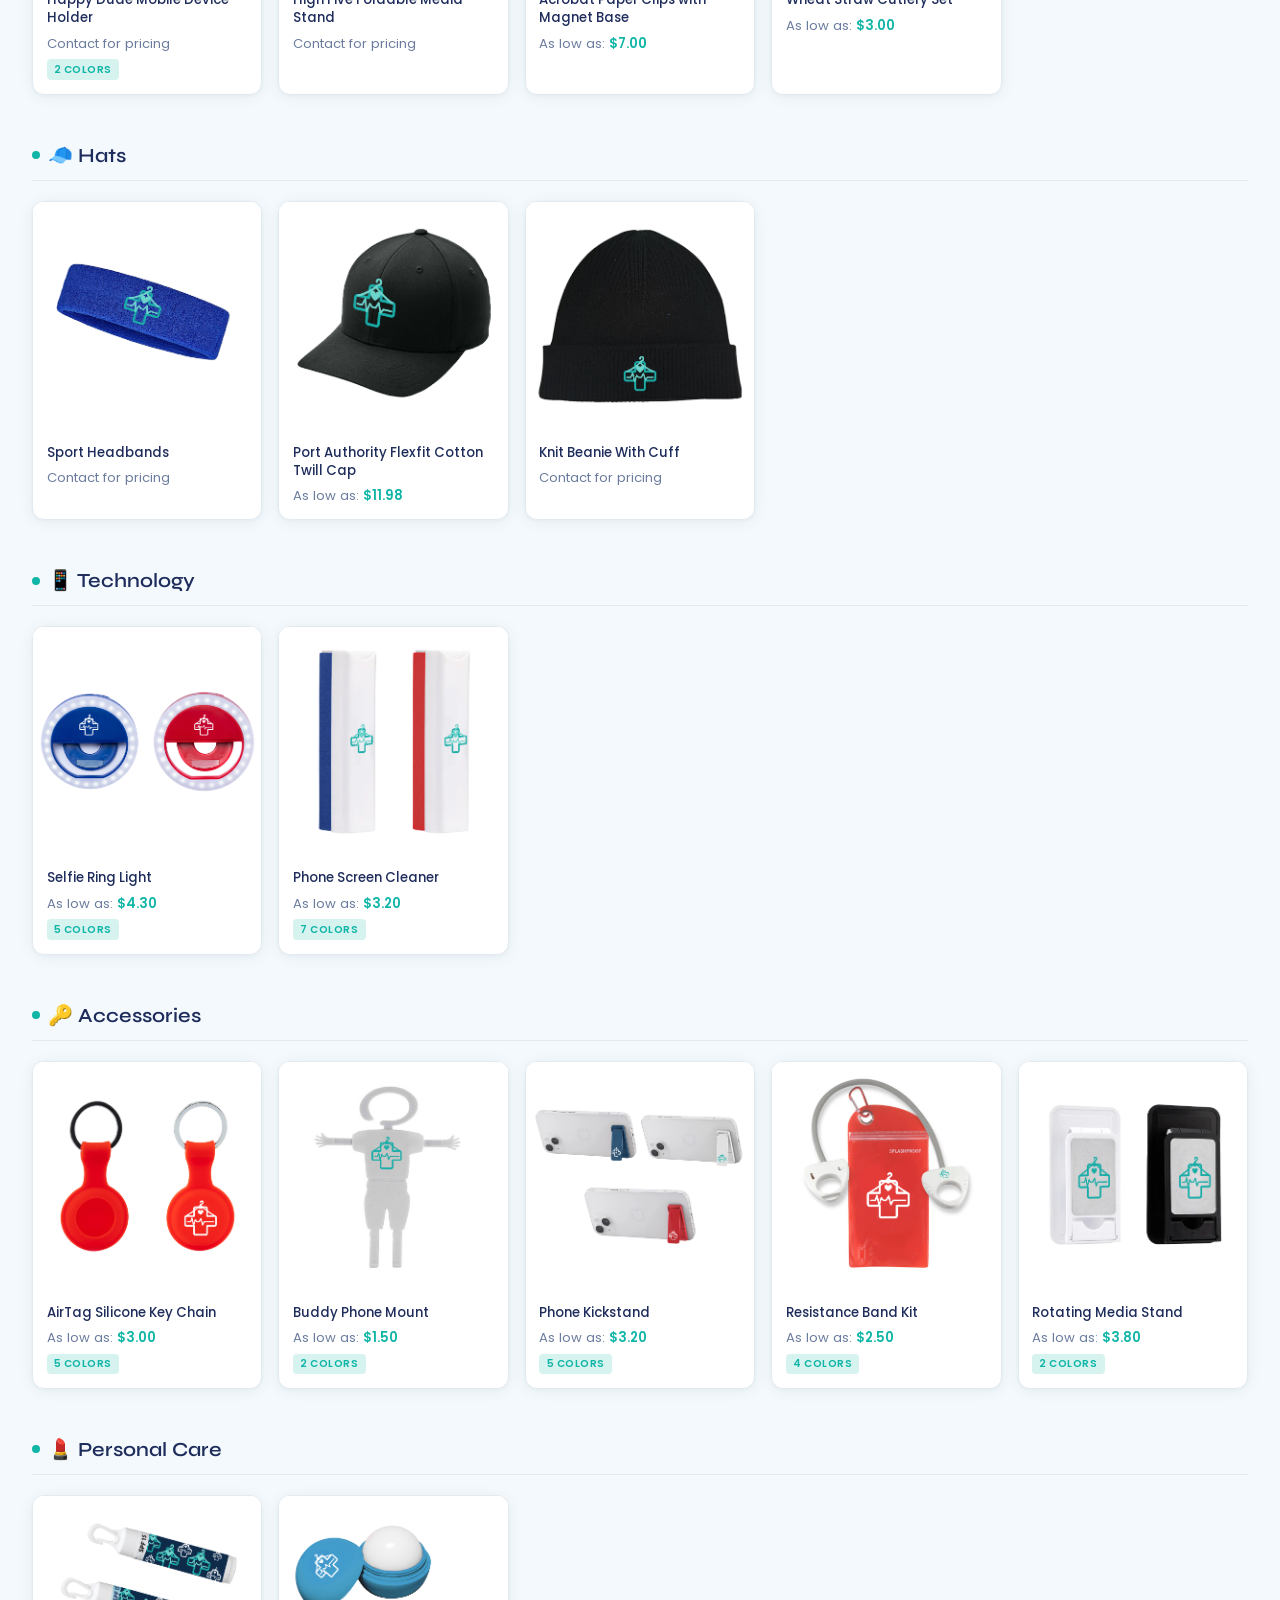
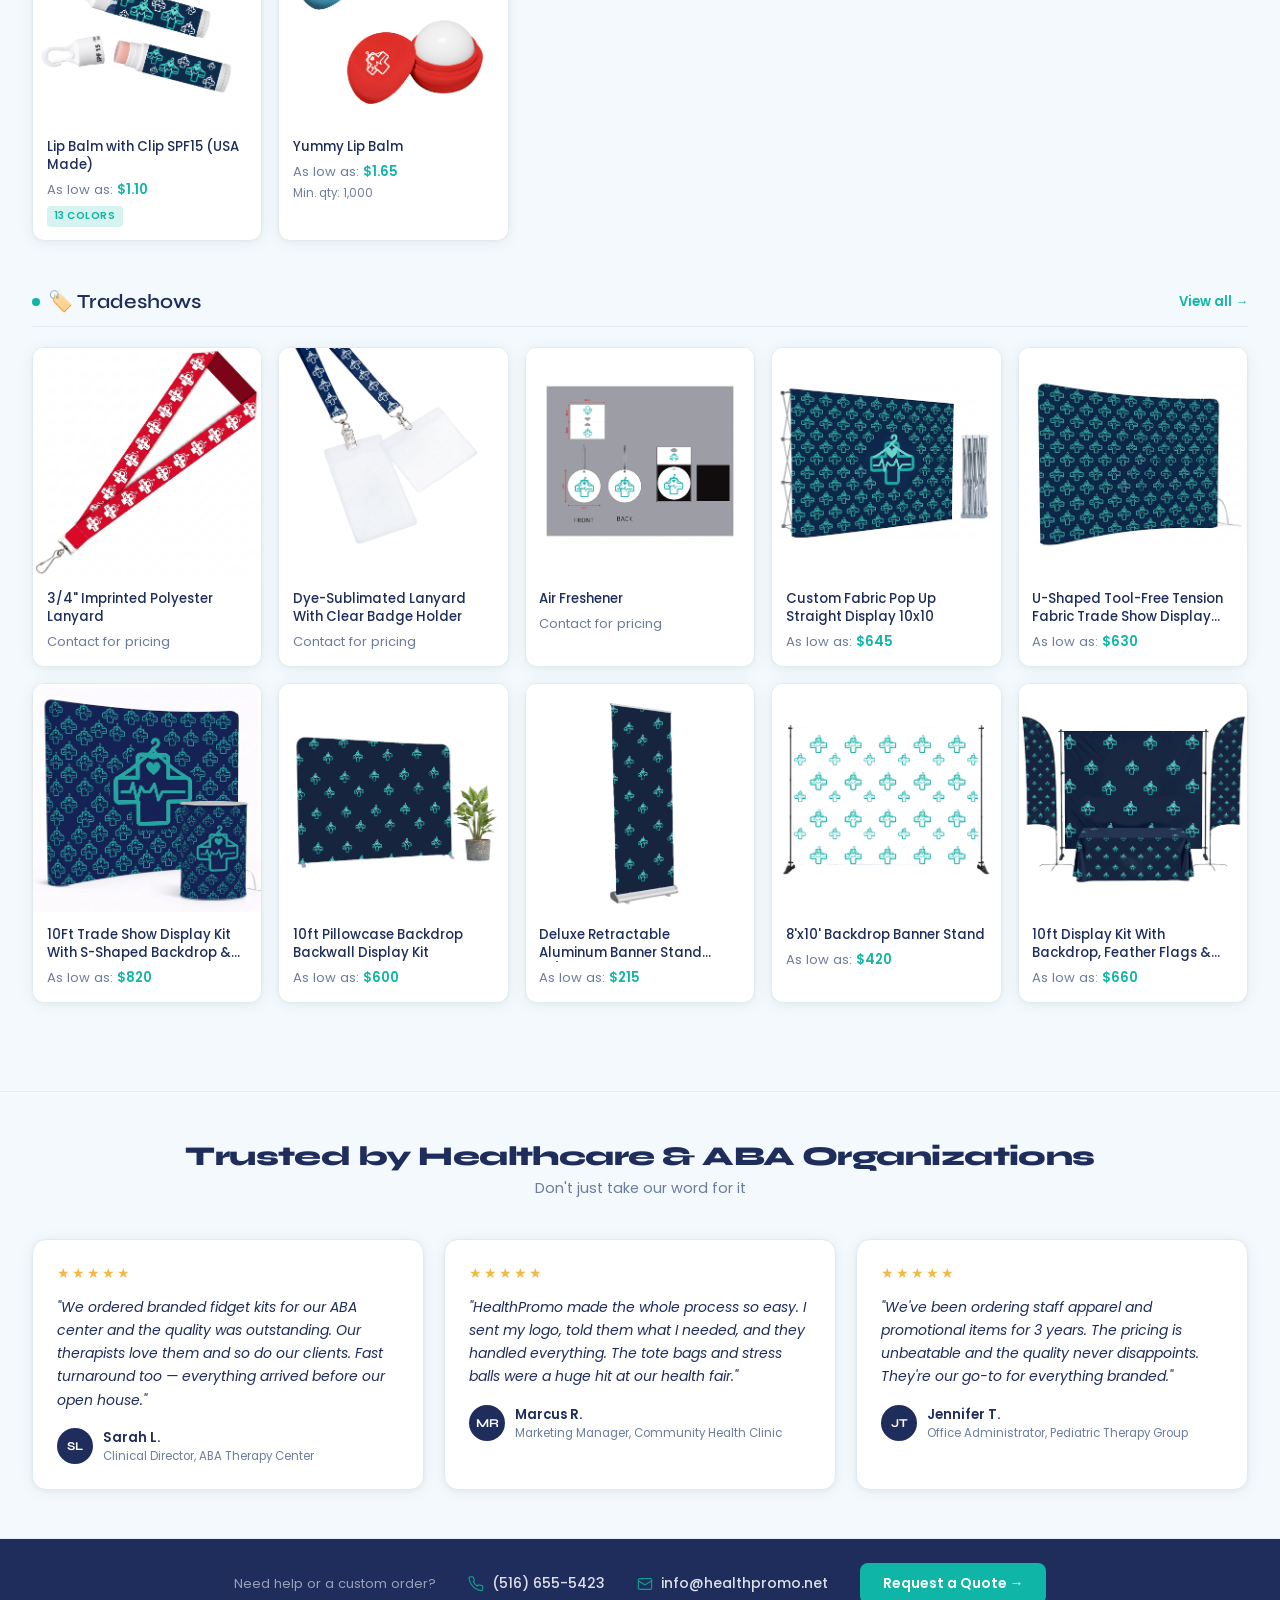
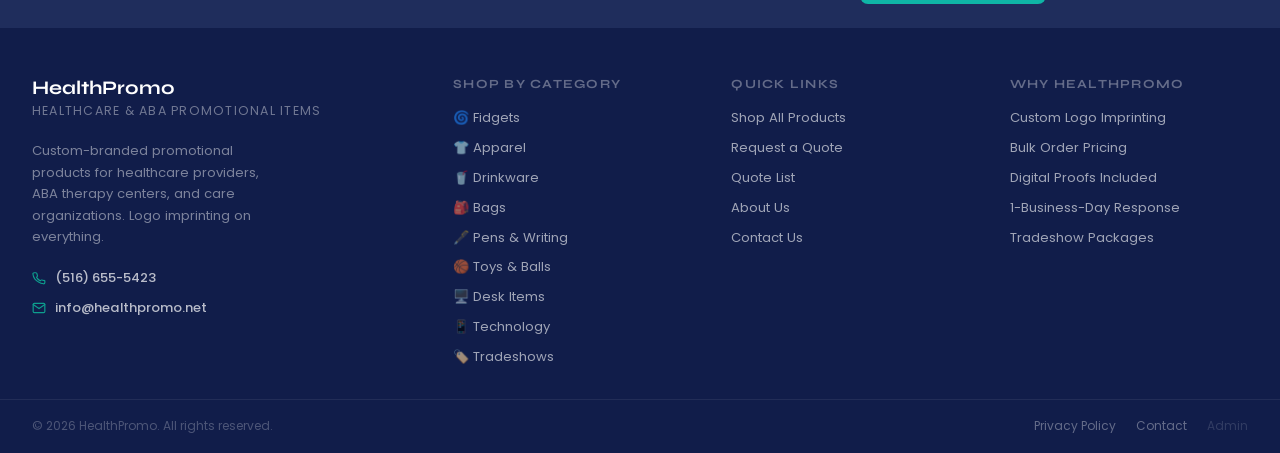
==== commit 9d4c7271: "Fix clipped HealthPromo cross logo" ====
--- a/index.html
+++ b/index.html
@@ -308,7 +308,7 @@
   <div class="hero-inner">
     <div class="hero-badge">★ Trusted by Healthcare Professionals</div>
     <div class="hero-logo">
-      <svg viewBox="12 1 76 83" fill="none" xmlns="http://www.w3.org/2000/svg">
+      <svg viewBox="8 12 84 76" fill="none" xmlns="http://www.w3.org/2000/svg">
         <path d="M34 20 L34 38 L16 38 Q12 38 12 42 L12 58 Q12 62 16 62 L34 62 L34 80 Q34 84 38 84 L62 84 Q66 84 66 80 L66 62 L84 62 Q88 62 88 58 L88 42 Q88 38 84 38 L66 38 L66 20 Q66 16 62 16 L38 16 Q34 16 34 20 Z" stroke="#1F2D5C" stroke-width="5" stroke-linejoin="round"/>
         <polyline points="18,52 26,52 29,43 33,61 37,47 41,52 46,52 51,44 55,60 59,52 64,52 82,52" fill="none" stroke="#0FB5A6" stroke-width="3.5" stroke-linecap="round" stroke-linejoin="round"/>
         <path d="M50 27 Q50 23 46.5 23 Q43 23 43 27 Q43 30 50 35 Q57 30 57 27 Q57 23 53.5 23 Q50 23 50 27 Z" fill="#0FB5A6"/>
--- a/css/style.css
+++ b/css/style.css
@@ -70,7 +70,7 @@
   border-bottom-color: var(--accent);
   cursor: default;
 }
-.brand-tab-logo { height: 24px; width: auto; display: block; flex-shrink: 0; }
+.brand-tab-logo { height: 22px; width: auto; display: block; flex-shrink: 0; }
 .brand-logo-img { height: 19px; width: auto; display: block; flex-shrink: 0; filter: brightness(0) invert(1); }
 .brand-logo-color { height: 22px; width: auto; display: block; flex-shrink: 0; }
 .brand-tab.soon { color: rgba(255,255,255,0.8); cursor: default; }
